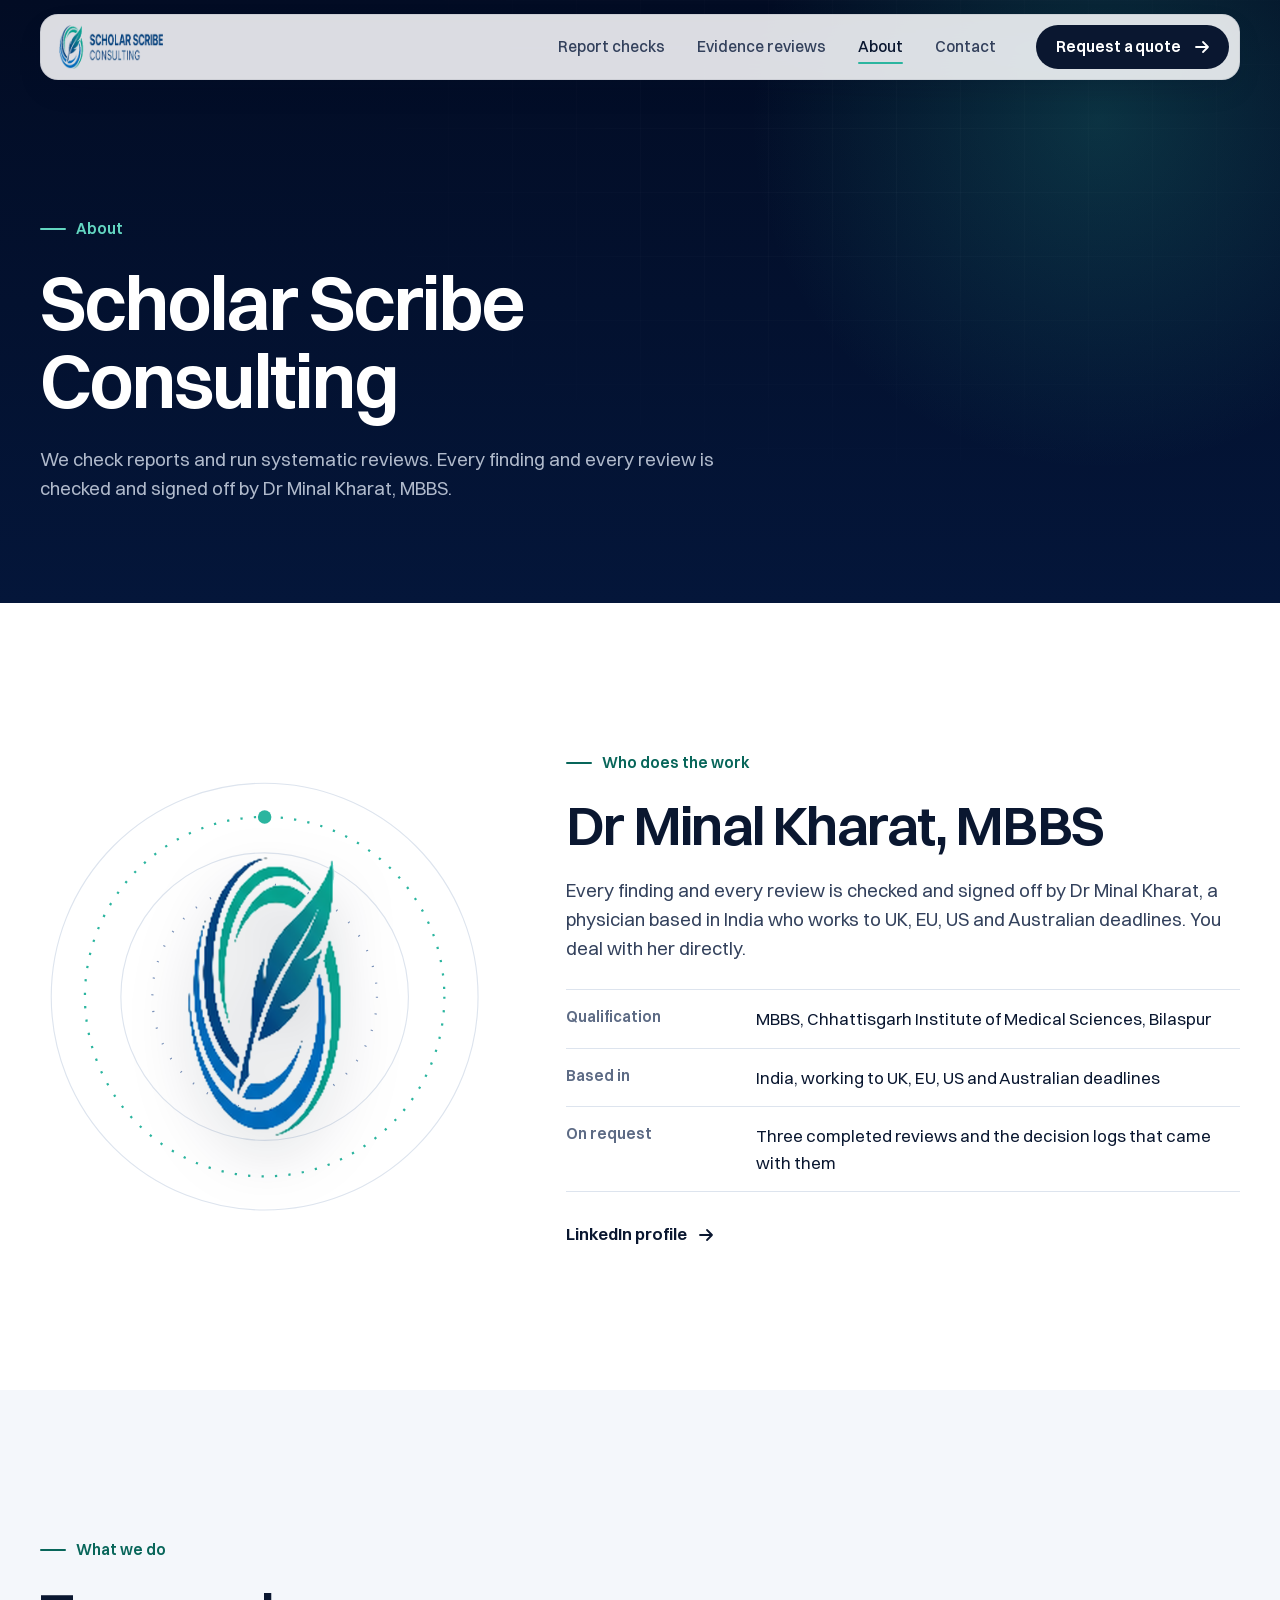
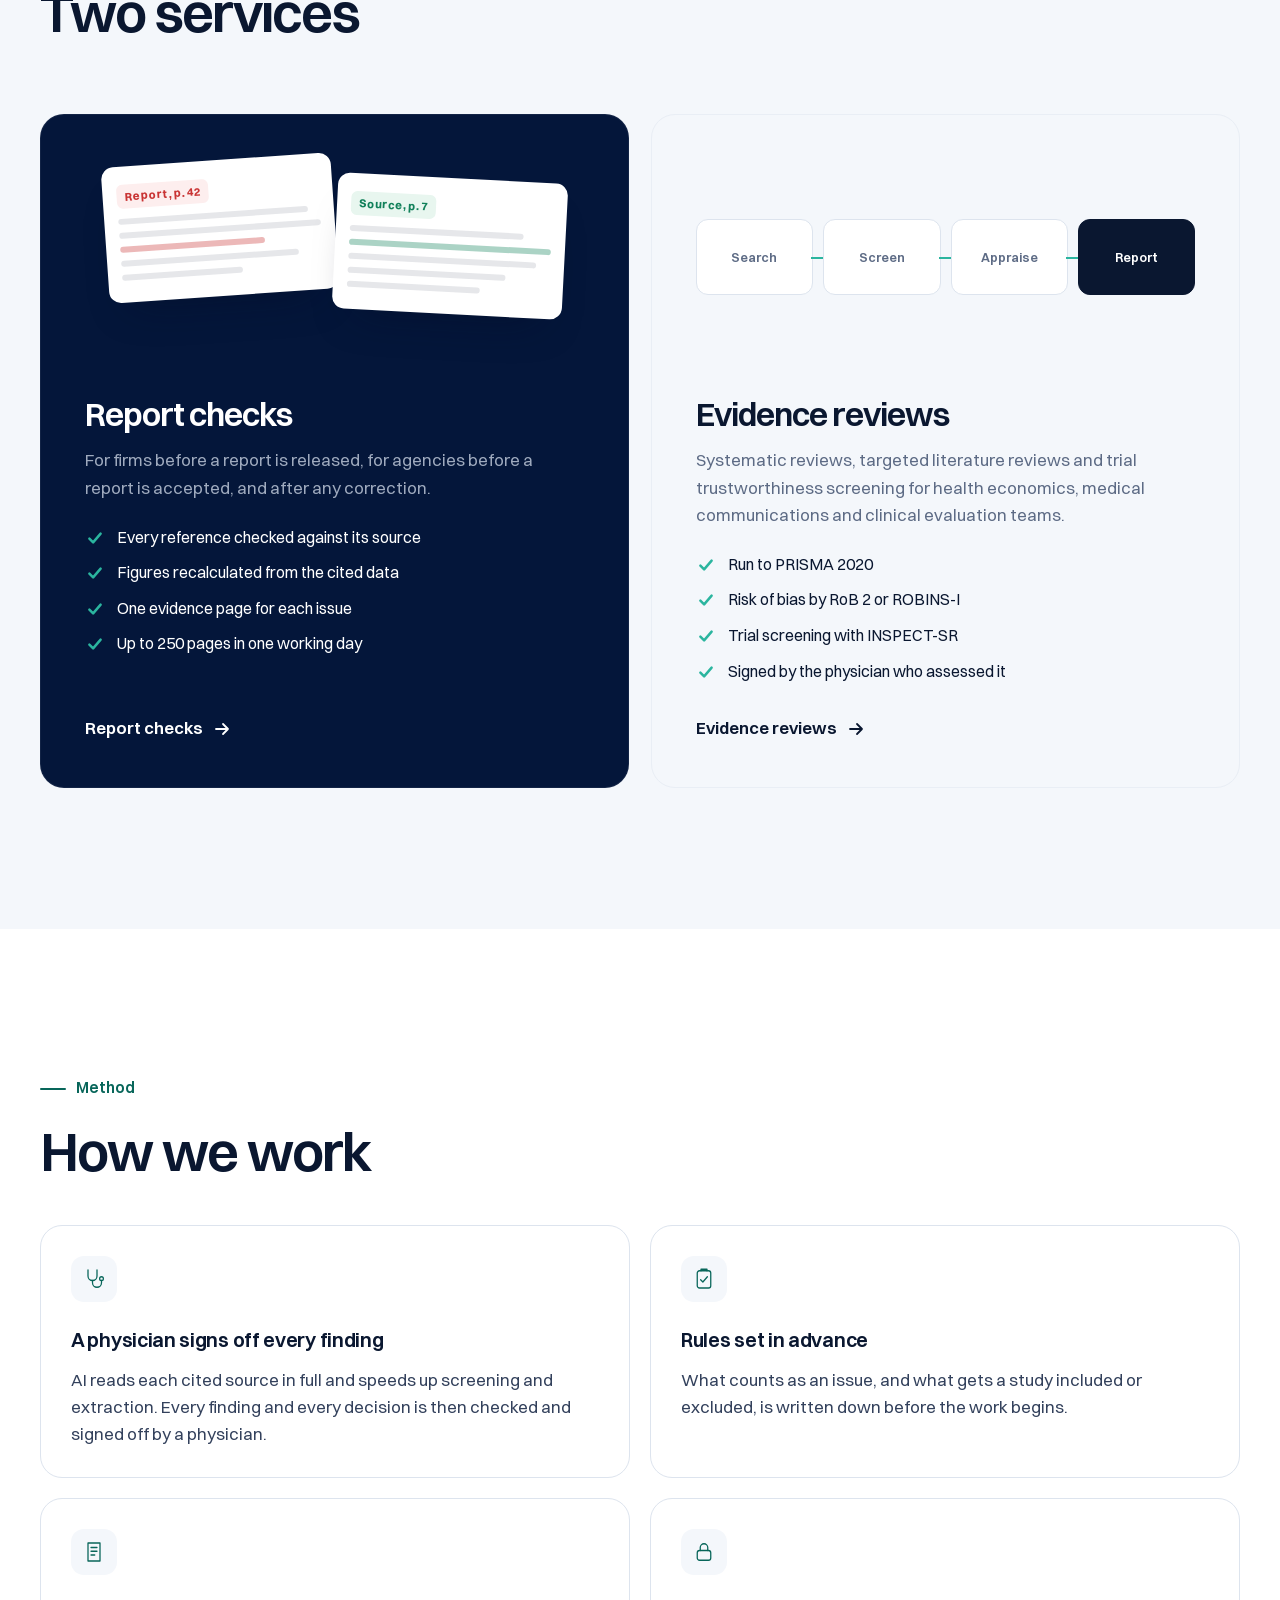
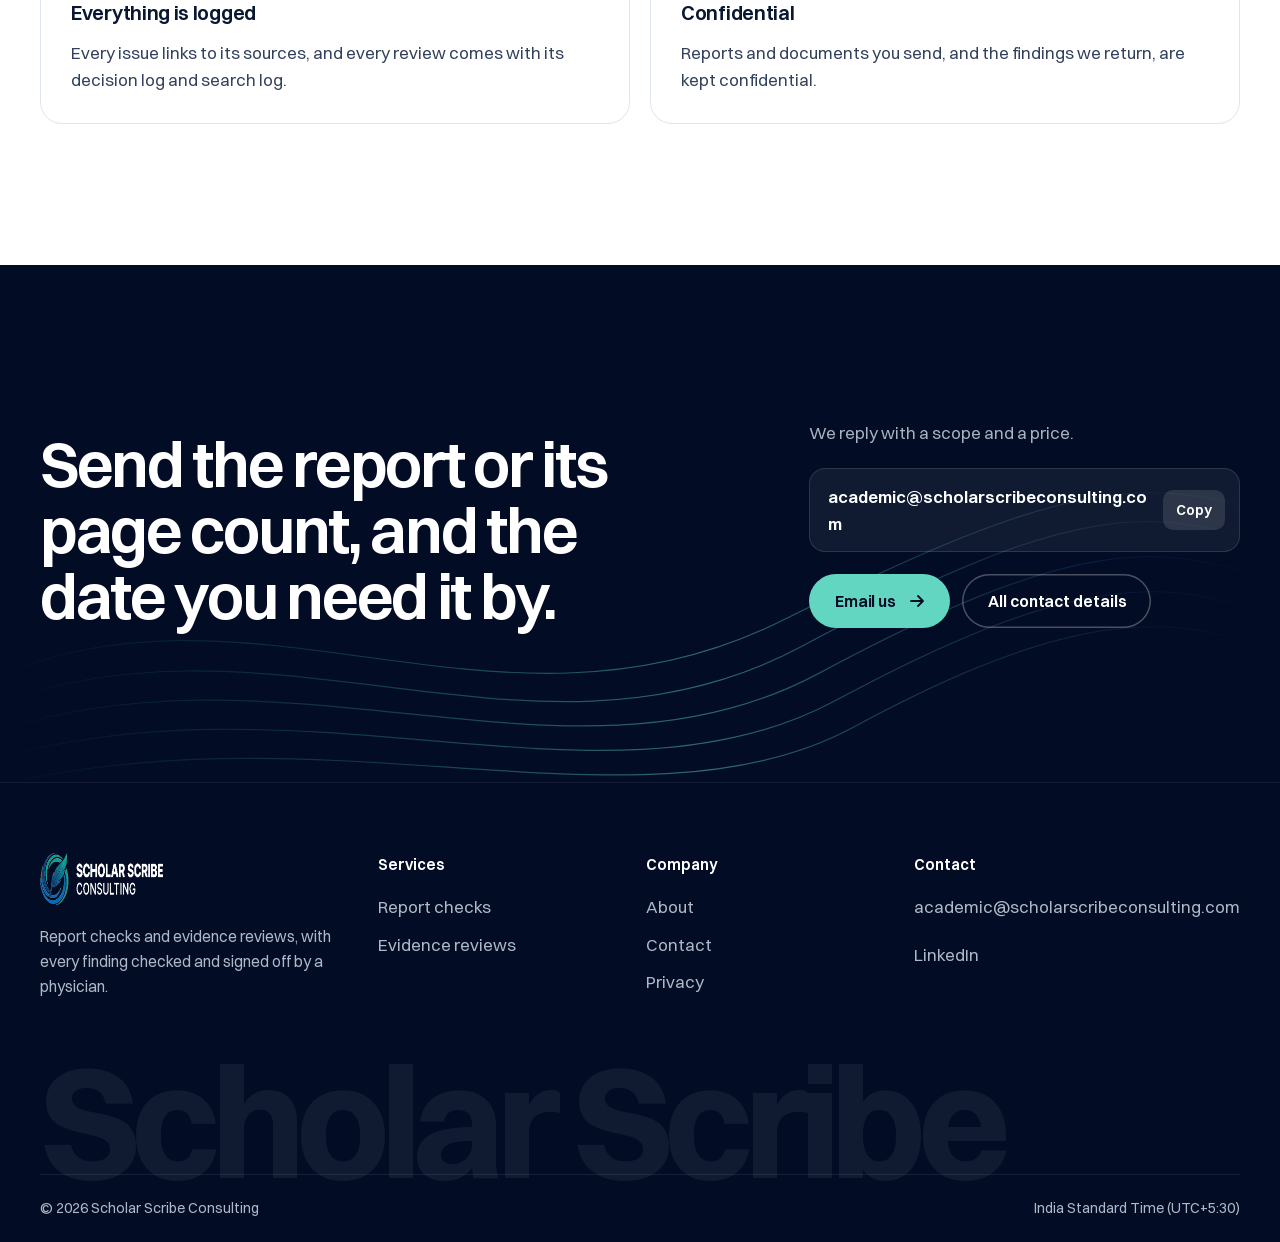
==== about/index.html @ 08ee988f "Rebuild the site: six pages, animation, plain copy Home, Report checks, Evidence reviews, About, Con" ====
<!doctype html>
<html lang="en-GB">
<head>
<meta charset="utf-8">
<meta name="viewport" content="width=device-width, initial-scale=1">
<title>About | Scholar Scribe Consulting</title>
<meta name="description" content="Scholar Scribe Consulting checks reports and runs systematic reviews. Every finding is checked and signed off by Dr Minal Kharat, MBBS.">
<link rel="canonical" href="https://scholarscribeconsulting.com/about/">
<link rel="icon" type="image/png" href="/favicon.png">
<link rel="apple-touch-icon" href="/apple-touch-icon.png">
<meta property="og:type" content="website">
<meta property="og:site_name" content="Scholar Scribe Consulting">
<meta property="og:url" content="https://scholarscribeconsulting.com/about/">
<meta property="og:title" content="About | Scholar Scribe Consulting">
<meta property="og:description" content="Scholar Scribe Consulting checks reports and runs systematic reviews. Every finding is checked and signed off by Dr Minal Kharat, MBBS.">
<meta property="og:image" content="https://scholarscribeconsulting.com/preview.jpg">
<meta name="twitter:card" content="summary_large_image">
<meta name="theme-color" content="#020c24">
<link rel="preload" href="/assets/fonts/switzer-600.woff2" as="font" type="font/woff2" crossorigin>
<link rel="preload" href="/assets/fonts/switzer-400.woff2" as="font" type="font/woff2" crossorigin>
<link rel="stylesheet" href="/assets/css/site.css">
<script>(function(){var h=document.documentElement;h.classList.add('js');try{var s=sessionStorage,r=matchMedia('(prefers-reduced-motion: reduce)').matches;if(!s.getItem('ss-seen')){s.setItem('ss-seen','1');if(!r)h.classList.add('is-intro');}else if(s.getItem('ss-enter')){s.removeItem('ss-enter');if(!r)h.classList.add('is-entering');}}catch(e){}setTimeout(function(){if(!window.__ssReady)h.classList.add('reveal-all');},3500);})();</script>
<script src="/assets/vendor/gsap.min.js" defer></script>
<script src="/assets/vendor/ScrollTrigger.min.js" defer></script>
<script src="/assets/vendor/SplitText.min.js" defer></script>
<script src="/assets/vendor/lenis.min.js" defer></script>
<script src="/assets/js/site.js" defer></script>
</head>
<body>
<a class="skip-link" href="#main">Skip to content</a>
<div class="progress" aria-hidden="true"></div>

<header class="site-header">
  <nav class="nav" aria-label="Main">
    <a class="nav__logo" href="/" aria-label="Scholar Scribe Consulting, home"><img src="/assets/img/lockup.png" alt="Scholar Scribe Consulting" width="474" height="200"></a>
    <div class="nav__links">
      <a href="/report-checks/">Report checks</a>
      <a href="/evidence-reviews/">Evidence reviews</a>
      <a href="/about/" aria-current="page">About</a>
      <a href="/contact/">Contact</a>
    </div>
    <a class="btn btn--sm nav__cta" href="/contact/" data-magnetic>Request a quote<span class="btn__arrow" aria-hidden="true"><svg viewBox="0 0 18 18" fill="none" stroke="currentColor" stroke-width="1.8" stroke-linecap="round" stroke-linejoin="round"><path d="M3 9h12M10 4l5 5-5 5"/></svg><svg viewBox="0 0 18 18" fill="none" stroke="currentColor" stroke-width="1.8" stroke-linecap="round" stroke-linejoin="round"><path d="M3 9h12M10 4l5 5-5 5"/></svg></span></a>
    <button class="nav__burger" type="button" aria-label="Open menu" aria-expanded="false" aria-controls="menu"><span></span><span></span></button>
  </nav>
</header>
<div class="menu" id="menu" aria-hidden="true">
  <nav class="menu__links" aria-label="Mobile">
    <a href="/"><span>Home</span></a>
    <a href="/report-checks/"><span>Report checks</span></a>
    <a href="/evidence-reviews/"><span>Evidence reviews</span></a>
    <a href="/about/" aria-current="page"><span>About</span></a>
    <a href="/contact/"><span>Contact</span></a>
  </nav>
  <div class="menu__meta">
    <a href="mailto:academic@scholarscribeconsulting.com">academic@scholarscribeconsulting.com</a>
    <a href="tel:"></a>
  </div>
</div>
<div class="curtain" aria-hidden="true"><img class="curtain__mark" src="/assets/img/mark.png" alt="" width="386" height="706"></div>

<main id="main">
  <section class="page-hero page-hero--short">
    <div class="page-hero__grid" aria-hidden="true"></div>
    <div class="page-hero__glow" aria-hidden="true"></div>
    <div class="container page-hero__inner">
      <div>
        <span class="kicker" data-reveal>About</span>
        <h1 class="h-display" data-split>Scholar Scribe Consulting</h1>
        <p class="lead" data-reveal data-delay=".1">We check reports and run systematic reviews. Every finding and every review is checked and signed off by Dr Minal Kharat, MBBS.</p>
      </div>
    </div>
  </section>


  <section class="section">
    <div class="container person">
      <div class="person__visual" aria-hidden="true">
        <svg viewBox="0 0 400 400"><circle class="ring" cx="200" cy="200" r="190"/><circle class="ring ring--dash" cx="200" cy="200" r="160"/><circle class="ring" cx="200" cy="200" r="128"/><circle class="ring ring--dash-2" cx="200" cy="200" r="100"/><g class="orbit"><circle cx="200" cy="40" r="6"/></g></svg>
        <img src="/assets/img/mark.png" alt="" width="386" height="706">
      </div>
      <div>
        <span class="kicker">Who does the work</span>
        <h2 class="h-section" data-split>Dr Minal Kharat, MBBS</h2>
        <p class="lead" data-reveal style="margin-top:22px">Every finding and every review is checked and signed off by Dr Minal Kharat, a physician based in India who works to UK, EU, US and Australian deadlines. You deal with her directly.</p>
        <dl class="cred" data-reveal>
          <div><dt>Qualification</dt><dd>MBBS, Chhattisgarh Institute of Medical Sciences, Bilaspur</dd></div>
          <div><dt>Based in</dt><dd>India, working to UK, EU, US and Australian deadlines</dd></div>
          <div><dt>On request</dt><dd>Three completed reviews and the decision logs that came with them</dd></div>
        </dl>
        <p style="margin-top:28px" data-reveal><a class="link-arrow" href="https://www.linkedin.com/in/minal-kharat-a1a877168" target="_blank" rel="noopener"><span>LinkedIn profile</span><svg viewBox="0 0 18 18" fill="none" stroke="currentColor" stroke-width="1.8" stroke-linecap="round" stroke-linejoin="round"><path d="M3 9h12M10 4l5 5-5 5"/></svg></a></p>
      </div>
    </div>
  </section>
  

  <section class="section section--mist">
    <div class="container">
      <span class="kicker">What we do</span>
      <h2 class="h-section" data-split>Two services</h2>

      <div class="svc-grid">
        <a class="svc svc--dark" href="/report-checks/" data-reveal>
          <div class="svc__art" aria-hidden="true">
            <div class="mini-doc mini-doc--l"><span class="tag">Report, p. 42</span><div class="ln" style="width:94%"></div><div class="ln" style="width:100%"></div><div class="ln" style="width:72%;background:rgba(201,52,52,.35)"></div><div class="ln" style="width:88%"></div><div class="ln" style="width:60%"></div></div>
            <div class="mini-doc mini-doc--r"><span class="tag">Source, p. 7</span><div class="ln" style="width:86%"></div><div class="ln" style="width:100%;background:rgba(17,128,90,.35)"></div><div class="ln" style="width:93%"></div><div class="ln" style="width:78%"></div><div class="ln" style="width:66%"></div></div>
          </div>
          <h2 class="svc__title">Report checks</h2>
          <p class="svc__text muted">For firms before a report is released, for agencies before a report is accepted, and after any correction.</p>
          <ul class="svc__list">
            <li><svg viewBox="0 0 16 16" fill="none" stroke="currentColor" stroke-width="2" stroke-linecap="round" stroke-linejoin="round"><path d="M3.5 8.5l3 3 6-7"/></svg>Every reference checked against its source</li>
            <li><svg viewBox="0 0 16 16" fill="none" stroke="currentColor" stroke-width="2" stroke-linecap="round" stroke-linejoin="round"><path d="M3.5 8.5l3 3 6-7"/></svg>Figures recalculated from the cited data</li>
            <li><svg viewBox="0 0 16 16" fill="none" stroke="currentColor" stroke-width="2" stroke-linecap="round" stroke-linejoin="round"><path d="M3.5 8.5l3 3 6-7"/></svg>One evidence page for each issue</li>
            <li><svg viewBox="0 0 16 16" fill="none" stroke="currentColor" stroke-width="2" stroke-linecap="round" stroke-linejoin="round"><path d="M3.5 8.5l3 3 6-7"/></svg>Up to 250 pages in one working day</li>
          </ul>
          <span class="link-arrow"><span>Report checks</span><svg viewBox="0 0 18 18" fill="none" stroke="currentColor" stroke-width="1.8" stroke-linecap="round" stroke-linejoin="round"><path d="M3 9h12M10 4l5 5-5 5"/></svg></span>
        </a>
        <a class="svc" href="/evidence-reviews/" data-reveal>
          <div class="svc__art" aria-hidden="true">
            <div class="mini-flow"><div>Search</div><div>Screen</div><div>Appraise</div><div>Report</div></div>
          </div>
          <h2 class="svc__title">Evidence reviews</h2>
          <p class="svc__text muted">Systematic reviews, targeted literature reviews and trial trustworthiness screening for health economics, medical communications and clinical evaluation teams.</p>
          <ul class="svc__list">
            <li><svg viewBox="0 0 16 16" fill="none" stroke="currentColor" stroke-width="2" stroke-linecap="round" stroke-linejoin="round"><path d="M3.5 8.5l3 3 6-7"/></svg>Run to PRISMA 2020</li>
            <li><svg viewBox="0 0 16 16" fill="none" stroke="currentColor" stroke-width="2" stroke-linecap="round" stroke-linejoin="round"><path d="M3.5 8.5l3 3 6-7"/></svg>Risk of bias by RoB 2 or ROBINS-I</li>
            <li><svg viewBox="0 0 16 16" fill="none" stroke="currentColor" stroke-width="2" stroke-linecap="round" stroke-linejoin="round"><path d="M3.5 8.5l3 3 6-7"/></svg>Trial screening with INSPECT-SR</li>
            <li><svg viewBox="0 0 16 16" fill="none" stroke="currentColor" stroke-width="2" stroke-linecap="round" stroke-linejoin="round"><path d="M3.5 8.5l3 3 6-7"/></svg>Signed by the physician who assessed it</li>
          </ul>
          <span class="link-arrow"><span>Evidence reviews</span><svg viewBox="0 0 18 18" fill="none" stroke="currentColor" stroke-width="1.8" stroke-linecap="round" stroke-linejoin="round"><path d="M3 9h12M10 4l5 5-5 5"/></svg></span>
        </a>
      </div>
      
    </div>
  </section>

  <section class="section">
    <div class="container">
      <span class="kicker">Method</span>
      <h2 class="h-section" data-split>How we work</h2>
      <div class="principles">
        <article class="principle" data-reveal><div class="principle__i"><svg class="draw" viewBox="0 0 32 32" aria-hidden="true"><path pathLength="1" d="M8 4v8a6 6 0 0 0 12 0V4"/><path pathLength="1" d="M14 18v3a6 6 0 0 0 12 0v-3"/><circle pathLength="1" cx="26" cy="15.5" r="2.5"/></svg></div><h3>A physician signs off every finding</h3><p>AI reads each cited source in full and speeds up screening and extraction. Every finding and every decision is then checked and signed off by a physician.</p></article>
        <article class="principle" data-reveal><div class="principle__i"><svg class="draw" viewBox="0 0 32 32" aria-hidden="true"><rect pathLength="1" x="7" y="5" width="18" height="23" rx="3"/><path pathLength="1" d="M12 5V3h8v2"/><path pathLength="1" d="M11.5 17l3 3 6-7"/></svg></div><h3>Rules set in advance</h3><p>What counts as an issue, and what gets a study included or excluded, is written down before the work begins.</p></article>
        <article class="principle" data-reveal><div class="principle__i"><svg class="draw" viewBox="0 0 32 32" aria-hidden="true"><path pathLength="1" d="M8 4h16v24H8z"/><path pathLength="1" d="M12 10h8M12 15h8M12 20h5"/></svg></div><h3>Everything is logged</h3><p>Every issue links to its sources, and every review comes with its decision log and search log.</p></article>
        <article class="principle" data-reveal><div class="principle__i"><svg class="draw" viewBox="0 0 32 32" aria-hidden="true"><rect pathLength="1" x="7" y="14" width="18" height="13" rx="3"/><path pathLength="1" d="M11 14v-4a5 5 0 0 1 10 0v4"/></svg></div><h3>Confidential</h3><p>Reports and documents you send, and the findings we return, are kept confidential.</p></article>
      </div>
    </div>
  </section>


  <section class="cta">
    <svg class="cta__lines" viewBox="0 0 1440 600" preserveAspectRatio="none" aria-hidden="true">
      <defs><linearGradient id="ctaGrad" x1="0" y1="0" x2="1" y2="0"><stop offset="0" stop-color="#2bb59f" stop-opacity="0"/><stop offset=".55" stop-color="#63d6c1" stop-opacity=".85"/><stop offset="1" stop-color="#254e8e" stop-opacity="0"/></linearGradient></defs>
      <path pathLength="1" vector-effect="non-scaling-stroke" d="M-20 470 C 280 330, 560 560, 880 400 S 1290 230, 1460 290"/>
      <path pathLength="1" vector-effect="non-scaling-stroke" d="M-20 500 C 300 370, 600 590, 900 430 S 1300 260, 1460 330"/>
      <path pathLength="1" vector-effect="non-scaling-stroke" d="M-20 530 C 320 410, 640 610, 920 460 S 1310 300, 1460 370"/>
      <path pathLength="1" vector-effect="non-scaling-stroke" d="M-20 560 C 340 450, 680 630, 940 490 S 1320 340, 1460 410"/>
      <path pathLength="1" vector-effect="non-scaling-stroke" d="M-20 590 C 360 490, 720 650, 960 520 S 1330 380, 1460 450"/>
    </svg>
    <div class="container cta__inner">
      <h2 class="cta__title" data-split>Send the report or its page count, and the date you need it by.</h2>
      <div class="cta__side" data-reveal>
        <p>We reply with a scope and a price.</p>
        <div class="mailcard"><a href="mailto:academic@scholarscribeconsulting.com">academic@scholarscribeconsulting.com</a><button class="copy-btn" type="button" data-copy="academic@scholarscribeconsulting.com">Copy</button></div>
        <div class="cta__actions">
          <a class="btn btn--accent" href="mailto:academic@scholarscribeconsulting.com" data-magnetic>Email us<span class="btn__arrow" aria-hidden="true"><svg viewBox="0 0 18 18" fill="none" stroke="currentColor" stroke-width="1.8" stroke-linecap="round" stroke-linejoin="round"><path d="M3 9h12M10 4l5 5-5 5"/></svg><svg viewBox="0 0 18 18" fill="none" stroke="currentColor" stroke-width="1.8" stroke-linecap="round" stroke-linejoin="round"><path d="M3 9h12M10 4l5 5-5 5"/></svg></span></a>
          <a class="btn btn--ghost" href="/contact/">All contact details</a>
        </div>
      </div>
    </div>
  </section>
  
</main>

<footer class="footer">
  <div class="container footer__top">
    <div>
      <a href="/" aria-label="Scholar Scribe Consulting, home"><img src="/assets/img/lockup-white.png" alt="Scholar Scribe Consulting" width="474" height="200" style="height:52px;width:auto"></a>
      <p class="footer__blurb">Report checks and evidence reviews, with every finding checked and signed off by a physician.</p>
    </div>
    <div><h4>Services</h4><ul><li><a href="/report-checks/">Report checks</a></li><li><a href="/evidence-reviews/">Evidence reviews</a></li></ul></div>
    <div><h4>Company</h4><ul><li><a href="/about/">About</a></li><li><a href="/contact/">Contact</a></li><li><a href="/privacy/">Privacy</a></li></ul></div>
    <div><h4>Contact</h4><ul><li><a href="mailto:academic@scholarscribeconsulting.com">academic@scholarscribeconsulting.com</a></li><li><a href="tel:"></a></li><li><a href="https://www.linkedin.com/in/minal-kharat-a1a877168" target="_blank" rel="noopener">LinkedIn</a></li></ul></div>
  </div>
  <div class="container"><div class="footer__word" aria-hidden="true">Scholar Scribe</div></div>
  <div class="container footer__bottom"><span>&copy; 2026 Scholar Scribe Consulting</span><span>India Standard Time (UTC+5:30)</span></div>
</footer>

</body>
</html>
---- assets/css/site.css ----
/* Scholar Scribe Consulting: site styles */
@font-face { font-family: "Switzer"; src: url("/assets/fonts/switzer-400.woff2") format("woff2"); font-weight: 400; font-style: normal; font-display: swap; }
@font-face { font-family: "Switzer"; src: url("/assets/fonts/switzer-500.woff2") format("woff2"); font-weight: 500; font-style: normal; font-display: swap; }
@font-face { font-family: "Switzer"; src: url("/assets/fonts/switzer-600.woff2") format("woff2"); font-weight: 600; font-style: normal; font-display: swap; }
@font-face { font-family: "Switzer"; src: url("/assets/fonts/switzer-700.woff2") format("woff2"); font-weight: 700; font-style: normal; font-display: swap; }

:root {
  --navy-950: #020c24;
  --navy-900: #04163a;
  --navy-800: #06285d;
  --blue-600: #254e8e;
  --blue-400: #6f9be0;
  --teal-700: #075140;
  --teal-600: #08665a;
  --teal-400: #2bb59f;
  --teal-300: #63d6c1;
  --sky-300: #90b2c1;
  --ink: #0a1730;
  --ink-2: #33415c;
  --ink-3: #5d6b85;
  --line: #dde4ee;
  --line-2: #e9eef5;
  --paper: #ffffff;
  --mist: #f4f7fb;
  --red: #c93434;
  --red-bg: #fdeeee;
  --red-line: #f3cccc;
  --green: #11805a;
  --green-bg: #e8f6ef;
  --green-line: #c6e9d7;
  --amber: #b86e0e;
  --amber-bg: #fdf2e1;
  --gutter: clamp(16px, 4vw, 40px);
  --maxw: 1240px;
  --radius: 16px;
  --font: "Switzer", "Segoe UI", system-ui, -apple-system, "Helvetica Neue", Arial, sans-serif;
  --ease-out: cubic-bezier(.16, 1, .3, 1);
  --ease-io: cubic-bezier(.76, 0, .24, 1);
  color-scheme: light;
}

*, *::before, *::after { box-sizing: border-box; }
html { -webkit-text-size-adjust: 100%; }
html.lenis, html.lenis body { height: auto; }
.lenis.lenis-smooth { scroll-behavior: auto !important; }
.lenis.lenis-smooth [data-lenis-prevent] { overscroll-behavior: contain; }
.lenis.lenis-stopped { overflow: clip; }
body {
  margin: 0;
  background: var(--paper);
  color: var(--ink);
  font-family: var(--font);
  font-size: 17px;
  line-height: 1.6;
  -webkit-font-smoothing: antialiased;
  -moz-osx-font-smoothing: grayscale;
  text-rendering: optimizeLegibility;
  overflow-x: clip;
}
img, svg { display: block; max-width: 100%; }
img { height: auto; }
a { color: inherit; }
p { margin: 0; }
h1, h2, h3, h4 { margin: 0; font-weight: 600; text-wrap: balance; }
ul, ol { margin: 0; padding: 0; list-style: none; }
button { font: inherit; color: inherit; }
::selection { background: var(--teal-300); color: var(--navy-950); }
:focus-visible { outline: 2px solid var(--teal-400); outline-offset: 3px; border-radius: 6px; }

.skip-link { position: absolute; left: 16px; top: -60px; z-index: 200; background: var(--ink); color: #fff; padding: 10px 16px; border-radius: 10px; text-decoration: none; font-weight: 600; }
.skip-link:focus { top: 16px; }

.container { width: min(var(--maxw), 100% - 2 * var(--gutter)); margin-inline: auto; }
.section { padding-block: clamp(84px, 11vw, 150px); position: relative; }
.section--tight { padding-block: clamp(64px, 8vw, 110px); }
.section--mist { background: var(--mist); }
.section--dark { background: var(--navy-950); color: #fff; }
.section--dark .lead, .section--dark .muted { color: rgba(225, 233, 246, .72); }

.kicker { display: inline-flex; align-items: center; gap: 10px; font-size: .95rem; font-weight: 600; color: var(--teal-600); margin-bottom: 22px; }
.kicker::before { content: ""; width: 26px; height: 2px; background: currentColor; border-radius: 2px; }
.section--dark .kicker, .hero .kicker, .page-hero .kicker { color: var(--teal-300); }

.h-display { font-size: clamp(2.55rem, 6vw, 5.1rem); line-height: 1.02; letter-spacing: -.038em; font-weight: 600; }
.h-section { font-size: clamp(2rem, 4.3vw, 3.55rem); line-height: 1.05; letter-spacing: -.032em; font-weight: 600; }
.h-sub { font-size: clamp(1.45rem, 2.4vw, 2rem); line-height: 1.15; letter-spacing: -.022em; font-weight: 600; }
.lead { font-size: clamp(1.08rem, 1.45vw, 1.3rem); line-height: 1.55; color: var(--ink-2); max-width: 62ch; }
.muted { color: var(--ink-3); }
.small { font-size: .92rem; }
.split-mask { overflow: clip; padding-bottom: .06em; margin-bottom: -.06em; }

/* ---------- buttons ---------- */
.btn {
  --bg: var(--ink); --fg: #fff; --bg-h: var(--navy-800);
  position: relative; display: inline-flex; align-items: center; gap: 12px;
  height: 54px; padding: 0 24px 0 26px; border-radius: 999px; border: 0;
  background: var(--bg); color: var(--fg); font-weight: 600; font-size: 1rem; letter-spacing: -.005em;
  text-decoration: none; cursor: pointer; overflow: hidden; isolation: isolate; white-space: nowrap;
  transition: color .35s var(--ease-out);
}
.btn::before {
  content: ""; position: absolute; inset: 0; z-index: -1; background: var(--bg-h);
  border-radius: inherit; transform: translateY(101%); transition: transform .5s var(--ease-out);
}
.btn:hover::before, .btn:focus-visible::before { transform: translateY(0); }
.btn__arrow { position: relative; width: 18px; height: 18px; overflow: hidden; flex: none; }
.btn__arrow svg { position: absolute; inset: 0; transition: transform .45s var(--ease-out); }
.btn__arrow svg + svg { transform: translateX(-130%); }
.btn:hover .btn__arrow svg:first-child { transform: translateX(130%); }
.btn:hover .btn__arrow svg + svg { transform: translateX(0); }
.btn--accent { --bg: var(--teal-300); --fg: var(--navy-950); --bg-h: #ffffff; }
.btn--light { --bg: #ffffff; --fg: var(--navy-950); --bg-h: var(--teal-300); }
.btn--ghost { --bg: transparent; --fg: currentColor; --bg-h: rgba(255, 255, 255, .1); box-shadow: inset 0 0 0 1.5px rgba(255, 255, 255, .28); }
.btn--ghost-dark { --bg: transparent; --fg: var(--ink); --bg-h: var(--mist); box-shadow: inset 0 0 0 1.5px var(--line); }
.btn--sm { height: 44px; padding: 0 18px 0 20px; font-size: .95rem; }

.link-arrow { display: inline-flex; align-items: center; gap: 10px; font-weight: 600; text-decoration: none; color: inherit; }
.link-arrow span { background: linear-gradient(currentColor, currentColor) 0 100% / 0 1.5px no-repeat; transition: background-size .45s var(--ease-out); padding-bottom: 2px; }
.link-arrow:hover span { background-size: 100% 1.5px; }
.link-arrow svg { width: 18px; height: 18px; transition: transform .45s var(--ease-out); }
.link-arrow:hover svg { transform: translateX(5px); }

/* ---------- header ---------- */
.site-header { position: fixed; z-index: 60; top: 14px; left: 0; right: 0; padding-inline: var(--gutter); transition: transform .6s var(--ease-out); pointer-events: none; }
.site-header.is-hidden { transform: translateY(-140%); }
.nav {
  pointer-events: auto; max-width: var(--maxw); margin: 0 auto; height: 66px;
  display: flex; align-items: center; gap: 18px; padding: 0 10px 0 18px;
  background: rgba(255, 255, 255, .86); backdrop-filter: saturate(1.7) blur(16px); -webkit-backdrop-filter: saturate(1.7) blur(16px);
  border: 1px solid rgba(10, 23, 48, .07); border-radius: 18px;
  box-shadow: 0 12px 34px -16px rgba(2, 12, 36, .35);
  transition: box-shadow .4s ease, background .4s ease;
}
.site-header.is-scrolled .nav { background: rgba(255, 255, 255, .94); box-shadow: 0 16px 40px -18px rgba(2, 12, 36, .45); }
.nav__logo { display: block; flex: none; }
.nav__logo img { height: 44px; width: auto; }
.nav__links { display: flex; align-items: center; gap: 4px; margin-left: auto; }
.nav__links a {
  position: relative; padding: 10px 14px; border-radius: 10px; text-decoration: none;
  font-size: .97rem; font-weight: 500; color: var(--ink-2); transition: color .3s ease, background .3s ease;
}
.nav__links a:hover { color: var(--ink); background: var(--mist); }
.nav__links a[aria-current="page"] { color: var(--ink); }
.nav__links a[aria-current="page"]::after { content: ""; position: absolute; left: 14px; right: 14px; bottom: 5px; height: 2px; border-radius: 2px; background: var(--teal-400); }
.nav__cta { margin-left: 8px; }
.nav__burger { display: none; margin-left: auto; width: 46px; height: 46px; border-radius: 12px; border: 0; background: var(--ink); cursor: pointer; position: relative; }
.nav__burger span { position: absolute; left: 13px; right: 13px; height: 2px; background: #fff; border-radius: 2px; transition: transform .5s var(--ease-out), top .5s var(--ease-out); }
.nav__burger span:nth-child(1) { top: 18px; }
.nav__burger span:nth-child(2) { top: 26px; }
html.menu-open .nav__burger span:nth-child(1) { top: 22px; transform: rotate(45deg); }
html.menu-open .nav__burger span:nth-child(2) { top: 22px; transform: rotate(-45deg); }

.menu {
  position: fixed; inset: 0; z-index: 55; background: var(--navy-950); color: #fff;
  padding: 120px var(--gutter) 40px; display: flex; flex-direction: column; justify-content: space-between;
  clip-path: circle(0% at calc(100% - 52px) 46px); visibility: hidden;
}
.menu__links a { display: block; overflow: hidden; text-decoration: none; font-size: clamp(2.2rem, 9vw, 3.4rem); font-weight: 600; letter-spacing: -.03em; line-height: 1.15; padding: 4px 0; }
.menu__links a span { display: inline-block; }
.menu__meta { display: grid; gap: 6px; color: rgba(225, 233, 246, .7); font-size: 1rem; }
.menu__meta a { text-decoration: none; }

.progress { position: fixed; z-index: 70; left: 0; top: 0; height: 3px; width: 100%; background: var(--teal-400); transform-origin: 0 50%; transform: scaleX(0); }

/* ---------- page curtain ---------- */
.curtain { position: fixed; inset: 0; z-index: 100; background: var(--navy-950); transform: translateY(100%); display: grid; place-items: center; pointer-events: none; }
.curtain__mark { width: 56px; opacity: 0; }
html.is-intro .curtain { transform: translateY(0); animation: curtain-out .9s var(--ease-io) .75s forwards; }
html.is-intro .curtain__mark { animation: mark-in .8s var(--ease-out) .05s forwards; }
html.is-entering .curtain { transform: translateY(0); animation: curtain-out .85s var(--ease-io) .1s forwards; }
@keyframes curtain-out { to { transform: translateY(-100%); } }
@keyframes mark-in { 0% { opacity: 0; transform: translateY(14px) scale(.9); } 60% { opacity: 1; transform: none; } 100% { opacity: 0; transform: translateY(-10px); } }

/* ---------- hero (home) ---------- */
.hero {
  position: relative; overflow: hidden; color: #fff; isolation: isolate;
  background:
    radial-gradient(1100px 620px at 82% 8%, rgba(43, 181, 159, .16), transparent 62%),
    radial-gradient(900px 700px at 0% 100%, rgba(37, 78, 142, .38), transparent 62%),
    linear-gradient(180deg, #020c24 0%, #03112f 100%);
  padding: clamp(132px, 15vw, 176px) 0 clamp(70px, 8vw, 110px);
  min-height: min(100svh, 980px);
}
.hero__plane { position: absolute; z-index: -1; left: -25%; right: -25%; bottom: -12%; height: 118%; transform-origin: 50% 100%; transform: perspective(950px) rotateX(54deg); pointer-events: none;
  -webkit-mask-image: linear-gradient(to top, #000 0%, #000 38%, transparent 90%); mask-image: linear-gradient(to top, #000 0%, #000 38%, transparent 90%); }
.hero__plane canvas { width: 100%; height: 100%; display: block; }
.hero__inner { display: grid; grid-template-columns: minmax(0, 1.04fr) minmax(0, .96fr); gap: clamp(36px, 5vw, 80px); align-items: center; }
.hero h1 { color: #fff; }
.hero__lead { margin-top: 28px; color: rgba(225, 233, 246, .78); }
.hero__actions { margin-top: 38px; display: flex; flex-wrap: wrap; gap: 14px; }
.hero__note { margin-top: 30px; display: flex; align-items: center; gap: 12px; color: rgba(225, 233, 246, .7); font-size: .97rem; }
.hero__note i { width: 9px; height: 9px; border-radius: 50%; background: var(--teal-300); box-shadow: 0 0 0 0 rgba(99, 214, 193, .6); animation: ping 2.4s infinite; flex: none; }
@keyframes ping { 0% { box-shadow: 0 0 0 0 rgba(99, 214, 193, .55); } 70% { box-shadow: 0 0 0 12px rgba(99, 214, 193, 0); } 100% { box-shadow: 0 0 0 0 rgba(99, 214, 193, 0); } }

/* evidence stack */
.stack { position: relative; perspective: 1400px; padding: 34px 0 10px; }
.stack__inner { position: relative; transform-style: preserve-3d; aspect-ratio: 1 / .84; }
.stack .ln { height: 8px; margin-bottom: 13px; }
.ecard {
  position: absolute; inset: 0; background: #fff; color: var(--ink); border-radius: 20px; padding: 20px 20px 18px;
  box-shadow: 0 50px 90px -40px rgba(0, 0, 0, .75), 0 0 0 1px rgba(255, 255, 255, .08);
  display: flex; flex-direction: column; gap: 14px; transform-origin: 50% 0; will-change: transform;
}
.ecard__head { display: flex; align-items: center; gap: 12px; }
.ecard__num { font-weight: 700; font-size: 1.05rem; letter-spacing: -.01em; }
.ecard__type { font-size: .82rem; font-weight: 600; color: var(--ink-3); background: var(--mist); border: 1px solid var(--line); padding: 4px 10px; border-radius: 999px; }
.ecard__brand { margin-left: auto; display: flex; align-items: center; gap: 8px; font-size: .8rem; color: var(--ink-3); font-weight: 500; }
.ecard__brand img { height: 20px; width: auto; }
.ecard__panes { position: relative; display: grid; grid-template-columns: 1fr 1fr; gap: 14px; flex: 1; min-height: 0; }
.pane { position: relative; border-radius: 13px; padding: 13px 14px; border: 1px solid; overflow: hidden; }
.pane--report { background: var(--red-bg); border-color: var(--red-line); }
.pane--source { background: var(--green-bg); border-color: var(--green-line); }
.pane__head { display: flex; justify-content: space-between; align-items: center; font-size: .78rem; font-weight: 700; margin-bottom: 10px; }
.pane--report .pane__head { color: var(--red); }
.pane--source .pane__head { color: var(--green); }
.pane__page { font-weight: 600; color: var(--ink-3); background: #fff; border-radius: 999px; padding: 2px 8px; border: 1px solid var(--line-2); }
.ln { position: relative; height: 7px; border-radius: 4px; background: rgba(10, 23, 48, .1); margin: 0 0 9px; }
.ln i { position: absolute; inset: -4px -3px; border-radius: 5px; transform-origin: 0 50%; }
.pane--report .ln i { background: rgba(201, 52, 52, .26); box-shadow: inset 0 -2px 0 rgba(201, 52, 52, .55); }
.pane--source .ln i { background: rgba(17, 128, 90, .22); box-shadow: inset 0 -2px 0 rgba(17, 128, 90, .55); }
.ecard__wire { position: absolute; inset: 0; width: 100%; height: 100%; overflow: visible; pointer-events: none; }
.ecard__wire path { fill: none; stroke: var(--ink); stroke-width: 1.6; }
.ecard__wire circle { fill: var(--ink); }
.ecard__foot { display: grid; gap: 10px; }
.verdict { display: inline-flex; align-items: center; gap: 9px; justify-self: start; background: var(--amber-bg); color: var(--amber); border: 1px solid #f3dcb5; font-weight: 600; font-size: .86rem; padding: 7px 12px 7px 9px; border-radius: 10px; }
.verdict svg { width: 18px; height: 18px; flex: none; }
.ecard__cite { display: grid; grid-template-columns: auto 1fr; align-items: center; gap: 12px; font-size: .8rem; font-weight: 600; color: var(--ink-3); }
.ecard__cite .ln { margin: 0; background: rgba(10, 23, 48, .12); }
.ecard__links { display: flex; gap: 8px; }
.ecard__links span { font-size: .78rem; font-weight: 600; color: var(--blue-600); background: #eef3fb; border-radius: 8px; padding: 4px 9px; display: inline-flex; gap: 6px; align-items: center; }
.ecard__links svg { width: 12px; height: 12px; }

.fchip {
  position: absolute; z-index: 5; display: inline-flex; align-items: center; gap: 9px; white-space: nowrap;
  background: rgba(8, 24, 56, .78); color: #fff; border: 1px solid rgba(255, 255, 255, .14);
  backdrop-filter: blur(10px); -webkit-backdrop-filter: blur(10px);
  font-size: .86rem; font-weight: 600; padding: 9px 14px 9px 10px; border-radius: 12px; box-shadow: 0 18px 40px -18px rgba(0, 0, 0, .7);
}
.fchip b { width: 22px; height: 22px; border-radius: 7px; display: grid; place-items: center; background: rgba(99, 214, 193, .18); color: var(--teal-300); }
.fchip b svg { width: 14px; height: 14px; }
.fchip--issue b { background: rgba(245, 166, 35, .18); color: #f5b443; }
.fchip--a { top: 0; left: -26px; }
.fchip--b { top: 34%; right: -30px; }
.fchip--c { bottom: 12%; left: -40px; }
.fchip--d { bottom: -14px; right: 8%; }

/* ---------- ticker ---------- */
.ticker { background: var(--paper); border-bottom: 1px solid var(--line-2); overflow: hidden; padding: 30px 0; }
.ticker__track { display: flex; width: max-content; will-change: transform; }
.ticker__item { display: inline-flex; align-items: center; gap: clamp(22px, 3vw, 44px); padding-right: clamp(22px, 3vw, 44px); font-size: clamp(1.7rem, 3.6vw, 3.1rem); font-weight: 600; letter-spacing: -.03em; white-space: nowrap; color: var(--ink); }
.ticker__item svg { width: clamp(22px, 2.6vw, 34px); height: auto; color: var(--teal-400); flex: none; }
.ticker__item:nth-child(even) { color: var(--ink-3); }

/* ---------- statement ---------- */
.statement { font-size: clamp(1.75rem, 3.7vw, 3.15rem); line-height: 1.17; letter-spacing: -.028em; font-weight: 600; color: #c3ccd8; max-width: 22ch; }
.statement--wide { max-width: 30ch; }
.section--dark .statement { color: rgba(255, 255, 255, .22); }

/* ---------- service cards ---------- */
.svc-grid { margin-top: clamp(44px, 6vw, 72px); display: grid; grid-template-columns: 1fr 1fr; gap: 22px; }
.svc {
  --mx: 50%; --my: 0%;
  position: relative; display: flex; flex-direction: column; border-radius: 24px; padding: clamp(28px, 3.4vw, 44px);
  text-decoration: none; overflow: hidden; isolation: isolate; min-height: 520px;
  background: var(--mist); border: 1px solid var(--line-2); color: var(--ink);
  transition: transform .6s var(--ease-out), box-shadow .6s var(--ease-out);
}
.svc::after { content: ""; position: absolute; inset: 0; z-index: -1; opacity: 0; transition: opacity .5s ease; background: radial-gradient(520px circle at var(--mx) var(--my), rgba(43, 181, 159, .16), transparent 60%); }
.svc:hover { transform: translateY(-6px); box-shadow: 0 40px 70px -40px rgba(2, 12, 36, .45); }
.svc:hover::after { opacity: 1; }
.svc--dark { background: var(--navy-900); border-color: rgba(255, 255, 255, .06); color: #fff; }
.svc--dark .muted { color: rgba(225, 233, 246, .7); }
.svc__art { height: 210px; margin: -6px 0 34px; position: relative; }
.svc__title { font-size: clamp(1.7rem, 2.6vw, 2.25rem); letter-spacing: -.028em; line-height: 1.08; }
.svc__text { margin-top: 14px; max-width: 46ch; }
.svc__list { margin-top: 24px; display: grid; gap: 10px; }
.svc__list li { display: flex; gap: 12px; align-items: flex-start; font-size: 1rem; }
.svc__list svg { width: 20px; height: 20px; flex: none; margin-top: 3px; color: var(--teal-400); }
.svc .link-arrow { margin-top: auto; padding-top: 30px; }

/* small illustrations inside service cards */
.mini-doc { position: absolute; width: 46%; top: 8px; border-radius: 12px; padding: 14px; background: #fff; box-shadow: 0 24px 40px -26px rgba(2, 12, 36, .5); }
.mini-doc .ln { height: 6px; margin-bottom: 8px; }
.mini-doc--l { left: 4%; transform: rotate(-4deg); }
.mini-doc--r { right: 4%; top: 26px; transform: rotate(3deg); }
.mini-doc .tag { display: inline-block; font-size: .72rem; font-weight: 700; padding: 3px 8px; border-radius: 6px; margin-bottom: 10px; }
.mini-doc--l .tag { background: var(--red-bg); color: var(--red); }
.mini-doc--r .tag { background: var(--green-bg); color: var(--green); }
.mini-flow { position: absolute; inset: 0; display: grid; grid-template-columns: repeat(4, 1fr); align-items: center; gap: 10px; }
.mini-flow div { height: 76px; border-radius: 12px; background: var(--paper); border: 1px solid var(--line); display: grid; place-items: center; font-size: .8rem; font-weight: 600; color: var(--ink-3); text-align: center; padding: 6px; line-height: 1.25; position: relative; }
.mini-flow div:not(:last-child)::after { content: ""; position: absolute; right: -11px; top: 50%; width: 12px; height: 2px; background: var(--teal-400); }
.mini-flow div:last-child { background: var(--ink); color: #fff; border-color: var(--ink); }

/* ---------- five checks (pinned) ---------- */
.checks { background: var(--navy-950); color: #fff; overflow: clip; }
.checks__pin { min-height: 100svh; display: flex; align-items: center; padding-block: clamp(90px, 10vw, 120px); }
.checks__grid { display: grid; grid-template-columns: minmax(0, .92fr) minmax(0, 1.08fr); gap: clamp(36px, 6vw, 96px); align-items: center; }
.checks__intro .lead { color: rgba(225, 233, 246, .72); margin-top: 20px; }
.steps { margin-top: 40px; position: relative; padding-left: 28px; }
.steps__rail { position: absolute; left: 0; top: 6px; bottom: 6px; width: 2px; background: rgba(255, 255, 255, .12); border-radius: 2px; }
.steps__rail i { position: absolute; inset: 0; background: var(--teal-300); transform-origin: 50% 0; transform: scaleY(0); border-radius: 2px; }
.step { padding: 12px 0; }
.step + .step { border-top: 1px solid rgba(255, 255, 255, .08); }
.step__row { display: flex; gap: 16px; align-items: baseline; }
.step__num { font-size: .9rem; font-weight: 600; color: var(--teal-300); min-width: 22px; font-variant-numeric: tabular-nums; }
.step__title { font-size: clamp(1.1rem, 1.6vw, 1.32rem); font-weight: 600; letter-spacing: -.015em; }
.step__text { margin: 6px 0 0 38px; color: rgba(225, 233, 246, .68); font-size: 1rem; max-width: 46ch; }
.step .scene { margin: 22px 0 8px; }
.checks__stage { position: relative; aspect-ratio: 1 / .9; }
.checks__stage .scene { position: absolute; inset: 0; margin: 0; }

.scene { background: #fff; color: var(--ink); border-radius: 22px; padding: clamp(18px, 2.4vw, 30px); box-shadow: 0 50px 100px -50px rgba(0, 0, 0, .8); overflow: hidden; display: flex; flex-direction: column; }
.scene__top { display: flex; justify-content: space-between; align-items: center; gap: 12px; margin-bottom: 18px; }
.scene__title { font-weight: 700; font-size: 1.02rem; letter-spacing: -.01em; }
.scene__badge { font-size: .78rem; font-weight: 700; padding: 5px 10px; border-radius: 999px; background: var(--green-bg); color: var(--green); display: inline-flex; gap: 6px; align-items: center; }
.scene__badge--issue { background: var(--amber-bg); color: var(--amber); }
.scene__body { flex: 1; min-height: 0; position: relative; }

.rec { display: grid; gap: 8px; }
.rec__row { display: grid; grid-template-columns: 116px 1fr 28px; align-items: center; gap: 12px; padding: 10px 12px; border-radius: 11px; background: var(--mist); }
.rec__key { font-size: .84rem; font-weight: 600; color: var(--ink-3); }
.rec__val { position: relative; height: 8px; }
.rec__val .ln { margin: 0; position: absolute; left: 0; top: 0; }
.rec__val .ln--new { background: rgba(17, 128, 90, .35); }
.rec__val .strike { position: absolute; left: -2px; top: 3px; height: 2px; background: var(--red); transform-origin: 0 50%; }
.tick { width: 26px; height: 26px; border-radius: 8px; display: grid; place-items: center; background: var(--green-bg); color: var(--green); }
.tick svg { width: 15px; height: 15px; }
.tick--fix { background: var(--amber-bg); color: var(--amber); }

.docs { display: grid; grid-template-columns: .9fr 1.1fr; gap: 16px; height: 100%; position: relative; }
.doc { border-radius: 14px; border: 1px solid var(--line); padding: 14px; position: relative; overflow: hidden; background: #fff; }
.doc__head { display: flex; justify-content: space-between; font-size: .76rem; font-weight: 700; color: var(--ink-3); margin-bottom: 12px; }
.doc .ln { height: 6px; margin-bottom: 9px; }
.doc__pages { position: relative; height: calc(100% - 26px); overflow: hidden; }
.doc__pages-track { position: absolute; left: 0; right: 0; top: 0; }
.doc__page { height: 210px; padding-bottom: 14px; border-bottom: 1px dashed var(--line); margin-bottom: 14px; }
.lens { position: absolute; width: 74px; height: 74px; border-radius: 50%; border: 3px solid var(--ink); background: rgba(255, 255, 255, .25); box-shadow: 0 10px 24px -10px rgba(2, 12, 36, .6); }
.lens::after { content: ""; position: absolute; width: 30px; height: 4px; background: var(--ink); border-radius: 3px; right: -24px; bottom: -6px; transform: rotate(45deg); }

.tbl { width: 100%; border-collapse: separate; border-spacing: 0; font-size: .95rem; }
.tbl th { text-align: left; font-size: .78rem; font-weight: 700; color: var(--ink-3); padding: 8px 12px; border-bottom: 1px solid var(--line); }
.tbl td { padding: 11px 12px; border-bottom: 1px solid var(--line-2); font-variant-numeric: tabular-nums; }
.tbl td:last-child, .tbl th:last-child { text-align: right; }
.tbl tr.total td { font-weight: 700; border-bottom: 0; }
.tbl .bar { height: 7px; border-radius: 4px; background: rgba(10, 23, 48, .1); width: 70%; }
.calc { margin-top: 16px; display: flex; flex-wrap: wrap; gap: 10px; align-items: center; }
.calc__pill { font-size: .86rem; font-weight: 600; border-radius: 10px; padding: 8px 12px; background: var(--mist); font-variant-numeric: tabular-nums; }
.calc__pill--bad { background: var(--amber-bg); color: var(--amber); }
.calc__pill--good { background: var(--green-bg); color: var(--green); }

.map { position: relative; height: 100%; display: grid; grid-template-rows: auto 1fr auto; }
.map__claim { justify-self: center; width: 70%; border-radius: 14px; background: var(--navy-900); color: #fff; padding: 14px 16px; }
.map__claim .ln { background: rgba(255, 255, 255, .25); height: 6px; margin: 7px 0; }
.map__claim small { font-size: .74rem; font-weight: 700; color: var(--teal-300); }
.map__ev { display: grid; grid-template-columns: repeat(3, 1fr); gap: 12px; align-self: end; }
.map__box { border-radius: 12px; border: 1px solid var(--line); padding: 12px; background: #fff; }
.map__box small { display: flex; justify-content: space-between; font-size: .72rem; font-weight: 700; color: var(--ink-3); margin-bottom: 8px; }
.map__box .ln { height: 6px; margin-bottom: 7px; }
.map__box.is-bad { border-color: #f3dcb5; background: var(--amber-bg); }
.map svg { position: absolute; inset: 0; width: 100%; height: 100%; overflow: visible; pointer-events: none; }
.map svg path { fill: none; stroke-width: 2; }
.map svg .ok { stroke: var(--green); }
.map svg .bad { stroke: var(--amber); stroke-dasharray: 5 5; }

.diff { display: grid; grid-template-columns: 1fr 1fr; gap: 14px; height: 100%; }
.diff__col { border-radius: 14px; border: 1px solid var(--line); padding: 14px; }
.diff__col h5 { margin: 0 0 12px; font-size: .78rem; font-weight: 700; color: var(--ink-3); }
.diff__line { position: relative; height: 8px; border-radius: 4px; background: rgba(10, 23, 48, .1); margin-bottom: 11px; }
.diff__line.del::after { content: ""; position: absolute; left: -3px; right: -3px; top: 3px; height: 2px; background: var(--red); transform-origin: 0 50%; transform: scaleX(var(--s, 0)); }
.diff__line.del { background: rgba(201, 52, 52, .16); }
.diff__line.add { background: rgba(17, 128, 90, .3); }
.diff__line.new-issue { background: rgba(184, 110, 14, .32); }

/* ---------- what you receive ---------- */
.pack { display: grid; grid-template-columns: minmax(0, .9fr) minmax(0, 1.1fr); gap: clamp(36px, 6vw, 90px); align-items: center; }
.pack__list { margin-top: 30px; display: grid; gap: 14px; }
.pack__list li { display: grid; grid-template-columns: 34px 1fr; gap: 14px; align-items: start; }
.pack__list .n { width: 34px; height: 34px; border-radius: 10px; background: var(--ink); color: #fff; display: grid; place-items: center; font-weight: 700; font-size: .9rem; }
.pack__list p { padding-top: 5px; }
.pack__visual { position: relative; min-height: clamp(420px, 44vw, 560px); display: grid; place-items: center; perspective: 1600px; }
.pcard { grid-area: 1 / 1; position: relative; width: min(74%, 460px); aspect-ratio: 1 / 1.06; }
.pcard:nth-child(3) { z-index: 2; }
.pcard .ecard { position: absolute; inset: 0; box-shadow: 0 40px 80px -40px rgba(2, 12, 36, .55), 0 0 0 1px rgba(10, 23, 48, .06); }
.pcard .ecard__panes { flex: 1; }

/* ---------- situations ---------- */
.sit-grid { margin-top: clamp(40px, 5vw, 64px); display: grid; grid-template-columns: repeat(3, 1fr); gap: 20px; }
.sit { --mx: 50%; --my: 0%; position: relative; border-radius: 22px; border: 1px solid var(--line); background: #fff; padding: 32px 30px 34px; overflow: hidden; isolation: isolate; transition: transform .6s var(--ease-out), box-shadow .6s var(--ease-out), border-color .4s ease; }
.sit::after { content: ""; position: absolute; inset: 0; z-index: -1; opacity: 0; transition: opacity .5s ease; background: radial-gradient(420px circle at var(--mx) var(--my), rgba(43, 181, 159, .12), transparent 60%); }
.sit:hover { transform: translateY(-5px); box-shadow: 0 34px 60px -40px rgba(2, 12, 36, .4); border-color: #cbd6e4; }
.sit:hover::after { opacity: 1; }
.sit__icon { width: 58px; height: 58px; border-radius: 16px; background: var(--mist); display: grid; place-items: center; color: var(--teal-600); margin-bottom: 26px; }
.sit__icon svg { width: 30px; height: 30px; }
.sit__label { font-size: .88rem; font-weight: 600; color: var(--ink-3); margin-bottom: 8px; }
.sit h3 { font-size: 1.45rem; letter-spacing: -.02em; }
.sit p { margin-top: 12px; color: var(--ink-2); }
.draw path, .draw line, .draw rect, .draw circle, .draw polyline { fill: none; stroke: currentColor; stroke-width: 1.7; stroke-linecap: round; stroke-linejoin: round; }

/* ---------- big numbers ---------- */
.bignums { display: grid; grid-template-columns: 1.1fr 1fr 1fr; gap: 20px; align-items: stretch; }
.bignum { border-radius: 24px; padding: 34px 32px; background: rgba(255, 255, 255, .04); border: 1px solid rgba(255, 255, 255, .09); display: flex; flex-direction: column; justify-content: space-between; min-height: 250px; }
.bignum__n { font-size: clamp(3.6rem, 7vw, 6.2rem); line-height: .95; letter-spacing: -.05em; font-weight: 600; font-variant-numeric: tabular-nums; }
.bignum__n small { font-size: .3em; letter-spacing: -.01em; margin-left: 8px; font-weight: 600; color: var(--teal-300); }
.bignum__k { margin-top: 18px; color: rgba(225, 233, 246, .72); max-width: 30ch; }
.bignum--lead { background: none; border: 0; padding-left: 0; }
.bignum--lead .h-sub { color: #fff; }
.bignum--lead p { margin-top: 16px; color: rgba(225, 233, 246, .72); }
.meter { margin-top: 24px; height: 6px; border-radius: 6px; background: rgba(255, 255, 255, .1); overflow: hidden; }
.meter i { display: block; height: 100%; width: 100%; background: linear-gradient(90deg, var(--teal-400), var(--teal-300)); transform-origin: 0 50%; transform: scaleX(0); border-radius: 6px; }

/* ---------- person ---------- */
.person { display: grid; grid-template-columns: minmax(0, .8fr) minmax(0, 1.2fr); gap: clamp(36px, 6vw, 96px); align-items: center; }
.person__visual { position: relative; aspect-ratio: 1; max-width: 460px; width: 100%; justify-self: center; display: grid; place-items: center; }
.person__visual img { width: 34%; position: relative; z-index: 2; filter: drop-shadow(0 20px 30px rgba(2, 12, 36, .18)); }
.person__visual svg { position: absolute; inset: 0; width: 100%; height: 100%; }
.ring { fill: none; stroke: var(--line); stroke-width: 1; transform-origin: 50% 50%; }
.ring--dash { stroke: var(--teal-400); stroke-dasharray: 2 10; stroke-width: 2; animation: spin 40s linear infinite; }
.ring--dash-2 { stroke: var(--blue-600); stroke-dasharray: 1 14; stroke-width: 2; animation: spin 60s linear infinite reverse; opacity: .6; }
@keyframes spin { to { transform: rotate(360deg); } }
.orbit { transform-origin: 50% 50%; animation: spin 18s linear infinite; }
.orbit circle { fill: var(--teal-400); }
.cred { margin-top: 26px; display: grid; gap: 0; border-top: 1px solid var(--line); }
.cred div { display: grid; grid-template-columns: 170px 1fr; gap: 20px; padding: 15px 0; border-bottom: 1px solid var(--line); }
.cred dt { font-weight: 600; color: var(--ink-3); font-size: .95rem; }
.cred dd { margin: 0; }

/* ---------- CTA ---------- */
.cta { position: relative; overflow: hidden; background: var(--navy-950); color: #fff; isolation: isolate; }
.cta__lines { position: absolute; inset: 0; z-index: -1; opacity: .55; }
.cta__lines path { fill: none; stroke: url(#ctaGrad); stroke-width: 1.2; }
.cta__inner { padding-block: clamp(96px, 12vw, 170px); display: grid; grid-template-columns: minmax(0, 1.25fr) minmax(0, .75fr); gap: 50px; align-items: end; }
.cta__title { font-size: clamp(2.3rem, 5vw, 4.4rem); line-height: 1.03; letter-spacing: -.036em; }
.cta__side { display: grid; gap: 22px; }
.cta__side p { color: rgba(225, 233, 246, .75); }
.cta__actions { display: flex; flex-wrap: wrap; gap: 12px; }
.mailcard { display: flex; align-items: center; justify-content: space-between; gap: 12px; padding: 14px 14px 14px 18px; border-radius: 16px; background: rgba(255, 255, 255, .06); border: 1px solid rgba(255, 255, 255, .12); }
.mailcard a { color: #fff; text-decoration: none; font-weight: 600; overflow-wrap: anywhere; }
.copy-btn { flex: none; border: 0; cursor: pointer; border-radius: 10px; padding: 9px 13px; font-size: .88rem; font-weight: 600; background: rgba(255, 255, 255, .12); color: #fff; transition: background .3s ease; }
.copy-btn:hover { background: rgba(255, 255, 255, .2); }
.copy-btn--light { background: var(--mist); color: var(--ink); }
.copy-btn--light:hover { background: var(--line-2); }

/* ---------- footer ---------- */
.footer { background: var(--navy-950); color: rgba(225, 233, 246, .78); border-top: 1px solid rgba(255, 255, 255, .07); overflow: hidden; }
.footer__top { padding-block: 70px 50px; display: grid; grid-template-columns: 1.3fr 1fr 1fr 1.2fr; gap: 36px; }
.footer__logo { display: inline-block; background: #fff; border-radius: 14px; padding: 10px 14px; }
.footer__logo img { height: 40px; width: auto; }
.footer__blurb { margin-top: 20px; max-width: 34ch; font-size: .97rem; }
.footer h4 { color: #fff; font-size: .95rem; margin-bottom: 16px; }
.footer ul { display: grid; gap: 10px; }
.footer a { text-decoration: none; transition: color .3s ease; }
.footer a:hover { color: #fff; }
.footer__word { font-size: min(12.4vw, 166px); font-weight: 700; letter-spacing: -.055em; line-height: .78; color: rgba(255, 255, 255, .06); white-space: nowrap; margin: 10px 0 -0.06em; user-select: none; }
.footer__word .char { display: inline-block; }
.footer__bottom { border-top: 1px solid rgba(255, 255, 255, .08); padding-block: 22px; display: flex; flex-wrap: wrap; gap: 10px 28px; justify-content: space-between; font-size: .9rem; }

/* ---------- inner pages ---------- */
.page-hero { position: relative; overflow: hidden; background: linear-gradient(180deg, #020c24 0%, #04163a 100%); color: #fff; padding: clamp(150px, 17vw, 210px) 0 clamp(80px, 9vw, 120px); isolation: isolate; }
.page-hero__grid { position: absolute; inset: 0; z-index: -1; opacity: .5; background-image: linear-gradient(rgba(255, 255, 255, .05) 1px, transparent 1px), linear-gradient(90deg, rgba(255, 255, 255, .05) 1px, transparent 1px); background-size: 64px 64px; -webkit-mask-image: radial-gradient(900px 500px at 70% 30%, #000, transparent 70%); mask-image: radial-gradient(900px 500px at 70% 30%, #000, transparent 70%); }
.page-hero__glow { position: absolute; z-index: -1; width: 760px; height: 760px; right: -200px; top: -260px; border-radius: 50%; background: radial-gradient(circle, rgba(43, 181, 159, .22), transparent 65%); }
.page-hero__inner { display: grid; grid-template-columns: minmax(0, 1.1fr) minmax(0, .9fr); gap: 60px; align-items: center; }
.page-hero h1 { color: #fff; }
.page-hero .lead { margin-top: 26px; color: rgba(225, 233, 246, .78); }
.page-hero__actions { margin-top: 34px; display: flex; flex-wrap: wrap; gap: 12px; }
.page-hero--short .page-hero__inner { grid-template-columns: minmax(0, 1fr); }

.two-col { display: grid; grid-template-columns: minmax(0, .85fr) minmax(0, 1.15fr); gap: clamp(36px, 6vw, 90px); align-items: start; }
.sticky-col { position: sticky; top: 120px; }

.feature-list { display: grid; gap: 0; border-top: 1px solid var(--line); }
.feature { display: grid; grid-template-columns: 64px 1fr; gap: 22px; padding: 30px 0; border-bottom: 1px solid var(--line); }
.feature__n { font-size: 1rem; font-weight: 600; color: var(--teal-600); font-variant-numeric: tabular-nums; padding-top: 4px; }
.feature h3 { font-size: clamp(1.25rem, 1.9vw, 1.55rem); letter-spacing: -.02em; }
.feature p { margin-top: 10px; color: var(--ink-2); }

.table-wrap { margin-top: 34px; border-radius: 18px; border: 1px solid var(--line); overflow: hidden; background: #fff; }
.table { width: 100%; border-collapse: collapse; font-size: 1rem; }
.table th, .table td { text-align: left; padding: 18px 24px; border-bottom: 1px solid var(--line-2); vertical-align: top; }
.table thead th { background: var(--mist); font-size: .9rem; font-weight: 600; color: var(--ink-3); }
.table tbody tr:last-child td { border-bottom: 0; }
.table td:last-child { font-weight: 600; white-space: nowrap; color: var(--teal-700); }
.table tbody tr { transition: background .3s ease; }
.table tbody tr:hover { background: #fafcfe; }

.stats { display: grid; grid-template-columns: repeat(4, 1fr); gap: 18px; margin-top: 40px; }
.stat { border-radius: 20px; border: 1px solid var(--line); background: #fff; padding: 26px 24px; }
.stat__n { font-size: clamp(2.3rem, 3.6vw, 3.1rem); font-weight: 600; letter-spacing: -.04em; line-height: 1; color: var(--ink); font-variant-numeric: tabular-nums; }
.stat__k { margin-top: 12px; color: var(--ink-2); font-size: .97rem; }
.note { margin-top: 18px; font-size: .92rem; color: var(--ink-3); max-width: 80ch; }

.hscroll { overflow: hidden; }
.hscroll__track { display: flex; gap: 22px; padding-inline: var(--gutter); width: max-content; }
.hcard { width: min(560px, 80vw); flex: none; border-radius: 26px; padding: clamp(28px, 3.4vw, 44px); background: #fff; border: 1px solid var(--line); display: flex; flex-direction: column; min-height: 440px; }
.hcard__n { font-size: 4.6rem; font-weight: 600; letter-spacing: -.05em; line-height: 1; color: var(--line); }
.hcard h3 { margin-top: 34px; font-size: clamp(1.45rem, 2.2vw, 1.9rem); letter-spacing: -.025em; line-height: 1.12; }
.hcard p { margin-top: 16px; color: var(--ink-2); }
.hcard--dark { background: var(--navy-900); border-color: var(--navy-900); color: #fff; }
.hcard--dark p { color: rgba(225, 233, 246, .74); }
.hcard--dark .hcard__n { color: rgba(255, 255, 255, .14); }
.hcard--teal { background: var(--teal-700); border-color: var(--teal-700); color: #fff; }
.hcard--teal p { color: rgba(232, 248, 244, .82); }
.hcard--teal .hcard__n { color: rgba(255, 255, 255, .18); }

.flow { position: relative; width: 100%; max-width: 480px; justify-self: end; }
.flow svg { width: 100%; height: auto; overflow: visible; }
.flow .box { fill: rgba(255, 255, 255, .05); stroke: rgba(255, 255, 255, .22); stroke-width: 1.2; }
.flow .box--end { fill: var(--teal-300); stroke: var(--teal-300); }
.flow text { font-family: var(--font); font-size: 15px; font-weight: 600; fill: #fff; }
.flow .box--end + text { fill: var(--navy-950); }
.flow .arrow { stroke: rgba(255, 255, 255, .35); stroke-width: 1.6; fill: none; }
.flow .dot { fill: var(--teal-300); }
.flow .side { fill: rgba(255, 255, 255, .03); stroke: rgba(255, 255, 255, .14); stroke-dasharray: 4 4; }
.flow .side-t { font-size: 13px; fill: rgba(225, 233, 246, .6); font-weight: 500; }

.principles { display: grid; grid-template-columns: repeat(2, 1fr); gap: 20px; margin-top: 44px; }
.principle { border-radius: 22px; background: #fff; border: 1px solid var(--line); padding: 30px; }
.principle h3 { font-size: 1.25rem; letter-spacing: -.015em; }
.principle p { margin-top: 10px; color: var(--ink-2); }
.principle__i { width: 46px; height: 46px; border-radius: 13px; display: grid; place-items: center; background: var(--mist); color: var(--teal-600); margin-bottom: 22px; }
.principle__i svg { width: 24px; height: 24px; }

.contact-grid { display: grid; grid-template-columns: repeat(2, 1fr); gap: 20px; }
.ccard { border-radius: 24px; border: 1px solid var(--line); background: #fff; padding: clamp(28px, 3vw, 40px); }
.ccard h2 { font-size: clamp(1.45rem, 2.2vw, 1.85rem); letter-spacing: -.025em; }
.ccard ol { margin-top: 22px; display: grid; gap: 12px; counter-reset: c; }
.ccard ol li { counter-increment: c; display: grid; grid-template-columns: 30px 1fr; gap: 12px; }
.ccard ol li::before { content: counter(c); width: 28px; height: 28px; border-radius: 9px; background: var(--mist); color: var(--teal-700); font-weight: 700; font-size: .85rem; display: grid; place-items: center; }
.reach { display: grid; grid-template-columns: repeat(3, 1fr); gap: 20px; margin-top: 20px; }
.reach a, .reach div { text-decoration: none; }
.rcard { border-radius: 22px; padding: 28px; background: var(--navy-900); color: #fff; display: flex; flex-direction: column; gap: 10px; min-height: 190px; transition: transform .5s var(--ease-out), background .4s ease; }
.rcard:hover { transform: translateY(-5px); background: var(--navy-800); }
.rcard small { color: var(--teal-300); font-weight: 600; font-size: .9rem; }
.rcard strong { font-size: 1.12rem; overflow-wrap: anywhere; }
.rcard .row { margin-top: auto; display: flex; gap: 10px; align-items: center; }

.prose { max-width: 72ch; }
.prose h2 { font-size: 1.5rem; letter-spacing: -.02em; margin-top: 44px; }
.prose p { margin-top: 14px; color: var(--ink-2); }
.prose a { color: var(--teal-700); }

/* ---------- issue log (report checks hero) ---------- */
.log { background: #fff; color: var(--ink); border-radius: 22px; padding: 22px 22px 12px; box-shadow: 0 50px 90px -40px rgba(0, 0, 0, .75), 0 0 0 1px rgba(255, 255, 255, .08); }
.log__head { display: flex; justify-content: space-between; align-items: center; gap: 12px; margin-bottom: 12px; }
.log__title { font-weight: 700; font-size: 1.05rem; display: flex; align-items: center; gap: 10px; }
.log__title img { height: 26px; width: auto; }
.log__meta { font-size: .8rem; color: var(--ink-3); font-weight: 600; }
.log__row { display: grid; grid-template-columns: 34px 1fr auto; gap: 14px; align-items: center; padding: 13px 6px; border-top: 1px solid var(--line-2); }
.log__n { width: 32px; height: 32px; border-radius: 10px; background: var(--mist); display: grid; place-items: center; font-weight: 700; font-size: .86rem; }
.log__what { font-weight: 600; font-size: .98rem; line-height: 1.3; }
.log__what small { display: block; font-weight: 500; color: var(--ink-3); font-size: .82rem; margin-top: 2px; }
.log__chip { font-size: .76rem; font-weight: 700; padding: 6px 10px; border-radius: 8px; background: var(--amber-bg); color: var(--amber); white-space: nowrap; }

/* ---------- horizontal services (evidence reviews) ---------- */
.hscroll { padding-block: clamp(80px, 8vw, 110px) clamp(70px, 7vw, 100px); background: var(--mist); overflow: hidden; }
.hscroll__head { margin-bottom: clamp(36px, 4vw, 52px); display: flex; justify-content: space-between; align-items: end; gap: 30px; flex-wrap: wrap; }
.hscroll__head .lead { max-width: 46ch; }
.hscroll__track { padding-inline: max(var(--gutter), calc((100vw - var(--maxw)) / 2)); }
.hcard { min-height: clamp(330px, 46vh, 430px); }
.hcard ul { margin-top: 20px; display: grid; gap: 8px; }
.hcard li { display: flex; gap: 10px; font-size: .97rem; color: inherit; opacity: .9; }
.hcard li::before { content: ""; width: 6px; height: 6px; border-radius: 50%; background: var(--teal-400); margin-top: 10px; flex: none; }

/* ---------- reveal defaults (only when JS runs) ---------- */
html.js [data-reveal] { opacity: 0; transform: translateY(36px); }
html.js [data-split] { visibility: hidden; }
html.js .draw [pathLength] { stroke-dasharray: 1; stroke-dashoffset: 1; }
html.reveal-all [data-reveal] { opacity: 1 !important; transform: none !important; }
html.reveal-all [data-split] { visibility: visible !important; }
html.reveal-all .draw [pathLength] { stroke-dashoffset: 0 !important; }

/* ---------- responsive ---------- */
@media (max-width: 1100px) {
  .nav__links a { padding: 10px 10px; }
  .footer__top { grid-template-columns: 1fr 1fr; }
  .bignums { grid-template-columns: 1fr 1fr; }
  .bignum--lead { grid-column: 1 / -1; padding-bottom: 0; min-height: 0; }
  .fchip--b { right: -8px; }
  .fchip--c { left: -10px; }
}
@media (max-width: 980px) {
  .nav__links, .nav__cta { display: none; }
  .nav__burger { display: block; }
  .hero__inner, .page-hero__inner, .pack, .person, .two-col, .cta__inner { grid-template-columns: minmax(0, 1fr); }
  .stack { max-width: 560px; margin: 10px auto 0; width: 100%; }
  .checks__grid { grid-template-columns: minmax(0, 1fr); }
  .checks__stage { display: none; }
  .checks__pin { min-height: 0; }
  .steps { padding-left: 0; }
  .steps__rail { display: none; }
  .svc-grid, .sit-grid, .principles, .contact-grid { grid-template-columns: minmax(0, 1fr); }
  .svc { min-height: 0; }
  .stats { grid-template-columns: 1fr 1fr; }
  .reach { grid-template-columns: minmax(0, 1fr); }
  .sticky-col { position: static; }
  .flow { justify-self: start; }
  .hscroll__track { width: auto; flex-direction: column; padding-inline: var(--gutter); }
  .hcard { width: 100%; min-height: 0; }
  .log__row { grid-template-columns: 30px 1fr; }
  .log__chip { grid-column: 2; justify-self: start; }
}
@media (min-width: 981px) { .step .scene { display: none; } }
@media (max-width: 640px) {
  body { font-size: 16px; }
  .nav { height: 60px; padding-left: 14px; }
  .nav__logo img { height: 32px; }
  .hero { padding-top: 116px; }
  .hero__actions .btn { width: 100%; justify-content: center; }
  .fchip { font-size: .78rem; padding: 7px 11px 7px 8px; }
  .fchip--a { left: 0; top: 0; }
  .fchip--b { right: 0; top: 30%; }
  .fchip--c { left: 0; bottom: 14%; }
  .fchip--d { right: 4%; bottom: -10px; }
  .ecard { padding: 14px; border-radius: 16px; gap: 10px; }
  .ecard__brand span { display: none; }
  .pane { padding: 10px; }
  .ln { height: 6px; margin-bottom: 7px; }
  .verdict { font-size: .78rem; }
  .bignums { grid-template-columns: minmax(0, 1fr); }
  .bignum { min-height: 0; }
  .stats { grid-template-columns: minmax(0, 1fr); }
  .footer__top { grid-template-columns: minmax(0, 1fr); }
  .rec__row { grid-template-columns: 92px 1fr 26px; }
  .cred div { grid-template-columns: minmax(0, 1fr); gap: 4px; }
  .table th, .table td { padding: 14px 16px; }
  .table td:last-child { white-space: normal; }
  .feature { grid-template-columns: minmax(0, 1fr); gap: 8px; }
  .map__claim { width: 100%; }
  .docs { grid-template-columns: minmax(0, 1fr); }
  .docs .doc:first-child { display: none; }
}
@media (prefers-reduced-motion: reduce) {
  html.js [data-reveal] { opacity: 1; transform: none; }
  html.js .draw [pathLength] { stroke-dashoffset: 0; }
  .curtain { display: none; }
  .ring--dash, .ring--dash-2, .orbit, .hero__note i { animation: none; }
  .btn::before, .link-arrow svg, .btn__arrow svg { transition: none; }
}

/* ---------- inner page additions ---------- */
.stats--2 { grid-template-columns: repeat(2, 1fr); margin-top: 0; }
.rcard .row { color: rgba(225, 233, 246, .75); font-size: .95rem; }
.rcard .row svg { display: inline-block; margin-left: 6px; }
.rcard a { color: #fff; }
.page-hero--short { padding-bottom: clamp(70px, 8vw, 100px); }
.page-hero--short .h-display { max-width: 16ch; }
.flow .fstep { transform-box: fill-box; }
@media (max-width: 640px) {
  .stats--2 { grid-template-columns: minmax(0, 1fr); }
  .flow text { font-size: 17px; }
  .flow .side-t { font-size: 14px; }
  .step .scene .scene__body.docs { min-height: 300px; }
  .step .scene .scene__body.map { min-height: 290px; }
  .step .scene .scene__body.diff { min-height: 250px; }
}
@media (max-width: 980px) {
  .step .scene .scene__body.docs { min-height: 300px; }
  .step .scene .scene__body.map { min-height: 290px; }
}
.reach { grid-template-columns: 1.45fr 1fr 1fr; }
.rcard strong { font-size: 1.05rem; overflow-wrap: normal; word-break: normal; }
@media (max-width: 980px) { .reach { grid-template-columns: minmax(0, 1fr); } .rcard strong { overflow-wrap: anywhere; } }
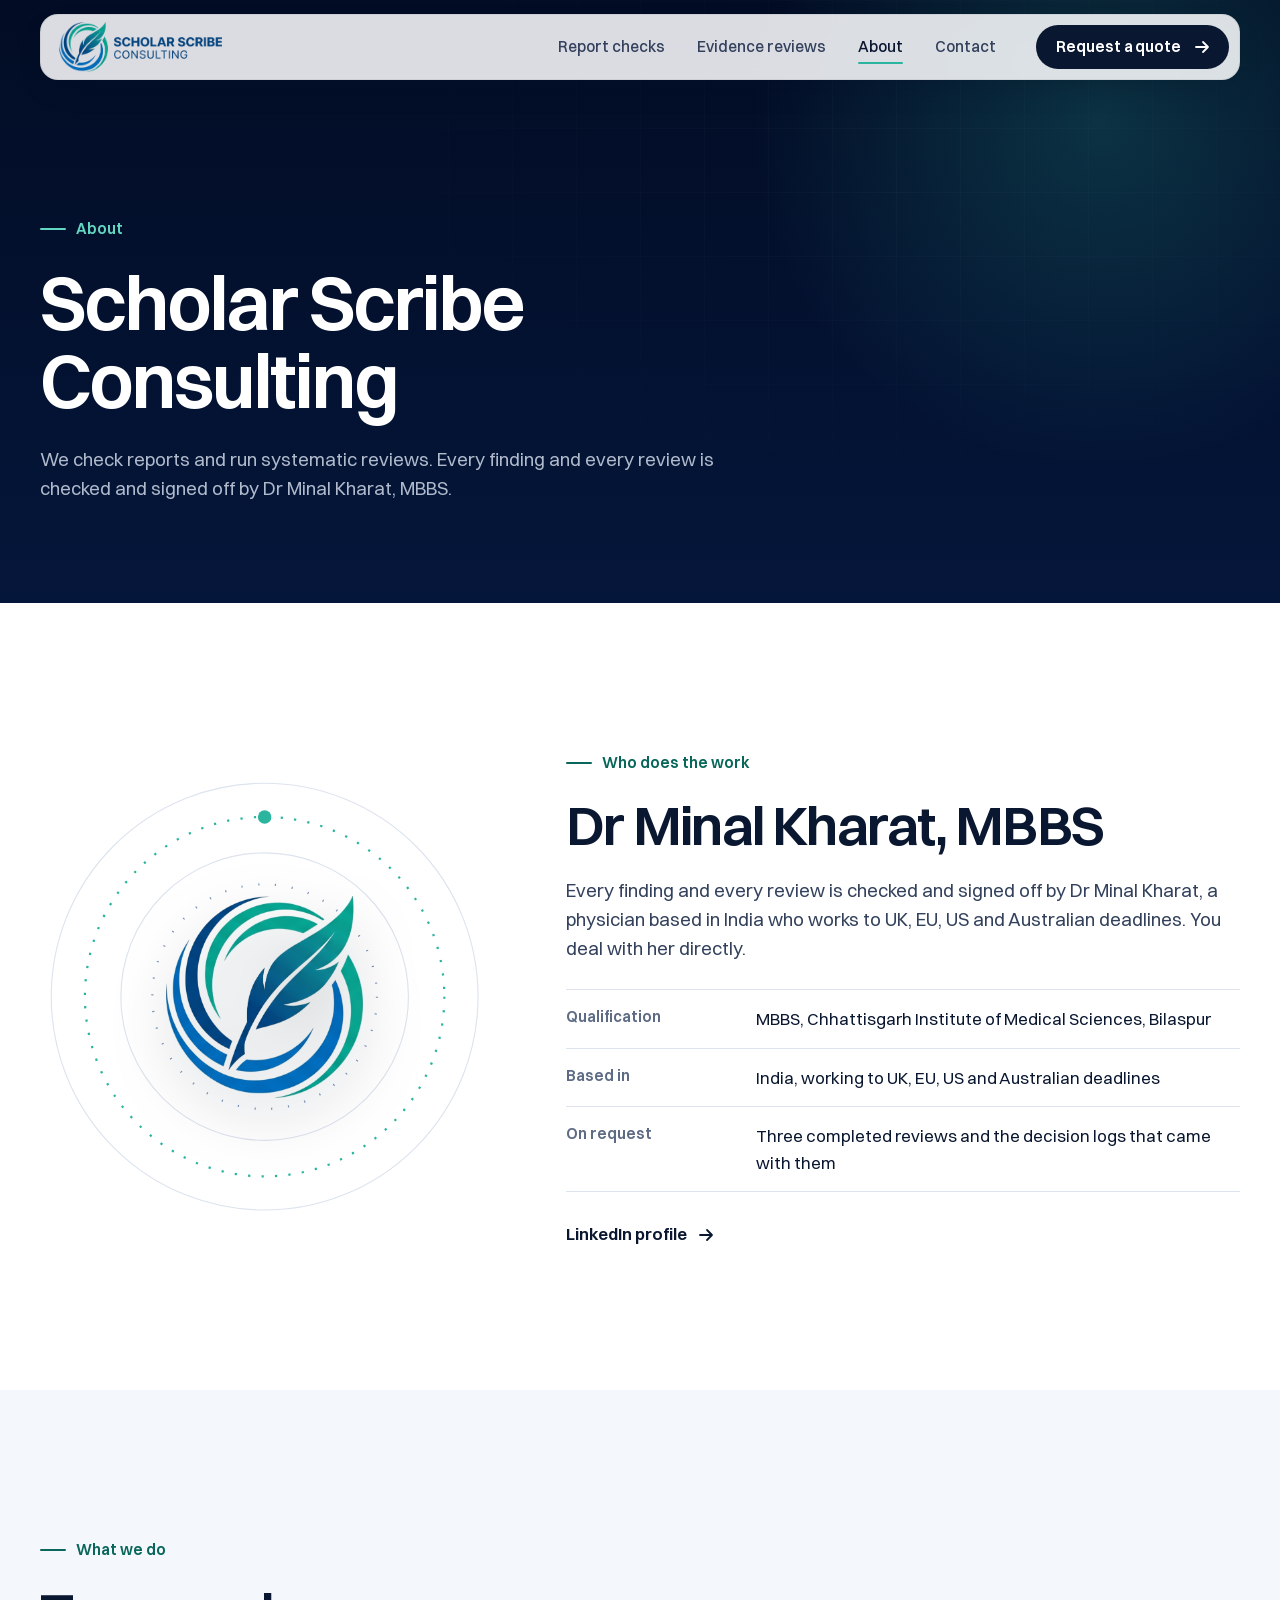
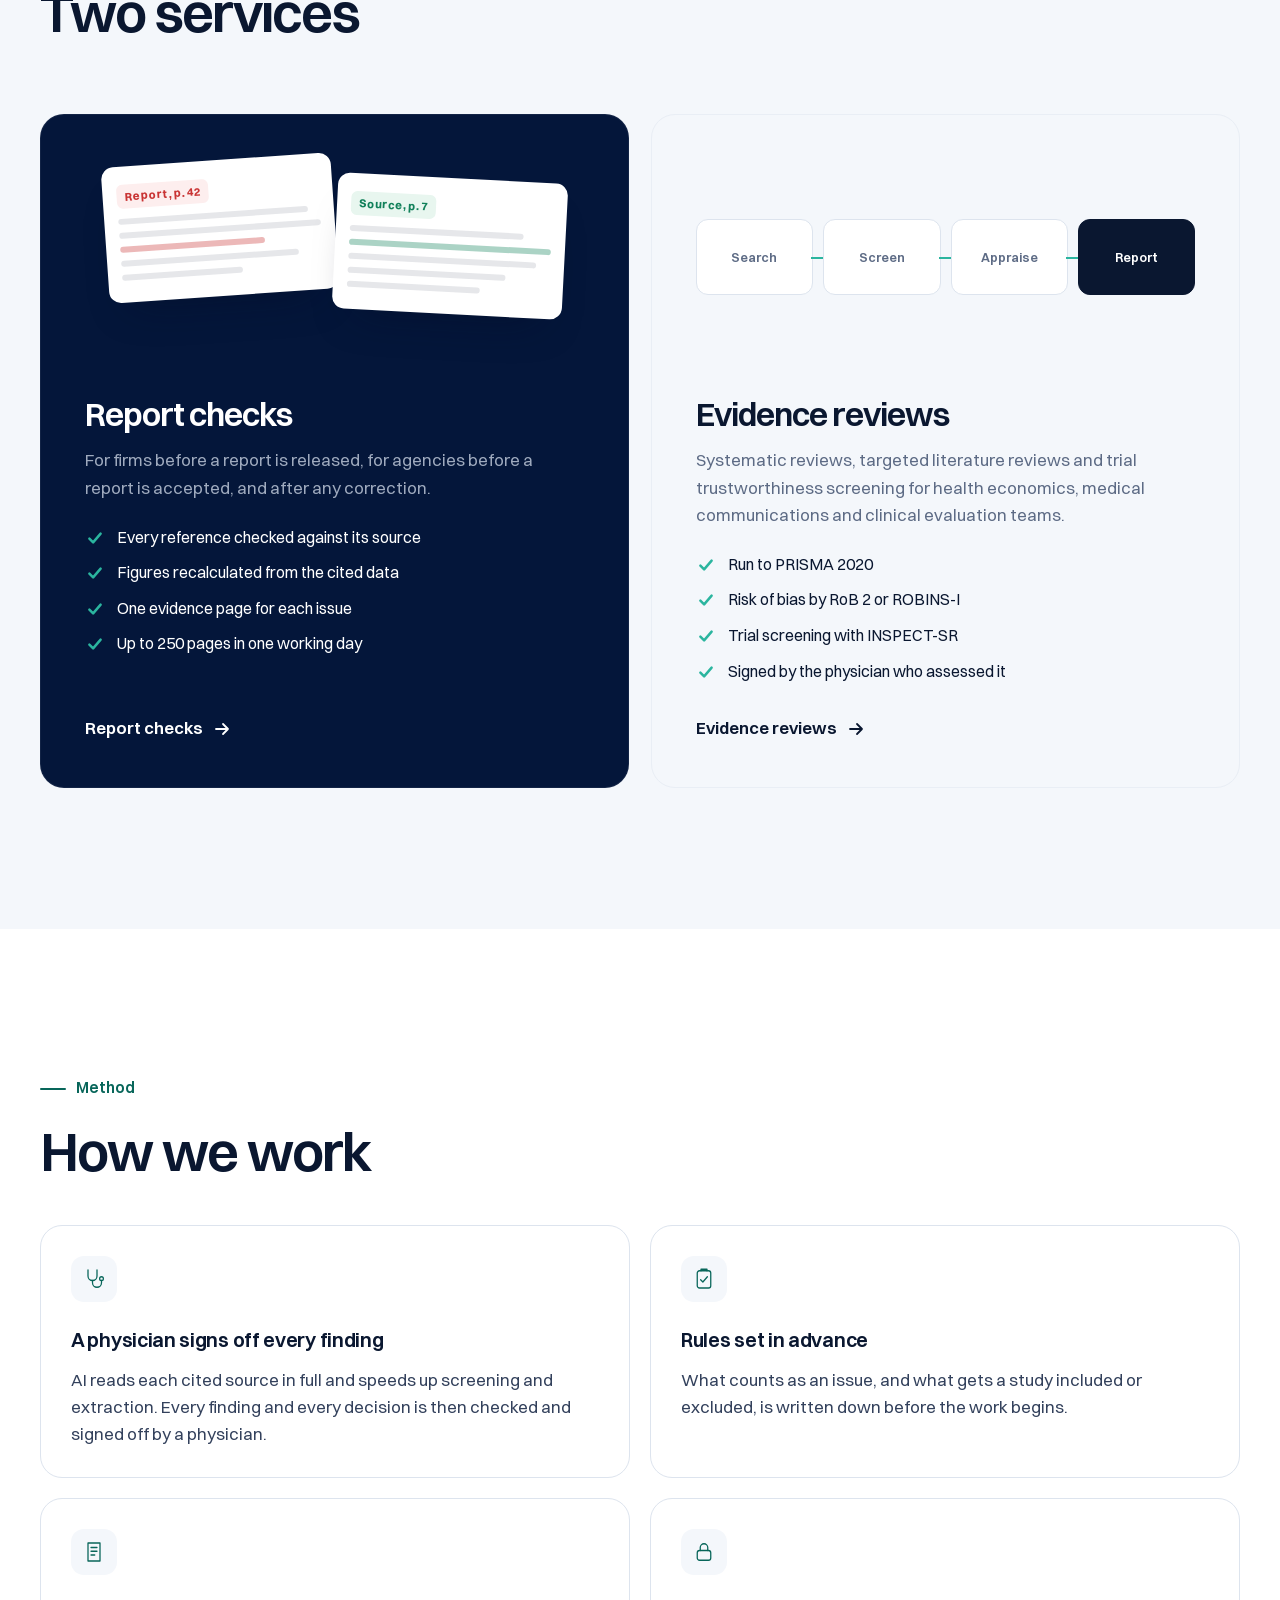
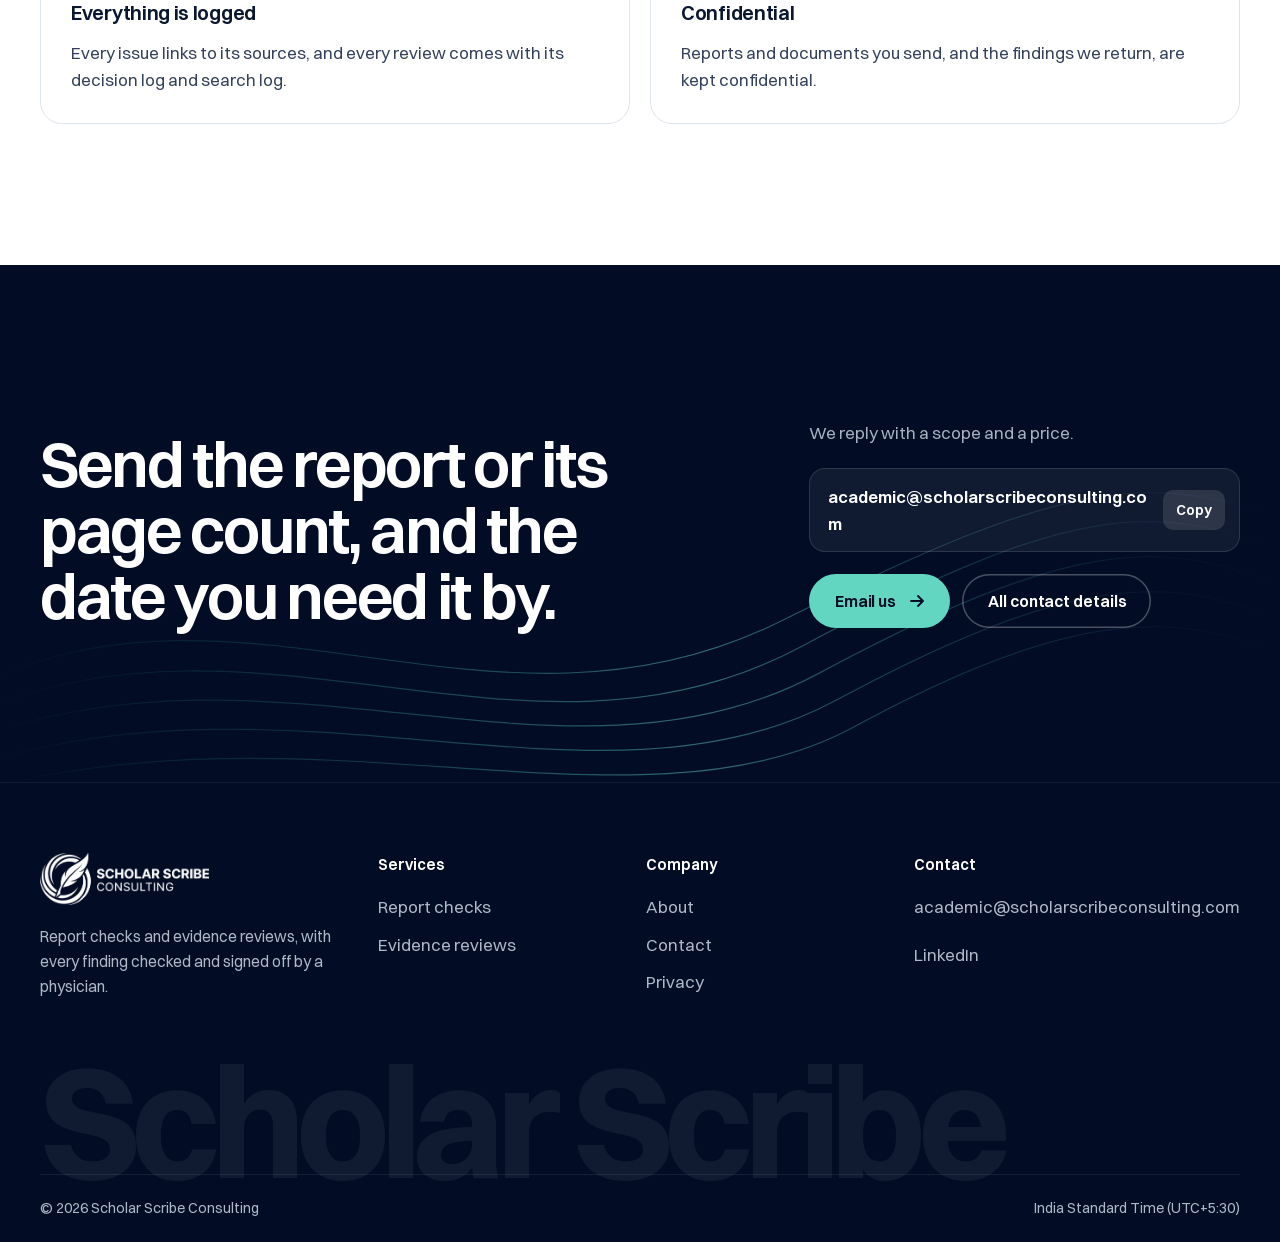
==== commit 4f734083: "Use the HD logo across the site Header and "Who does the work" in colour; footer and intro screen in" ====
--- a/about/index.html
+++ b/about/index.html
@@ -32,7 +32,7 @@
 
 <header class="site-header">
   <nav class="nav" aria-label="Main">
-    <a class="nav__logo" href="/" aria-label="Scholar Scribe Consulting, home"><img src="/assets/img/lockup.png" alt="Scholar Scribe Consulting" width="474" height="200"></a>
+    <a class="nav__logo" href="/" aria-label="Scholar Scribe Consulting, home"><img src="/assets/img/lockup.png" alt="Scholar Scribe Consulting" width="781" height="240"></a>
     <div class="nav__links">
       <a href="/report-checks/">Report checks</a>
       <a href="/evidence-reviews/">Evidence reviews</a>
@@ -56,7 +56,7 @@
     <a href="tel:"></a>
   </div>
 </div>
-<div class="curtain" aria-hidden="true"><img class="curtain__mark" src="/assets/img/mark.png" alt="" width="386" height="706"></div>
+<div class="curtain" aria-hidden="true"><img class="curtain__mark" src="/assets/img/mark-white.png" alt="" width="587" height="600"></div>
 
 <main id="main">
   <section class="page-hero page-hero--short">
@@ -76,7 +76,7 @@
     <div class="container person">
       <div class="person__visual" aria-hidden="true">
         <svg viewBox="0 0 400 400"><circle class="ring" cx="200" cy="200" r="190"/><circle class="ring ring--dash" cx="200" cy="200" r="160"/><circle class="ring" cx="200" cy="200" r="128"/><circle class="ring ring--dash-2" cx="200" cy="200" r="100"/><g class="orbit"><circle cx="200" cy="40" r="6"/></g></svg>
-        <img src="/assets/img/mark.png" alt="" width="386" height="706">
+        <img src="/assets/img/mark.png" alt="" width="587" height="600">
       </div>
       <div>
         <span class="kicker">Who does the work</span>
@@ -174,7 +174,7 @@
 <footer class="footer">
   <div class="container footer__top">
     <div>
-      <a href="/" aria-label="Scholar Scribe Consulting, home"><img src="/assets/img/lockup-white.png" alt="Scholar Scribe Consulting" width="474" height="200" style="height:52px;width:auto"></a>
+      <a href="/" aria-label="Scholar Scribe Consulting, home"><img src="/assets/img/lockup-white.png" alt="Scholar Scribe Consulting" width="781" height="240" style="height:52px;width:auto"></a>
       <p class="footer__blurb">Report checks and evidence reviews, with every finding checked and signed off by a physician.</p>
     </div>
     <div><h4>Services</h4><ul><li><a href="/report-checks/">Report checks</a></li><li><a href="/evidence-reviews/">Evidence reviews</a></li></ul></div>
--- a/assets/css/site.css
+++ b/assets/css/site.css
@@ -133,7 +133,7 @@
 }
 .site-header.is-scrolled .nav { background: rgba(255, 255, 255, .94); box-shadow: 0 16px 40px -18px rgba(2, 12, 36, .45); }
 .nav__logo { display: block; flex: none; }
-.nav__logo img { height: 44px; width: auto; }
+.nav__logo img { height: 50px; width: auto; }
 .nav__links { display: flex; align-items: center; gap: 4px; margin-left: auto; }
 .nav__links a {
   position: relative; padding: 10px 14px; border-radius: 10px; text-decoration: none;
@@ -164,7 +164,7 @@
 
 /* ---------- page curtain ---------- */
 .curtain { position: fixed; inset: 0; z-index: 100; background: var(--navy-950); transform: translateY(100%); display: grid; place-items: center; pointer-events: none; }
-.curtain__mark { width: 56px; opacity: 0; }
+.curtain__mark { width: 72px; opacity: 0; }
 html.is-intro .curtain { transform: translateY(0); animation: curtain-out .9s var(--ease-io) .75s forwards; }
 html.is-intro .curtain__mark { animation: mark-in .8s var(--ease-out) .05s forwards; }
 html.is-entering .curtain { transform: translateY(0); animation: curtain-out .85s var(--ease-io) .1s forwards; }
@@ -411,7 +411,7 @@
 /* ---------- person ---------- */
 .person { display: grid; grid-template-columns: minmax(0, .8fr) minmax(0, 1.2fr); gap: clamp(36px, 6vw, 96px); align-items: center; }
 .person__visual { position: relative; aspect-ratio: 1; max-width: 460px; width: 100%; justify-self: center; display: grid; place-items: center; }
-.person__visual img { width: 34%; position: relative; z-index: 2; filter: drop-shadow(0 20px 30px rgba(2, 12, 36, .18)); }
+.person__visual img { width: 44%; position: relative; z-index: 2; filter: drop-shadow(0 20px 30px rgba(2, 12, 36, .18)); }
 .person__visual svg { position: absolute; inset: 0; width: 100%; height: 100%; }
 .ring { fill: none; stroke: var(--line); stroke-width: 1; transform-origin: 50% 50%; }
 .ring--dash { stroke: var(--teal-400); stroke-dasharray: 2 10; stroke-width: 2; animation: spin 40s linear infinite; }
@@ -602,7 +602,7 @@
 @media (max-width: 640px) {
   body { font-size: 16px; }
   .nav { height: 60px; padding-left: 14px; }
-  .nav__logo img { height: 32px; }
+  .nav__logo img { height: 38px; }
   .hero { padding-top: 116px; }
   .hero__actions .btn { width: 100%; justify-content: center; }
   .fchip { font-size: .78rem; padding: 7px 11px 7px 8px; }
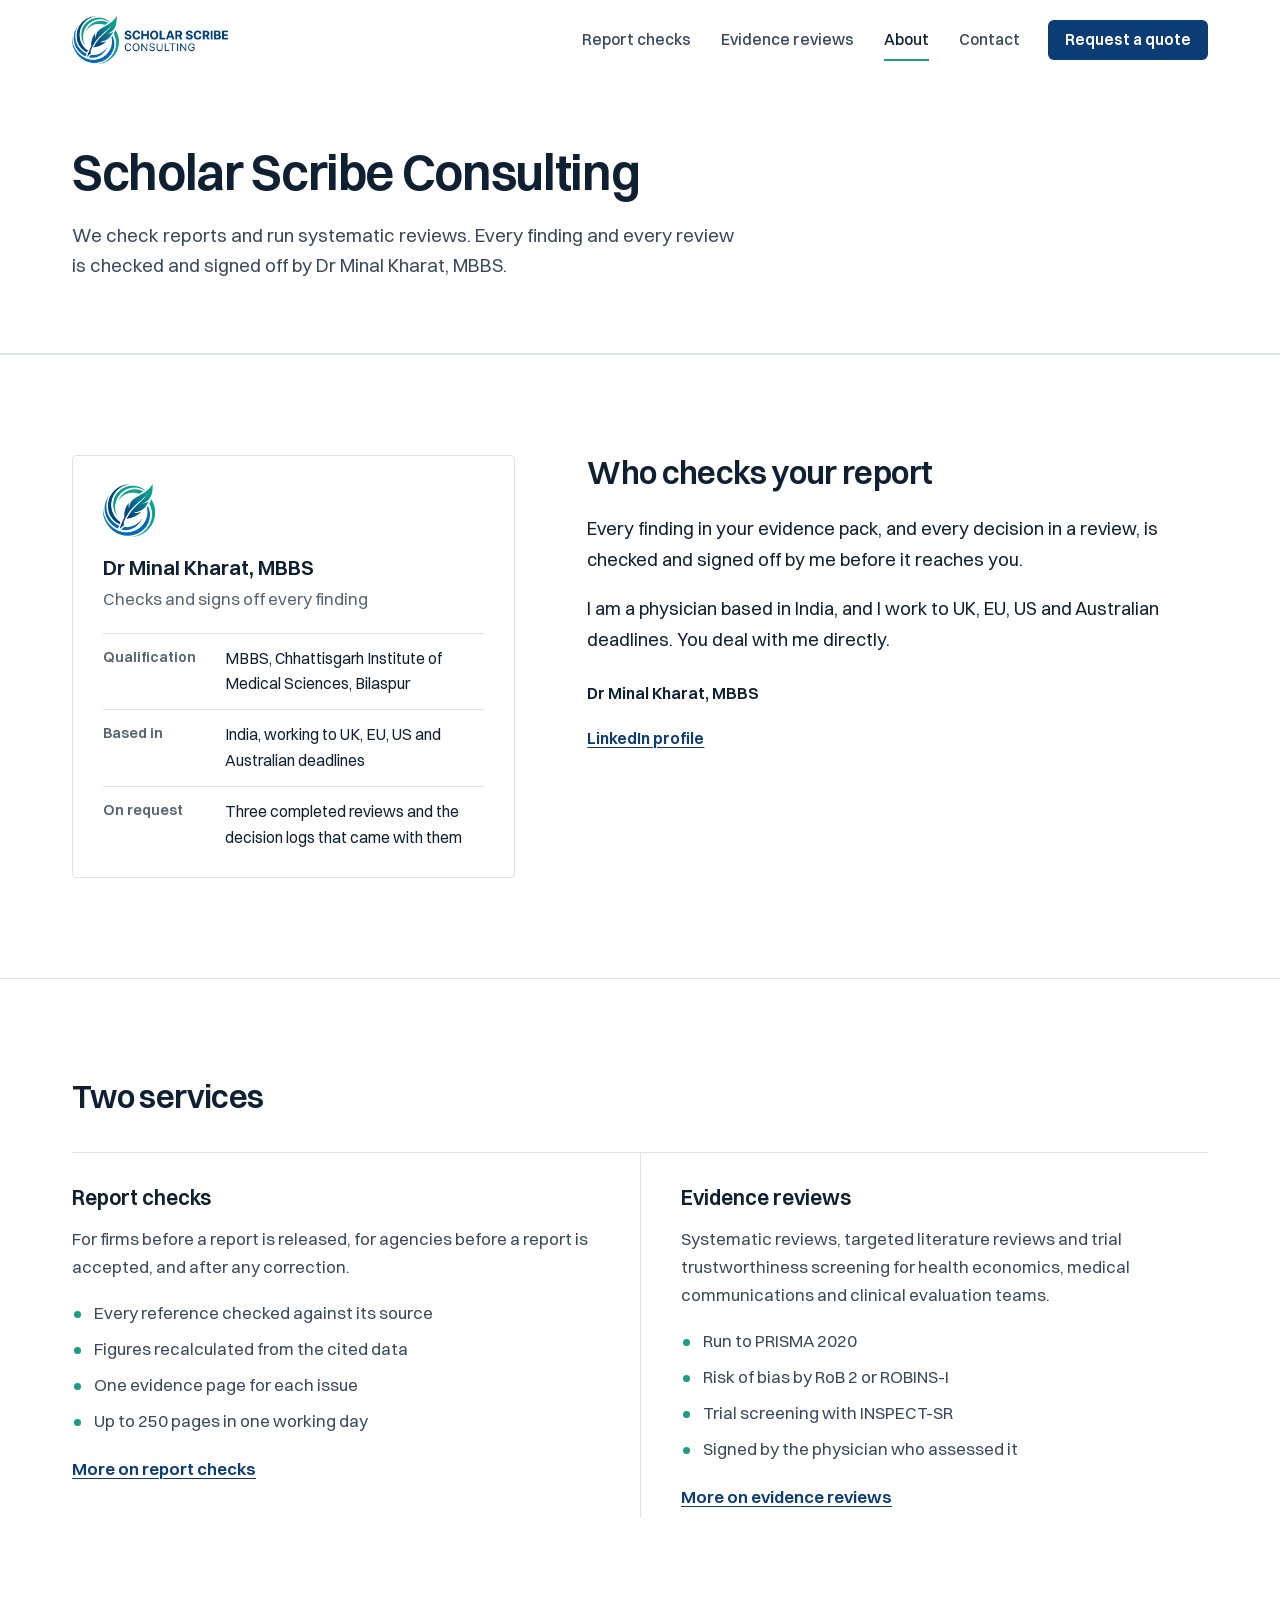
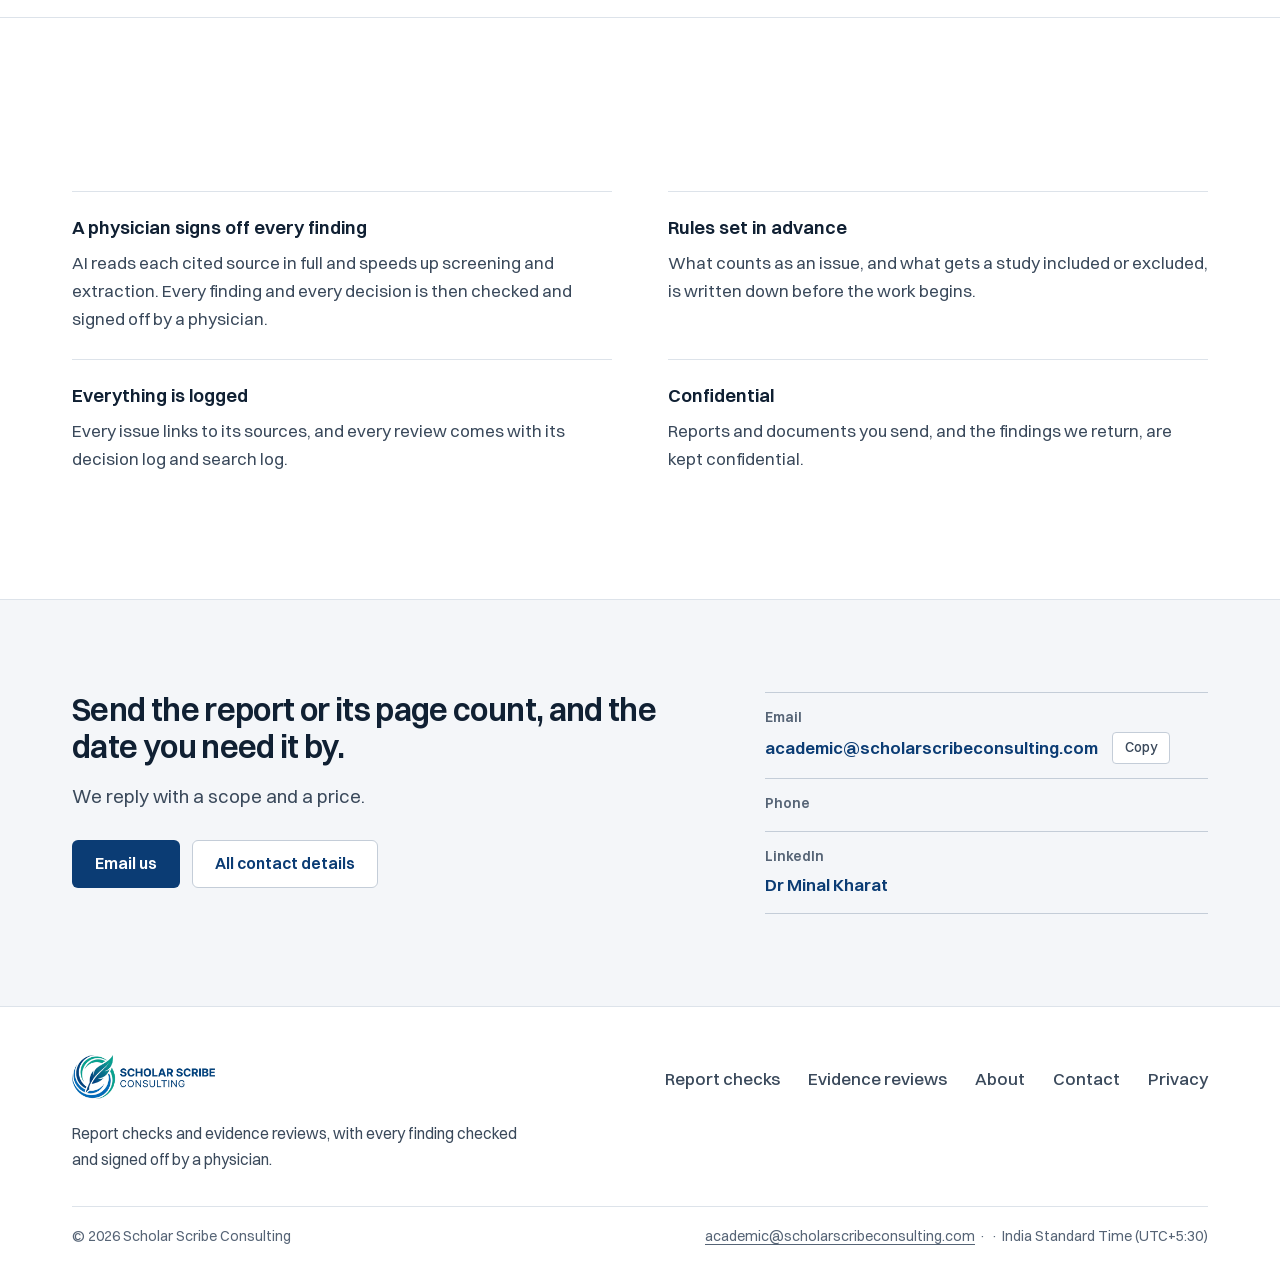
==== commit 9d3038f7: "Plain white redesign built around marked-up report pages Light pages in the logo's navy; the hero sh" ====
--- a/about/index.html
+++ b/about/index.html
@@ -15,21 +15,17 @@
 <meta property="og:description" content="Scholar Scribe Consulting checks reports and runs systematic reviews. Every finding is checked and signed off by Dr Minal Kharat, MBBS.">
 <meta property="og:image" content="https://scholarscribeconsulting.com/preview.jpg">
 <meta name="twitter:card" content="summary_large_image">
-<meta name="theme-color" content="#020c24">
+<meta name="theme-color" content="#ffffff">
 <link rel="preload" href="/assets/fonts/switzer-600.woff2" as="font" type="font/woff2" crossorigin>
 <link rel="preload" href="/assets/fonts/switzer-400.woff2" as="font" type="font/woff2" crossorigin>
 <link rel="stylesheet" href="/assets/css/site.css">
-<script>(function(){var h=document.documentElement;h.classList.add('js');try{var s=sessionStorage,r=matchMedia('(prefers-reduced-motion: reduce)').matches;if(!s.getItem('ss-seen')){s.setItem('ss-seen','1');if(!r)h.classList.add('is-intro');}else if(s.getItem('ss-enter')){s.removeItem('ss-enter');if(!r)h.classList.add('is-entering');}}catch(e){}setTimeout(function(){if(!window.__ssReady)h.classList.add('reveal-all');},3500);})();</script>
+<script>(function(){var h=document.documentElement;h.classList.add('js');setTimeout(function(){if(!window.__ssReady)h.classList.add('reveal-all');},3000);})();</script>
 <script src="/assets/vendor/gsap.min.js" defer></script>
-<script src="/assets/vendor/ScrollTrigger.min.js" defer></script>
 <script src="/assets/vendor/SplitText.min.js" defer></script>
-<script src="/assets/vendor/lenis.min.js" defer></script>
 <script src="/assets/js/site.js" defer></script>
 </head>
 <body>
 <a class="skip-link" href="#main">Skip to content</a>
-<div class="progress" aria-hidden="true"></div>
-
 <header class="site-header">
   <nav class="nav" aria-label="Main">
     <a class="nav__logo" href="/" aria-label="Scholar Scribe Consulting, home"><img src="/assets/img/lockup.png" alt="Scholar Scribe Consulting" width="781" height="240"></a>
@@ -39,150 +35,133 @@
       <a href="/about/" aria-current="page">About</a>
       <a href="/contact/">Contact</a>
     </div>
-    <a class="btn btn--sm nav__cta" href="/contact/" data-magnetic>Request a quote<span class="btn__arrow" aria-hidden="true"><svg viewBox="0 0 18 18" fill="none" stroke="currentColor" stroke-width="1.8" stroke-linecap="round" stroke-linejoin="round"><path d="M3 9h12M10 4l5 5-5 5"/></svg><svg viewBox="0 0 18 18" fill="none" stroke="currentColor" stroke-width="1.8" stroke-linecap="round" stroke-linejoin="round"><path d="M3 9h12M10 4l5 5-5 5"/></svg></span></a>
-    <button class="nav__burger" type="button" aria-label="Open menu" aria-expanded="false" aria-controls="menu"><span></span><span></span></button>
+    <a class="btn btn--primary btn--sm nav__cta" href="/contact/">Request a quote</a>
+    <button class="nav__burger" type="button" aria-label="Open menu" aria-expanded="false" aria-controls="menu"><span></span></button>
   </nav>
+  <div class="menu" id="menu" aria-hidden="true">
+    <a href="/">Home</a>
+    <a href="/report-checks/">Report checks</a>
+    <a href="/evidence-reviews/">Evidence reviews</a>
+    <a href="/about/" aria-current="page">About</a>
+    <a href="/contact/">Contact</a>
+    <a class="btn btn--primary" href="/contact/">Request a quote</a>
+  </div>
 </header>
-<div class="menu" id="menu" aria-hidden="true">
-  <nav class="menu__links" aria-label="Mobile">
-    <a href="/"><span>Home</span></a>
-    <a href="/report-checks/"><span>Report checks</span></a>
-    <a href="/evidence-reviews/"><span>Evidence reviews</span></a>
-    <a href="/about/" aria-current="page"><span>About</span></a>
-    <a href="/contact/"><span>Contact</span></a>
-  </nav>
-  <div class="menu__meta">
-    <a href="mailto:academic@scholarscribeconsulting.com">academic@scholarscribeconsulting.com</a>
-    <a href="tel:"></a>
-  </div>
-</div>
-<div class="curtain" aria-hidden="true"><img class="curtain__mark" src="/assets/img/mark-white.png" alt="" width="587" height="600"></div>
 
 <main id="main">
-  <section class="page-hero page-hero--short">
-    <div class="page-hero__grid" aria-hidden="true"></div>
-    <div class="page-hero__glow" aria-hidden="true"></div>
-    <div class="container page-hero__inner">
-      <div>
-        <span class="kicker" data-reveal>About</span>
-        <h1 class="h-display" data-split>Scholar Scribe Consulting</h1>
-        <p class="lead" data-reveal data-delay=".1">We check reports and run systematic reviews. Every finding and every review is checked and signed off by Dr Minal Kharat, MBBS.</p>
+  <section class="page-head">
+    <div class="container">
+      <h1 class="h1 pre" data-split>Scholar Scribe Consulting</h1>
+      <p class="lead pre">We check reports and run systematic reviews. Every finding and every review is checked and signed off by Dr Minal Kharat, MBBS.</p>
+    </div>
+  </section>
+
+
+  <section class="section section--rule">
+    <div class="container person">
+      <div class="person__card rv">
+        <img src="/assets/img/mark.png" alt="" width="587" height="600">
+        <p class="person__name">Dr Minal Kharat, MBBS</p>
+        <p class="person__role">Checks and signs off every finding</p>
+        <dl class="cred">
+          <div><dt>Qualification</dt><dd>MBBS, Chhattisgarh Institute of Medical Sciences, Bilaspur</dd></div>
+          <div><dt>Based in</dt><dd>India, working to UK, EU, US and Australian deadlines</dd></div>
+          <div><dt>On request</dt><dd>Three completed reviews and the decision logs that came with them</dd></div>
+        </dl>
+      </div>
+      <div class="letter rv">
+        <h2 class="h2">Who checks your report</h2>
+        <p>Every finding in your evidence pack, and every decision in a review, is checked and signed off by me before it reaches you.</p>
+        <p>I am a physician based in India, and I work to UK, EU, US and Australian deadlines. You deal with me directly.</p>
+        <p class="letter__sign">Dr Minal Kharat, MBBS</p>
+        <p class="letter__more"><a class="textlink" href="https://www.linkedin.com/in/minal-kharat-a1a877168" target="_blank" rel="noopener">LinkedIn profile</a></p>
       </div>
     </div>
   </section>
 
 
-  <section class="section">
-    <div class="container person">
-      <div class="person__visual" aria-hidden="true">
-        <svg viewBox="0 0 400 400"><circle class="ring" cx="200" cy="200" r="190"/><circle class="ring ring--dash" cx="200" cy="200" r="160"/><circle class="ring" cx="200" cy="200" r="128"/><circle class="ring ring--dash-2" cx="200" cy="200" r="100"/><g class="orbit"><circle cx="200" cy="40" r="6"/></g></svg>
-        <img src="/assets/img/mark.png" alt="" width="587" height="600">
+  <section class="section section--rule">
+    <div class="container">
+      <h2 class="h2 rv">Two services</h2>
+
+      <div class="svcs">
+        <div class="svc rv">
+          <h3>Report checks</h3>
+          <p>For firms before a report is released, for agencies before a report is accepted, and after any correction.</p>
+          <ul class="bullets">
+            <li>Every reference checked against its source</li>
+            <li>Figures recalculated from the cited data</li>
+            <li>One evidence page for each issue</li>
+            <li>Up to 250 pages in one working day</li>
+          </ul>
+          <a class="svc__link" href="/report-checks/">More on report checks</a>
+        </div>
+        <div class="svc rv">
+          <h3>Evidence reviews</h3>
+          <p>Systematic reviews, targeted literature reviews and trial trustworthiness screening for health economics, medical communications and clinical evaluation teams.</p>
+          <ul class="bullets">
+            <li>Run to PRISMA 2020</li>
+            <li>Risk of bias by RoB 2 or ROBINS-I</li>
+            <li>Trial screening with INSPECT-SR</li>
+            <li>Signed by the physician who assessed it</li>
+          </ul>
+          <a class="svc__link" href="/evidence-reviews/">More on evidence reviews</a>
+        </div>
       </div>
-      <div>
-        <span class="kicker">Who does the work</span>
-        <h2 class="h-section" data-split>Dr Minal Kharat, MBBS</h2>
-        <p class="lead" data-reveal style="margin-top:22px">Every finding and every review is checked and signed off by Dr Minal Kharat, a physician based in India who works to UK, EU, US and Australian deadlines. You deal with her directly.</p>
-        <dl class="cred" data-reveal>
-          <div><dt>Qualification</dt><dd>MBBS, Chhattisgarh Institute of Medical Sciences, Bilaspur</dd></div>
-          <div><dt>Based in</dt><dd>India, working to UK, EU, US and Australian deadlines</dd></div>
-          <div><dt>On request</dt><dd>Three completed reviews and the decision logs that came with them</dd></div>
-        </dl>
-        <p style="margin-top:28px" data-reveal><a class="link-arrow" href="https://www.linkedin.com/in/minal-kharat-a1a877168" target="_blank" rel="noopener"><span>LinkedIn profile</span><svg viewBox="0 0 18 18" fill="none" stroke="currentColor" stroke-width="1.8" stroke-linecap="round" stroke-linejoin="round"><path d="M3 9h12M10 4l5 5-5 5"/></svg></a></p>
-      </div>
-    </div>
-  </section>
-  
 
-  <section class="section section--mist">
-    <div class="container">
-      <span class="kicker">What we do</span>
-      <h2 class="h-section" data-split>Two services</h2>
-
-      <div class="svc-grid">
-        <a class="svc svc--dark" href="/report-checks/" data-reveal>
-          <div class="svc__art" aria-hidden="true">
-            <div class="mini-doc mini-doc--l"><span class="tag">Report, p. 42</span><div class="ln" style="width:94%"></div><div class="ln" style="width:100%"></div><div class="ln" style="width:72%;background:rgba(201,52,52,.35)"></div><div class="ln" style="width:88%"></div><div class="ln" style="width:60%"></div></div>
-            <div class="mini-doc mini-doc--r"><span class="tag">Source, p. 7</span><div class="ln" style="width:86%"></div><div class="ln" style="width:100%;background:rgba(17,128,90,.35)"></div><div class="ln" style="width:93%"></div><div class="ln" style="width:78%"></div><div class="ln" style="width:66%"></div></div>
-          </div>
-          <h2 class="svc__title">Report checks</h2>
-          <p class="svc__text muted">For firms before a report is released, for agencies before a report is accepted, and after any correction.</p>
-          <ul class="svc__list">
-            <li><svg viewBox="0 0 16 16" fill="none" stroke="currentColor" stroke-width="2" stroke-linecap="round" stroke-linejoin="round"><path d="M3.5 8.5l3 3 6-7"/></svg>Every reference checked against its source</li>
-            <li><svg viewBox="0 0 16 16" fill="none" stroke="currentColor" stroke-width="2" stroke-linecap="round" stroke-linejoin="round"><path d="M3.5 8.5l3 3 6-7"/></svg>Figures recalculated from the cited data</li>
-            <li><svg viewBox="0 0 16 16" fill="none" stroke="currentColor" stroke-width="2" stroke-linecap="round" stroke-linejoin="round"><path d="M3.5 8.5l3 3 6-7"/></svg>One evidence page for each issue</li>
-            <li><svg viewBox="0 0 16 16" fill="none" stroke="currentColor" stroke-width="2" stroke-linecap="round" stroke-linejoin="round"><path d="M3.5 8.5l3 3 6-7"/></svg>Up to 250 pages in one working day</li>
-          </ul>
-          <span class="link-arrow"><span>Report checks</span><svg viewBox="0 0 18 18" fill="none" stroke="currentColor" stroke-width="1.8" stroke-linecap="round" stroke-linejoin="round"><path d="M3 9h12M10 4l5 5-5 5"/></svg></span>
-        </a>
-        <a class="svc" href="/evidence-reviews/" data-reveal>
-          <div class="svc__art" aria-hidden="true">
-            <div class="mini-flow"><div>Search</div><div>Screen</div><div>Appraise</div><div>Report</div></div>
-          </div>
-          <h2 class="svc__title">Evidence reviews</h2>
-          <p class="svc__text muted">Systematic reviews, targeted literature reviews and trial trustworthiness screening for health economics, medical communications and clinical evaluation teams.</p>
-          <ul class="svc__list">
-            <li><svg viewBox="0 0 16 16" fill="none" stroke="currentColor" stroke-width="2" stroke-linecap="round" stroke-linejoin="round"><path d="M3.5 8.5l3 3 6-7"/></svg>Run to PRISMA 2020</li>
-            <li><svg viewBox="0 0 16 16" fill="none" stroke="currentColor" stroke-width="2" stroke-linecap="round" stroke-linejoin="round"><path d="M3.5 8.5l3 3 6-7"/></svg>Risk of bias by RoB 2 or ROBINS-I</li>
-            <li><svg viewBox="0 0 16 16" fill="none" stroke="currentColor" stroke-width="2" stroke-linecap="round" stroke-linejoin="round"><path d="M3.5 8.5l3 3 6-7"/></svg>Trial screening with INSPECT-SR</li>
-            <li><svg viewBox="0 0 16 16" fill="none" stroke="currentColor" stroke-width="2" stroke-linecap="round" stroke-linejoin="round"><path d="M3.5 8.5l3 3 6-7"/></svg>Signed by the physician who assessed it</li>
-          </ul>
-          <span class="link-arrow"><span>Evidence reviews</span><svg viewBox="0 0 18 18" fill="none" stroke="currentColor" stroke-width="1.8" stroke-linecap="round" stroke-linejoin="round"><path d="M3 9h12M10 4l5 5-5 5"/></svg></span>
-        </a>
-      </div>
-      
     </div>
   </section>
 
-  <section class="section">
+  <section class="section section--rule">
     <div class="container">
-      <span class="kicker">Method</span>
-      <h2 class="h-section" data-split>How we work</h2>
-      <div class="principles">
-        <article class="principle" data-reveal><div class="principle__i"><svg class="draw" viewBox="0 0 32 32" aria-hidden="true"><path pathLength="1" d="M8 4v8a6 6 0 0 0 12 0V4"/><path pathLength="1" d="M14 18v3a6 6 0 0 0 12 0v-3"/><circle pathLength="1" cx="26" cy="15.5" r="2.5"/></svg></div><h3>A physician signs off every finding</h3><p>AI reads each cited source in full and speeds up screening and extraction. Every finding and every decision is then checked and signed off by a physician.</p></article>
-        <article class="principle" data-reveal><div class="principle__i"><svg class="draw" viewBox="0 0 32 32" aria-hidden="true"><rect pathLength="1" x="7" y="5" width="18" height="23" rx="3"/><path pathLength="1" d="M12 5V3h8v2"/><path pathLength="1" d="M11.5 17l3 3 6-7"/></svg></div><h3>Rules set in advance</h3><p>What counts as an issue, and what gets a study included or excluded, is written down before the work begins.</p></article>
-        <article class="principle" data-reveal><div class="principle__i"><svg class="draw" viewBox="0 0 32 32" aria-hidden="true"><path pathLength="1" d="M8 4h16v24H8z"/><path pathLength="1" d="M12 10h8M12 15h8M12 20h5"/></svg></div><h3>Everything is logged</h3><p>Every issue links to its sources, and every review comes with its decision log and search log.</p></article>
-        <article class="principle" data-reveal><div class="principle__i"><svg class="draw" viewBox="0 0 32 32" aria-hidden="true"><rect pathLength="1" x="7" y="14" width="18" height="13" rx="3"/><path pathLength="1" d="M11 14v-4a5 5 0 0 1 10 0v4"/></svg></div><h3>Confidential</h3><p>Reports and documents you send, and the findings we return, are kept confidential.</p></article>
+      <h2 class="h2 rv">How we work</h2>
+      <div class="cols2">
+        <div class="col rv"><h3>A physician signs off every finding</h3><p>AI reads each cited source in full and speeds up screening and extraction. Every finding and every decision is then checked and signed off by a physician.</p></div>
+        <div class="col rv"><h3>Rules set in advance</h3><p>What counts as an issue, and what gets a study included or excluded, is written down before the work begins.</p></div>
+        <div class="col rv"><h3>Everything is logged</h3><p>Every issue links to its sources, and every review comes with its decision log and search log.</p></div>
+        <div class="col rv"><h3>Confidential</h3><p>Reports and documents you send, and the findings we return, are kept confidential.</p></div>
       </div>
     </div>
   </section>
 
 
-  <section class="cta">
-    <svg class="cta__lines" viewBox="0 0 1440 600" preserveAspectRatio="none" aria-hidden="true">
-      <defs><linearGradient id="ctaGrad" x1="0" y1="0" x2="1" y2="0"><stop offset="0" stop-color="#2bb59f" stop-opacity="0"/><stop offset=".55" stop-color="#63d6c1" stop-opacity=".85"/><stop offset="1" stop-color="#254e8e" stop-opacity="0"/></linearGradient></defs>
-      <path pathLength="1" vector-effect="non-scaling-stroke" d="M-20 470 C 280 330, 560 560, 880 400 S 1290 230, 1460 290"/>
-      <path pathLength="1" vector-effect="non-scaling-stroke" d="M-20 500 C 300 370, 600 590, 900 430 S 1300 260, 1460 330"/>
-      <path pathLength="1" vector-effect="non-scaling-stroke" d="M-20 530 C 320 410, 640 610, 920 460 S 1310 300, 1460 370"/>
-      <path pathLength="1" vector-effect="non-scaling-stroke" d="M-20 560 C 340 450, 680 630, 940 490 S 1320 340, 1460 410"/>
-      <path pathLength="1" vector-effect="non-scaling-stroke" d="M-20 590 C 360 490, 720 650, 960 520 S 1330 380, 1460 450"/>
-    </svg>
-    <div class="container cta__inner">
-      <h2 class="cta__title" data-split>Send the report or its page count, and the date you need it by.</h2>
-      <div class="cta__side" data-reveal>
-        <p>We reply with a scope and a price.</p>
-        <div class="mailcard"><a href="mailto:academic@scholarscribeconsulting.com">academic@scholarscribeconsulting.com</a><button class="copy-btn" type="button" data-copy="academic@scholarscribeconsulting.com">Copy</button></div>
-        <div class="cta__actions">
-          <a class="btn btn--accent" href="mailto:academic@scholarscribeconsulting.com" data-magnetic>Email us<span class="btn__arrow" aria-hidden="true"><svg viewBox="0 0 18 18" fill="none" stroke="currentColor" stroke-width="1.8" stroke-linecap="round" stroke-linejoin="round"><path d="M3 9h12M10 4l5 5-5 5"/></svg><svg viewBox="0 0 18 18" fill="none" stroke="currentColor" stroke-width="1.8" stroke-linecap="round" stroke-linejoin="round"><path d="M3 9h12M10 4l5 5-5 5"/></svg></span></a>
-          <a class="btn btn--ghost" href="/contact/">All contact details</a>
-        </div>
+  <section class="contact">
+    <div class="container contact__grid">
+      <div>
+        <h2 class="h2 rv">Send the report or its page count, and the date you need it by.</h2>
+        <p class="lead rv">We reply with a scope and a price.</p>
+        <div class="contact__actions rv"><a class="btn btn--primary" href="mailto:academic@scholarscribeconsulting.com">Email us</a><a class="btn btn--plain" href="/contact/">All contact details</a></div>
+      </div>
+      <div class="reach rv">
+        <div class="reach__row"><small>Email</small><span class="reach__mail"><a href="mailto:academic@scholarscribeconsulting.com">academic@scholarscribeconsulting.com</a><button class="copy-btn" type="button" data-copy="academic@scholarscribeconsulting.com">Copy</button></span></div>
+        <div class="reach__row"><small>Phone</small><a href="tel:"></a></div>
+        <div class="reach__row"><small>LinkedIn</small><a href="https://www.linkedin.com/in/minal-kharat-a1a877168" target="_blank" rel="noopener">Dr Minal Kharat</a></div>
       </div>
     </div>
   </section>
-  
+
 </main>
 
 <footer class="footer">
-  <div class="container footer__top">
-    <div>
-      <a href="/" aria-label="Scholar Scribe Consulting, home"><img src="/assets/img/lockup-white.png" alt="Scholar Scribe Consulting" width="781" height="240" style="height:52px;width:auto"></a>
-      <p class="footer__blurb">Report checks and evidence reviews, with every finding checked and signed off by a physician.</p>
+  <div class="container">
+    <div class="footer__top">
+      <div>
+        <a class="footer__logo" href="/" aria-label="Scholar Scribe Consulting, home"><img src="/assets/img/lockup.png" alt="Scholar Scribe Consulting" width="781" height="240"></a>
+        <p class="footer__line">Report checks and evidence reviews, with every finding checked and signed off by a physician.</p>
+      </div>
+      <ul class="footer__links">
+        <li><a href="/report-checks/">Report checks</a></li>
+        <li><a href="/evidence-reviews/">Evidence reviews</a></li>
+        <li><a href="/about/">About</a></li>
+        <li><a href="/contact/">Contact</a></li>
+        <li><a href="/privacy/">Privacy</a></li>
+      </ul>
     </div>
-    <div><h4>Services</h4><ul><li><a href="/report-checks/">Report checks</a></li><li><a href="/evidence-reviews/">Evidence reviews</a></li></ul></div>
-    <div><h4>Company</h4><ul><li><a href="/about/">About</a></li><li><a href="/contact/">Contact</a></li><li><a href="/privacy/">Privacy</a></li></ul></div>
-    <div><h4>Contact</h4><ul><li><a href="mailto:academic@scholarscribeconsulting.com">academic@scholarscribeconsulting.com</a></li><li><a href="tel:"></a></li><li><a href="https://www.linkedin.com/in/minal-kharat-a1a877168" target="_blank" rel="noopener">LinkedIn</a></li></ul></div>
+    <div class="footer__bottom">
+      <span>&copy; 2026 Scholar Scribe Consulting</span>
+      <span><a href="mailto:academic@scholarscribeconsulting.com">academic@scholarscribeconsulting.com</a> &middot; <a href="tel:"></a> &middot; India Standard Time (UTC+5:30)</span>
+    </div>
   </div>
-  <div class="container"><div class="footer__word" aria-hidden="true">Scholar Scribe</div></div>
-  <div class="container footer__bottom"><span>&copy; 2026 Scholar Scribe Consulting</span><span>India Standard Time (UTC+5:30)</span></div>
 </footer>
 
 </body>
--- a/assets/css/site.css
+++ b/assets/css/site.css
@@ -1,661 +1,402 @@
-/* Scholar Scribe Consulting: site styles */
+/* Scholar Scribe Consulting. White pages in the logo's navy; documents drawn as documents. */
 @font-face { font-family: "Switzer"; src: url("/assets/fonts/switzer-400.woff2") format("woff2"); font-weight: 400; font-style: normal; font-display: swap; }
 @font-face { font-family: "Switzer"; src: url("/assets/fonts/switzer-500.woff2") format("woff2"); font-weight: 500; font-style: normal; font-display: swap; }
 @font-face { font-family: "Switzer"; src: url("/assets/fonts/switzer-600.woff2") format("woff2"); font-weight: 600; font-style: normal; font-display: swap; }
 @font-face { font-family: "Switzer"; src: url("/assets/fonts/switzer-700.woff2") format("woff2"); font-weight: 700; font-style: normal; font-display: swap; }
 
 :root {
-  --navy-950: #020c24;
-  --navy-900: #04163a;
-  --navy-800: #06285d;
-  --blue-600: #254e8e;
-  --blue-400: #6f9be0;
-  --teal-700: #075140;
-  --teal-600: #08665a;
-  --teal-400: #2bb59f;
-  --teal-300: #63d6c1;
-  --sky-300: #90b2c1;
-  --ink: #0a1730;
-  --ink-2: #33415c;
-  --ink-3: #5d6b85;
-  --line: #dde4ee;
-  --line-2: #e9eef5;
+  --ink: #102033;
+  --ink-2: #3a495b;
+  --ink-3: #566476;
+  --navy: #0b3c74;
+  --navy-2: #072b55;
+  --blue: #1d64b5;
+  --teal: #1d9a88;
+  --red: #c42b2b;
+  --green: #0f7a57;
+  --mark: #fff0a3;
   --paper: #ffffff;
-  --mist: #f4f7fb;
-  --red: #c93434;
-  --red-bg: #fdeeee;
-  --red-line: #f3cccc;
-  --green: #11805a;
-  --green-bg: #e8f6ef;
-  --green-line: #c6e9d7;
-  --amber: #b86e0e;
-  --amber-bg: #fdf2e1;
-  --gutter: clamp(16px, 4vw, 40px);
-  --maxw: 1240px;
-  --radius: 16px;
-  --font: "Switzer", "Segoe UI", system-ui, -apple-system, "Helvetica Neue", Arial, sans-serif;
-  --ease-out: cubic-bezier(.16, 1, .3, 1);
-  --ease-io: cubic-bezier(.76, 0, .24, 1);
-  color-scheme: light;
+  --wash: #f4f6f9;
+  --line: #dde3ea;
+  --line-2: #c4cdd8;
+  --maxw: 1200px;
+  --gutter: 32px;
+  --f: "Switzer", system-ui, -apple-system, "Segoe UI", sans-serif;
+  --report: Arial, "Helvetica Neue", Helvetica, sans-serif;
+  --journal: "Times New Roman", Times, Georgia, serif;
+  --ease: cubic-bezier(.22, .61, .36, 1);
 }
 
 *, *::before, *::after { box-sizing: border-box; }
-html { -webkit-text-size-adjust: 100%; }
-html.lenis, html.lenis body { height: auto; }
-.lenis.lenis-smooth { scroll-behavior: auto !important; }
-.lenis.lenis-smooth [data-lenis-prevent] { overscroll-behavior: contain; }
-.lenis.lenis-stopped { overflow: clip; }
-body {
-  margin: 0;
-  background: var(--paper);
-  color: var(--ink);
-  font-family: var(--font);
-  font-size: 17px;
-  line-height: 1.6;
-  -webkit-font-smoothing: antialiased;
-  -moz-osx-font-smoothing: grayscale;
-  text-rendering: optimizeLegibility;
-  overflow-x: clip;
-}
-img, svg { display: block; max-width: 100%; }
-img { height: auto; }
-a { color: inherit; }
-p { margin: 0; }
-h1, h2, h3, h4 { margin: 0; font-weight: 600; text-wrap: balance; }
-ul, ol { margin: 0; padding: 0; list-style: none; }
-button { font: inherit; color: inherit; }
-::selection { background: var(--teal-300); color: var(--navy-950); }
-:focus-visible { outline: 2px solid var(--teal-400); outline-offset: 3px; border-radius: 6px; }
-
-.skip-link { position: absolute; left: 16px; top: -60px; z-index: 200; background: var(--ink); color: #fff; padding: 10px 16px; border-radius: 10px; text-decoration: none; font-weight: 600; }
-.skip-link:focus { top: 16px; }
-
-.container { width: min(var(--maxw), 100% - 2 * var(--gutter)); margin-inline: auto; }
-.section { padding-block: clamp(84px, 11vw, 150px); position: relative; }
-.section--tight { padding-block: clamp(64px, 8vw, 110px); }
-.section--mist { background: var(--mist); }
-.section--dark { background: var(--navy-950); color: #fff; }
-.section--dark .lead, .section--dark .muted { color: rgba(225, 233, 246, .72); }
-
-.kicker { display: inline-flex; align-items: center; gap: 10px; font-size: .95rem; font-weight: 600; color: var(--teal-600); margin-bottom: 22px; }
-.kicker::before { content: ""; width: 26px; height: 2px; background: currentColor; border-radius: 2px; }
-.section--dark .kicker, .hero .kicker, .page-hero .kicker { color: var(--teal-300); }
-
-.h-display { font-size: clamp(2.55rem, 6vw, 5.1rem); line-height: 1.02; letter-spacing: -.038em; font-weight: 600; }
-.h-section { font-size: clamp(2rem, 4.3vw, 3.55rem); line-height: 1.05; letter-spacing: -.032em; font-weight: 600; }
-.h-sub { font-size: clamp(1.45rem, 2.4vw, 2rem); line-height: 1.15; letter-spacing: -.022em; font-weight: 600; }
-.lead { font-size: clamp(1.08rem, 1.45vw, 1.3rem); line-height: 1.55; color: var(--ink-2); max-width: 62ch; }
-.muted { color: var(--ink-3); }
-.small { font-size: .92rem; }
-.split-mask { overflow: clip; padding-bottom: .06em; margin-bottom: -.06em; }
-
-/* ---------- buttons ---------- */
-.btn {
-  --bg: var(--ink); --fg: #fff; --bg-h: var(--navy-800);
-  position: relative; display: inline-flex; align-items: center; gap: 12px;
-  height: 54px; padding: 0 24px 0 26px; border-radius: 999px; border: 0;
-  background: var(--bg); color: var(--fg); font-weight: 600; font-size: 1rem; letter-spacing: -.005em;
-  text-decoration: none; cursor: pointer; overflow: hidden; isolation: isolate; white-space: nowrap;
-  transition: color .35s var(--ease-out);
-}
-.btn::before {
-  content: ""; position: absolute; inset: 0; z-index: -1; background: var(--bg-h);
-  border-radius: inherit; transform: translateY(101%); transition: transform .5s var(--ease-out);
-}
-.btn:hover::before, .btn:focus-visible::before { transform: translateY(0); }
-.btn__arrow { position: relative; width: 18px; height: 18px; overflow: hidden; flex: none; }
-.btn__arrow svg { position: absolute; inset: 0; transition: transform .45s var(--ease-out); }
-.btn__arrow svg + svg { transform: translateX(-130%); }
-.btn:hover .btn__arrow svg:first-child { transform: translateX(130%); }
-.btn:hover .btn__arrow svg + svg { transform: translateX(0); }
-.btn--accent { --bg: var(--teal-300); --fg: var(--navy-950); --bg-h: #ffffff; }
-.btn--light { --bg: #ffffff; --fg: var(--navy-950); --bg-h: var(--teal-300); }
-.btn--ghost { --bg: transparent; --fg: currentColor; --bg-h: rgba(255, 255, 255, .1); box-shadow: inset 0 0 0 1.5px rgba(255, 255, 255, .28); }
-.btn--ghost-dark { --bg: transparent; --fg: var(--ink); --bg-h: var(--mist); box-shadow: inset 0 0 0 1.5px var(--line); }
-.btn--sm { height: 44px; padding: 0 18px 0 20px; font-size: .95rem; }
-
-.link-arrow { display: inline-flex; align-items: center; gap: 10px; font-weight: 600; text-decoration: none; color: inherit; }
-.link-arrow span { background: linear-gradient(currentColor, currentColor) 0 100% / 0 1.5px no-repeat; transition: background-size .45s var(--ease-out); padding-bottom: 2px; }
-.link-arrow:hover span { background-size: 100% 1.5px; }
-.link-arrow svg { width: 18px; height: 18px; transition: transform .45s var(--ease-out); }
-.link-arrow:hover svg { transform: translateX(5px); }
-
-/* ---------- header ---------- */
-.site-header { position: fixed; z-index: 60; top: 14px; left: 0; right: 0; padding-inline: var(--gutter); transition: transform .6s var(--ease-out); pointer-events: none; }
-.site-header.is-hidden { transform: translateY(-140%); }
-.nav {
-  pointer-events: auto; max-width: var(--maxw); margin: 0 auto; height: 66px;
-  display: flex; align-items: center; gap: 18px; padding: 0 10px 0 18px;
-  background: rgba(255, 255, 255, .86); backdrop-filter: saturate(1.7) blur(16px); -webkit-backdrop-filter: saturate(1.7) blur(16px);
-  border: 1px solid rgba(10, 23, 48, .07); border-radius: 18px;
-  box-shadow: 0 12px 34px -16px rgba(2, 12, 36, .35);
-  transition: box-shadow .4s ease, background .4s ease;
-}
-.site-header.is-scrolled .nav { background: rgba(255, 255, 255, .94); box-shadow: 0 16px 40px -18px rgba(2, 12, 36, .45); }
-.nav__logo { display: block; flex: none; }
-.nav__logo img { height: 50px; width: auto; }
-.nav__links { display: flex; align-items: center; gap: 4px; margin-left: auto; }
-.nav__links a {
-  position: relative; padding: 10px 14px; border-radius: 10px; text-decoration: none;
-  font-size: .97rem; font-weight: 500; color: var(--ink-2); transition: color .3s ease, background .3s ease;
-}
-.nav__links a:hover { color: var(--ink); background: var(--mist); }
+html { -webkit-text-size-adjust: 100%; scroll-padding-top: 96px; }
+body { margin: 0; background: var(--paper); color: var(--ink); font: 400 17px/1.65 var(--f); -webkit-font-smoothing: antialiased; text-rendering: optimizeLegibility; }
+img { max-width: 100%; height: auto; display: block; }
+a { color: var(--navy); text-decoration: underline; text-decoration-thickness: 1px; text-underline-offset: .2em; transition: color .2s ease; }
+a:hover { color: var(--blue); }
+:focus-visible { outline: 2px solid var(--blue); outline-offset: 3px; border-radius: 2px; }
+h1, h2, h3, h4, h5 { margin: 0; color: var(--ink); font-weight: 600; }
+p, ul, ol, dl, dd, figure { margin: 0; }
+ul, ol { padding: 0; }
+button { font: inherit; }
+::selection { background: #cfe3fb; }
+
+.container { max-width: var(--maxw); margin: 0 auto; padding: 0 var(--gutter); }
+.skip-link { position: absolute; left: 16px; top: -60px; z-index: 100; background: var(--navy); color: #fff; padding: 10px 14px; border-radius: 4px; }
+.skip-link:focus { top: 12px; color: #fff; }
+
+/* type */
+.h1 { font-size: clamp(2.2rem, 3.9vw, 3.4rem); line-height: 1.08; letter-spacing: -.027em; }
+.h2 { font-size: clamp(1.7rem, 2.5vw, 2.35rem); line-height: 1.15; letter-spacing: -.02em; }
+.h3 { font-size: 1.2rem; line-height: 1.35; letter-spacing: -.01em; }
+.lead { font-size: 1.17rem; line-height: 1.6; color: var(--ink-2); }
+.muted { color: var(--ink-2); }
+.fine { font-size: .93rem; line-height: 1.55; color: var(--ink-3); }
+
+/* buttons and links */
+.btn { display: inline-flex; align-items: center; justify-content: center; min-height: 48px; padding: 12px 22px; border-radius: 6px; border: 1px solid transparent; font: 600 1rem/1.2 var(--f); text-decoration: none; cursor: pointer; transition: background-color .2s ease, border-color .2s ease, color .2s ease; }
+.btn--primary { background: var(--navy); color: #fff; }
+.btn--primary:hover { background: var(--navy-2); color: #fff; }
+.btn--plain { background: #fff; color: var(--navy); border-color: var(--line-2); }
+.btn--plain:hover { border-color: var(--navy); color: var(--navy); }
+.btn--sm { min-height: 40px; padding: 8px 16px; font-size: .95rem; }
+.textlink { font-weight: 600; }
+
+/* header */
+.site-header { position: sticky; top: 0; z-index: 60; background: rgba(255, 255, 255, .97); border-bottom: 1px solid transparent; transition: border-color .3s ease; }
+.site-header.is-scrolled { border-bottom-color: var(--line); }
+.nav { max-width: var(--maxw); margin: 0 auto; padding: 0 var(--gutter); height: 80px; display: flex; align-items: center; gap: 28px; }
+.nav__logo { flex: none; display: block; }
+.nav__logo img { height: 48px; width: auto; }
+.nav__links { display: flex; align-items: center; gap: 30px; margin-left: auto; }
+.nav__links a { position: relative; padding: 8px 0; color: var(--ink-2); font-weight: 500; font-size: .98rem; text-decoration: none; }
+.nav__links a:hover { color: var(--ink); }
 .nav__links a[aria-current="page"] { color: var(--ink); }
-.nav__links a[aria-current="page"]::after { content: ""; position: absolute; left: 14px; right: 14px; bottom: 5px; height: 2px; border-radius: 2px; background: var(--teal-400); }
-.nav__cta { margin-left: 8px; }
-.nav__burger { display: none; margin-left: auto; width: 46px; height: 46px; border-radius: 12px; border: 0; background: var(--ink); cursor: pointer; position: relative; }
-.nav__burger span { position: absolute; left: 13px; right: 13px; height: 2px; background: #fff; border-radius: 2px; transition: transform .5s var(--ease-out), top .5s var(--ease-out); }
-.nav__burger span:nth-child(1) { top: 18px; }
-.nav__burger span:nth-child(2) { top: 26px; }
-html.menu-open .nav__burger span:nth-child(1) { top: 22px; transform: rotate(45deg); }
-html.menu-open .nav__burger span:nth-child(2) { top: 22px; transform: rotate(-45deg); }
-
-.menu {
-  position: fixed; inset: 0; z-index: 55; background: var(--navy-950); color: #fff;
-  padding: 120px var(--gutter) 40px; display: flex; flex-direction: column; justify-content: space-between;
-  clip-path: circle(0% at calc(100% - 52px) 46px); visibility: hidden;
-}
-.menu__links a { display: block; overflow: hidden; text-decoration: none; font-size: clamp(2.2rem, 9vw, 3.4rem); font-weight: 600; letter-spacing: -.03em; line-height: 1.15; padding: 4px 0; }
-.menu__links a span { display: inline-block; }
-.menu__meta { display: grid; gap: 6px; color: rgba(225, 233, 246, .7); font-size: 1rem; }
-.menu__meta a { text-decoration: none; }
-
-.progress { position: fixed; z-index: 70; left: 0; top: 0; height: 3px; width: 100%; background: var(--teal-400); transform-origin: 0 50%; transform: scaleX(0); }
-
-/* ---------- page curtain ---------- */
-.curtain { position: fixed; inset: 0; z-index: 100; background: var(--navy-950); transform: translateY(100%); display: grid; place-items: center; pointer-events: none; }
-.curtain__mark { width: 72px; opacity: 0; }
-html.is-intro .curtain { transform: translateY(0); animation: curtain-out .9s var(--ease-io) .75s forwards; }
-html.is-intro .curtain__mark { animation: mark-in .8s var(--ease-out) .05s forwards; }
-html.is-entering .curtain { transform: translateY(0); animation: curtain-out .85s var(--ease-io) .1s forwards; }
-@keyframes curtain-out { to { transform: translateY(-100%); } }
-@keyframes mark-in { 0% { opacity: 0; transform: translateY(14px) scale(.9); } 60% { opacity: 1; transform: none; } 100% { opacity: 0; transform: translateY(-10px); } }
-
-/* ---------- hero (home) ---------- */
-.hero {
-  position: relative; overflow: hidden; color: #fff; isolation: isolate;
-  background:
-    radial-gradient(1100px 620px at 82% 8%, rgba(43, 181, 159, .16), transparent 62%),
-    radial-gradient(900px 700px at 0% 100%, rgba(37, 78, 142, .38), transparent 62%),
-    linear-gradient(180deg, #020c24 0%, #03112f 100%);
-  padding: clamp(132px, 15vw, 176px) 0 clamp(70px, 8vw, 110px);
-  min-height: min(100svh, 980px);
-}
-.hero__plane { position: absolute; z-index: -1; left: -25%; right: -25%; bottom: -12%; height: 118%; transform-origin: 50% 100%; transform: perspective(950px) rotateX(54deg); pointer-events: none;
-  -webkit-mask-image: linear-gradient(to top, #000 0%, #000 38%, transparent 90%); mask-image: linear-gradient(to top, #000 0%, #000 38%, transparent 90%); }
-.hero__plane canvas { width: 100%; height: 100%; display: block; }
-.hero__inner { display: grid; grid-template-columns: minmax(0, 1.04fr) minmax(0, .96fr); gap: clamp(36px, 5vw, 80px); align-items: center; }
-.hero h1 { color: #fff; }
-.hero__lead { margin-top: 28px; color: rgba(225, 233, 246, .78); }
-.hero__actions { margin-top: 38px; display: flex; flex-wrap: wrap; gap: 14px; }
-.hero__note { margin-top: 30px; display: flex; align-items: center; gap: 12px; color: rgba(225, 233, 246, .7); font-size: .97rem; }
-.hero__note i { width: 9px; height: 9px; border-radius: 50%; background: var(--teal-300); box-shadow: 0 0 0 0 rgba(99, 214, 193, .6); animation: ping 2.4s infinite; flex: none; }
-@keyframes ping { 0% { box-shadow: 0 0 0 0 rgba(99, 214, 193, .55); } 70% { box-shadow: 0 0 0 12px rgba(99, 214, 193, 0); } 100% { box-shadow: 0 0 0 0 rgba(99, 214, 193, 0); } }
-
-/* evidence stack */
-.stack { position: relative; perspective: 1400px; padding: 34px 0 10px; }
-.stack__inner { position: relative; transform-style: preserve-3d; aspect-ratio: 1 / .84; }
-.stack .ln { height: 8px; margin-bottom: 13px; }
-.ecard {
-  position: absolute; inset: 0; background: #fff; color: var(--ink); border-radius: 20px; padding: 20px 20px 18px;
-  box-shadow: 0 50px 90px -40px rgba(0, 0, 0, .75), 0 0 0 1px rgba(255, 255, 255, .08);
-  display: flex; flex-direction: column; gap: 14px; transform-origin: 50% 0; will-change: transform;
-}
-.ecard__head { display: flex; align-items: center; gap: 12px; }
-.ecard__num { font-weight: 700; font-size: 1.05rem; letter-spacing: -.01em; }
-.ecard__type { font-size: .82rem; font-weight: 600; color: var(--ink-3); background: var(--mist); border: 1px solid var(--line); padding: 4px 10px; border-radius: 999px; }
-.ecard__brand { margin-left: auto; display: flex; align-items: center; gap: 8px; font-size: .8rem; color: var(--ink-3); font-weight: 500; }
-.ecard__brand img { height: 20px; width: auto; }
-.ecard__panes { position: relative; display: grid; grid-template-columns: 1fr 1fr; gap: 14px; flex: 1; min-height: 0; }
-.pane { position: relative; border-radius: 13px; padding: 13px 14px; border: 1px solid; overflow: hidden; }
-.pane--report { background: var(--red-bg); border-color: var(--red-line); }
-.pane--source { background: var(--green-bg); border-color: var(--green-line); }
-.pane__head { display: flex; justify-content: space-between; align-items: center; font-size: .78rem; font-weight: 700; margin-bottom: 10px; }
-.pane--report .pane__head { color: var(--red); }
-.pane--source .pane__head { color: var(--green); }
-.pane__page { font-weight: 600; color: var(--ink-3); background: #fff; border-radius: 999px; padding: 2px 8px; border: 1px solid var(--line-2); }
-.ln { position: relative; height: 7px; border-radius: 4px; background: rgba(10, 23, 48, .1); margin: 0 0 9px; }
-.ln i { position: absolute; inset: -4px -3px; border-radius: 5px; transform-origin: 0 50%; }
-.pane--report .ln i { background: rgba(201, 52, 52, .26); box-shadow: inset 0 -2px 0 rgba(201, 52, 52, .55); }
-.pane--source .ln i { background: rgba(17, 128, 90, .22); box-shadow: inset 0 -2px 0 rgba(17, 128, 90, .55); }
-.ecard__wire { position: absolute; inset: 0; width: 100%; height: 100%; overflow: visible; pointer-events: none; }
-.ecard__wire path { fill: none; stroke: var(--ink); stroke-width: 1.6; }
-.ecard__wire circle { fill: var(--ink); }
-.ecard__foot { display: grid; gap: 10px; }
-.verdict { display: inline-flex; align-items: center; gap: 9px; justify-self: start; background: var(--amber-bg); color: var(--amber); border: 1px solid #f3dcb5; font-weight: 600; font-size: .86rem; padding: 7px 12px 7px 9px; border-radius: 10px; }
-.verdict svg { width: 18px; height: 18px; flex: none; }
-.ecard__cite { display: grid; grid-template-columns: auto 1fr; align-items: center; gap: 12px; font-size: .8rem; font-weight: 600; color: var(--ink-3); }
-.ecard__cite .ln { margin: 0; background: rgba(10, 23, 48, .12); }
-.ecard__links { display: flex; gap: 8px; }
-.ecard__links span { font-size: .78rem; font-weight: 600; color: var(--blue-600); background: #eef3fb; border-radius: 8px; padding: 4px 9px; display: inline-flex; gap: 6px; align-items: center; }
-.ecard__links svg { width: 12px; height: 12px; }
-
-.fchip {
-  position: absolute; z-index: 5; display: inline-flex; align-items: center; gap: 9px; white-space: nowrap;
-  background: rgba(8, 24, 56, .78); color: #fff; border: 1px solid rgba(255, 255, 255, .14);
-  backdrop-filter: blur(10px); -webkit-backdrop-filter: blur(10px);
-  font-size: .86rem; font-weight: 600; padding: 9px 14px 9px 10px; border-radius: 12px; box-shadow: 0 18px 40px -18px rgba(0, 0, 0, .7);
-}
-.fchip b { width: 22px; height: 22px; border-radius: 7px; display: grid; place-items: center; background: rgba(99, 214, 193, .18); color: var(--teal-300); }
-.fchip b svg { width: 14px; height: 14px; }
-.fchip--issue b { background: rgba(245, 166, 35, .18); color: #f5b443; }
-.fchip--a { top: 0; left: -26px; }
-.fchip--b { top: 34%; right: -30px; }
-.fchip--c { bottom: 12%; left: -40px; }
-.fchip--d { bottom: -14px; right: 8%; }
-
-/* ---------- ticker ---------- */
-.ticker { background: var(--paper); border-bottom: 1px solid var(--line-2); overflow: hidden; padding: 30px 0; }
-.ticker__track { display: flex; width: max-content; will-change: transform; }
-.ticker__item { display: inline-flex; align-items: center; gap: clamp(22px, 3vw, 44px); padding-right: clamp(22px, 3vw, 44px); font-size: clamp(1.7rem, 3.6vw, 3.1rem); font-weight: 600; letter-spacing: -.03em; white-space: nowrap; color: var(--ink); }
-.ticker__item svg { width: clamp(22px, 2.6vw, 34px); height: auto; color: var(--teal-400); flex: none; }
-.ticker__item:nth-child(even) { color: var(--ink-3); }
-
-/* ---------- statement ---------- */
-.statement { font-size: clamp(1.75rem, 3.7vw, 3.15rem); line-height: 1.17; letter-spacing: -.028em; font-weight: 600; color: #c3ccd8; max-width: 22ch; }
-.statement--wide { max-width: 30ch; }
-.section--dark .statement { color: rgba(255, 255, 255, .22); }
-
-/* ---------- service cards ---------- */
-.svc-grid { margin-top: clamp(44px, 6vw, 72px); display: grid; grid-template-columns: 1fr 1fr; gap: 22px; }
-.svc {
-  --mx: 50%; --my: 0%;
-  position: relative; display: flex; flex-direction: column; border-radius: 24px; padding: clamp(28px, 3.4vw, 44px);
-  text-decoration: none; overflow: hidden; isolation: isolate; min-height: 520px;
-  background: var(--mist); border: 1px solid var(--line-2); color: var(--ink);
-  transition: transform .6s var(--ease-out), box-shadow .6s var(--ease-out);
-}
-.svc::after { content: ""; position: absolute; inset: 0; z-index: -1; opacity: 0; transition: opacity .5s ease; background: radial-gradient(520px circle at var(--mx) var(--my), rgba(43, 181, 159, .16), transparent 60%); }
-.svc:hover { transform: translateY(-6px); box-shadow: 0 40px 70px -40px rgba(2, 12, 36, .45); }
-.svc:hover::after { opacity: 1; }
-.svc--dark { background: var(--navy-900); border-color: rgba(255, 255, 255, .06); color: #fff; }
-.svc--dark .muted { color: rgba(225, 233, 246, .7); }
-.svc__art { height: 210px; margin: -6px 0 34px; position: relative; }
-.svc__title { font-size: clamp(1.7rem, 2.6vw, 2.25rem); letter-spacing: -.028em; line-height: 1.08; }
-.svc__text { margin-top: 14px; max-width: 46ch; }
-.svc__list { margin-top: 24px; display: grid; gap: 10px; }
-.svc__list li { display: flex; gap: 12px; align-items: flex-start; font-size: 1rem; }
-.svc__list svg { width: 20px; height: 20px; flex: none; margin-top: 3px; color: var(--teal-400); }
-.svc .link-arrow { margin-top: auto; padding-top: 30px; }
-
-/* small illustrations inside service cards */
-.mini-doc { position: absolute; width: 46%; top: 8px; border-radius: 12px; padding: 14px; background: #fff; box-shadow: 0 24px 40px -26px rgba(2, 12, 36, .5); }
-.mini-doc .ln { height: 6px; margin-bottom: 8px; }
-.mini-doc--l { left: 4%; transform: rotate(-4deg); }
-.mini-doc--r { right: 4%; top: 26px; transform: rotate(3deg); }
-.mini-doc .tag { display: inline-block; font-size: .72rem; font-weight: 700; padding: 3px 8px; border-radius: 6px; margin-bottom: 10px; }
-.mini-doc--l .tag { background: var(--red-bg); color: var(--red); }
-.mini-doc--r .tag { background: var(--green-bg); color: var(--green); }
-.mini-flow { position: absolute; inset: 0; display: grid; grid-template-columns: repeat(4, 1fr); align-items: center; gap: 10px; }
-.mini-flow div { height: 76px; border-radius: 12px; background: var(--paper); border: 1px solid var(--line); display: grid; place-items: center; font-size: .8rem; font-weight: 600; color: var(--ink-3); text-align: center; padding: 6px; line-height: 1.25; position: relative; }
-.mini-flow div:not(:last-child)::after { content: ""; position: absolute; right: -11px; top: 50%; width: 12px; height: 2px; background: var(--teal-400); }
-.mini-flow div:last-child { background: var(--ink); color: #fff; border-color: var(--ink); }
-
-/* ---------- five checks (pinned) ---------- */
-.checks { background: var(--navy-950); color: #fff; overflow: clip; }
-.checks__pin { min-height: 100svh; display: flex; align-items: center; padding-block: clamp(90px, 10vw, 120px); }
-.checks__grid { display: grid; grid-template-columns: minmax(0, .92fr) minmax(0, 1.08fr); gap: clamp(36px, 6vw, 96px); align-items: center; }
-.checks__intro .lead { color: rgba(225, 233, 246, .72); margin-top: 20px; }
-.steps { margin-top: 40px; position: relative; padding-left: 28px; }
-.steps__rail { position: absolute; left: 0; top: 6px; bottom: 6px; width: 2px; background: rgba(255, 255, 255, .12); border-radius: 2px; }
-.steps__rail i { position: absolute; inset: 0; background: var(--teal-300); transform-origin: 50% 0; transform: scaleY(0); border-radius: 2px; }
-.step { padding: 12px 0; }
-.step + .step { border-top: 1px solid rgba(255, 255, 255, .08); }
-.step__row { display: flex; gap: 16px; align-items: baseline; }
-.step__num { font-size: .9rem; font-weight: 600; color: var(--teal-300); min-width: 22px; font-variant-numeric: tabular-nums; }
-.step__title { font-size: clamp(1.1rem, 1.6vw, 1.32rem); font-weight: 600; letter-spacing: -.015em; }
-.step__text { margin: 6px 0 0 38px; color: rgba(225, 233, 246, .68); font-size: 1rem; max-width: 46ch; }
-.step .scene { margin: 22px 0 8px; }
-.checks__stage { position: relative; aspect-ratio: 1 / .9; }
-.checks__stage .scene { position: absolute; inset: 0; margin: 0; }
-
-.scene { background: #fff; color: var(--ink); border-radius: 22px; padding: clamp(18px, 2.4vw, 30px); box-shadow: 0 50px 100px -50px rgba(0, 0, 0, .8); overflow: hidden; display: flex; flex-direction: column; }
-.scene__top { display: flex; justify-content: space-between; align-items: center; gap: 12px; margin-bottom: 18px; }
-.scene__title { font-weight: 700; font-size: 1.02rem; letter-spacing: -.01em; }
-.scene__badge { font-size: .78rem; font-weight: 700; padding: 5px 10px; border-radius: 999px; background: var(--green-bg); color: var(--green); display: inline-flex; gap: 6px; align-items: center; }
-.scene__badge--issue { background: var(--amber-bg); color: var(--amber); }
-.scene__body { flex: 1; min-height: 0; position: relative; }
-
-.rec { display: grid; gap: 8px; }
-.rec__row { display: grid; grid-template-columns: 116px 1fr 28px; align-items: center; gap: 12px; padding: 10px 12px; border-radius: 11px; background: var(--mist); }
-.rec__key { font-size: .84rem; font-weight: 600; color: var(--ink-3); }
-.rec__val { position: relative; height: 8px; }
-.rec__val .ln { margin: 0; position: absolute; left: 0; top: 0; }
-.rec__val .ln--new { background: rgba(17, 128, 90, .35); }
-.rec__val .strike { position: absolute; left: -2px; top: 3px; height: 2px; background: var(--red); transform-origin: 0 50%; }
-.tick { width: 26px; height: 26px; border-radius: 8px; display: grid; place-items: center; background: var(--green-bg); color: var(--green); }
-.tick svg { width: 15px; height: 15px; }
-.tick--fix { background: var(--amber-bg); color: var(--amber); }
-
-.docs { display: grid; grid-template-columns: .9fr 1.1fr; gap: 16px; height: 100%; position: relative; }
-.doc { border-radius: 14px; border: 1px solid var(--line); padding: 14px; position: relative; overflow: hidden; background: #fff; }
-.doc__head { display: flex; justify-content: space-between; font-size: .76rem; font-weight: 700; color: var(--ink-3); margin-bottom: 12px; }
-.doc .ln { height: 6px; margin-bottom: 9px; }
-.doc__pages { position: relative; height: calc(100% - 26px); overflow: hidden; }
-.doc__pages-track { position: absolute; left: 0; right: 0; top: 0; }
-.doc__page { height: 210px; padding-bottom: 14px; border-bottom: 1px dashed var(--line); margin-bottom: 14px; }
-.lens { position: absolute; width: 74px; height: 74px; border-radius: 50%; border: 3px solid var(--ink); background: rgba(255, 255, 255, .25); box-shadow: 0 10px 24px -10px rgba(2, 12, 36, .6); }
-.lens::after { content: ""; position: absolute; width: 30px; height: 4px; background: var(--ink); border-radius: 3px; right: -24px; bottom: -6px; transform: rotate(45deg); }
-
-.tbl { width: 100%; border-collapse: separate; border-spacing: 0; font-size: .95rem; }
-.tbl th { text-align: left; font-size: .78rem; font-weight: 700; color: var(--ink-3); padding: 8px 12px; border-bottom: 1px solid var(--line); }
-.tbl td { padding: 11px 12px; border-bottom: 1px solid var(--line-2); font-variant-numeric: tabular-nums; }
-.tbl td:last-child, .tbl th:last-child { text-align: right; }
-.tbl tr.total td { font-weight: 700; border-bottom: 0; }
-.tbl .bar { height: 7px; border-radius: 4px; background: rgba(10, 23, 48, .1); width: 70%; }
-.calc { margin-top: 16px; display: flex; flex-wrap: wrap; gap: 10px; align-items: center; }
-.calc__pill { font-size: .86rem; font-weight: 600; border-radius: 10px; padding: 8px 12px; background: var(--mist); font-variant-numeric: tabular-nums; }
-.calc__pill--bad { background: var(--amber-bg); color: var(--amber); }
-.calc__pill--good { background: var(--green-bg); color: var(--green); }
-
-.map { position: relative; height: 100%; display: grid; grid-template-rows: auto 1fr auto; }
-.map__claim { justify-self: center; width: 70%; border-radius: 14px; background: var(--navy-900); color: #fff; padding: 14px 16px; }
-.map__claim .ln { background: rgba(255, 255, 255, .25); height: 6px; margin: 7px 0; }
-.map__claim small { font-size: .74rem; font-weight: 700; color: var(--teal-300); }
-.map__ev { display: grid; grid-template-columns: repeat(3, 1fr); gap: 12px; align-self: end; }
-.map__box { border-radius: 12px; border: 1px solid var(--line); padding: 12px; background: #fff; }
-.map__box small { display: flex; justify-content: space-between; font-size: .72rem; font-weight: 700; color: var(--ink-3); margin-bottom: 8px; }
-.map__box .ln { height: 6px; margin-bottom: 7px; }
-.map__box.is-bad { border-color: #f3dcb5; background: var(--amber-bg); }
-.map svg { position: absolute; inset: 0; width: 100%; height: 100%; overflow: visible; pointer-events: none; }
-.map svg path { fill: none; stroke-width: 2; }
-.map svg .ok { stroke: var(--green); }
-.map svg .bad { stroke: var(--amber); stroke-dasharray: 5 5; }
-
-.diff { display: grid; grid-template-columns: 1fr 1fr; gap: 14px; height: 100%; }
-.diff__col { border-radius: 14px; border: 1px solid var(--line); padding: 14px; }
-.diff__col h5 { margin: 0 0 12px; font-size: .78rem; font-weight: 700; color: var(--ink-3); }
-.diff__line { position: relative; height: 8px; border-radius: 4px; background: rgba(10, 23, 48, .1); margin-bottom: 11px; }
-.diff__line.del::after { content: ""; position: absolute; left: -3px; right: -3px; top: 3px; height: 2px; background: var(--red); transform-origin: 0 50%; transform: scaleX(var(--s, 0)); }
-.diff__line.del { background: rgba(201, 52, 52, .16); }
-.diff__line.add { background: rgba(17, 128, 90, .3); }
-.diff__line.new-issue { background: rgba(184, 110, 14, .32); }
-
-/* ---------- what you receive ---------- */
-.pack { display: grid; grid-template-columns: minmax(0, .9fr) minmax(0, 1.1fr); gap: clamp(36px, 6vw, 90px); align-items: center; }
-.pack__list { margin-top: 30px; display: grid; gap: 14px; }
-.pack__list li { display: grid; grid-template-columns: 34px 1fr; gap: 14px; align-items: start; }
-.pack__list .n { width: 34px; height: 34px; border-radius: 10px; background: var(--ink); color: #fff; display: grid; place-items: center; font-weight: 700; font-size: .9rem; }
-.pack__list p { padding-top: 5px; }
-.pack__visual { position: relative; min-height: clamp(420px, 44vw, 560px); display: grid; place-items: center; perspective: 1600px; }
-.pcard { grid-area: 1 / 1; position: relative; width: min(74%, 460px); aspect-ratio: 1 / 1.06; }
-.pcard:nth-child(3) { z-index: 2; }
-.pcard .ecard { position: absolute; inset: 0; box-shadow: 0 40px 80px -40px rgba(2, 12, 36, .55), 0 0 0 1px rgba(10, 23, 48, .06); }
-.pcard .ecard__panes { flex: 1; }
-
-/* ---------- situations ---------- */
-.sit-grid { margin-top: clamp(40px, 5vw, 64px); display: grid; grid-template-columns: repeat(3, 1fr); gap: 20px; }
-.sit { --mx: 50%; --my: 0%; position: relative; border-radius: 22px; border: 1px solid var(--line); background: #fff; padding: 32px 30px 34px; overflow: hidden; isolation: isolate; transition: transform .6s var(--ease-out), box-shadow .6s var(--ease-out), border-color .4s ease; }
-.sit::after { content: ""; position: absolute; inset: 0; z-index: -1; opacity: 0; transition: opacity .5s ease; background: radial-gradient(420px circle at var(--mx) var(--my), rgba(43, 181, 159, .12), transparent 60%); }
-.sit:hover { transform: translateY(-5px); box-shadow: 0 34px 60px -40px rgba(2, 12, 36, .4); border-color: #cbd6e4; }
-.sit:hover::after { opacity: 1; }
-.sit__icon { width: 58px; height: 58px; border-radius: 16px; background: var(--mist); display: grid; place-items: center; color: var(--teal-600); margin-bottom: 26px; }
-.sit__icon svg { width: 30px; height: 30px; }
-.sit__label { font-size: .88rem; font-weight: 600; color: var(--ink-3); margin-bottom: 8px; }
-.sit h3 { font-size: 1.45rem; letter-spacing: -.02em; }
-.sit p { margin-top: 12px; color: var(--ink-2); }
-.draw path, .draw line, .draw rect, .draw circle, .draw polyline { fill: none; stroke: currentColor; stroke-width: 1.7; stroke-linecap: round; stroke-linejoin: round; }
-
-/* ---------- big numbers ---------- */
-.bignums { display: grid; grid-template-columns: 1.1fr 1fr 1fr; gap: 20px; align-items: stretch; }
-.bignum { border-radius: 24px; padding: 34px 32px; background: rgba(255, 255, 255, .04); border: 1px solid rgba(255, 255, 255, .09); display: flex; flex-direction: column; justify-content: space-between; min-height: 250px; }
-.bignum__n { font-size: clamp(3.6rem, 7vw, 6.2rem); line-height: .95; letter-spacing: -.05em; font-weight: 600; font-variant-numeric: tabular-nums; }
-.bignum__n small { font-size: .3em; letter-spacing: -.01em; margin-left: 8px; font-weight: 600; color: var(--teal-300); }
-.bignum__k { margin-top: 18px; color: rgba(225, 233, 246, .72); max-width: 30ch; }
-.bignum--lead { background: none; border: 0; padding-left: 0; }
-.bignum--lead .h-sub { color: #fff; }
-.bignum--lead p { margin-top: 16px; color: rgba(225, 233, 246, .72); }
-.meter { margin-top: 24px; height: 6px; border-radius: 6px; background: rgba(255, 255, 255, .1); overflow: hidden; }
-.meter i { display: block; height: 100%; width: 100%; background: linear-gradient(90deg, var(--teal-400), var(--teal-300)); transform-origin: 0 50%; transform: scaleX(0); border-radius: 6px; }
-
-/* ---------- person ---------- */
-.person { display: grid; grid-template-columns: minmax(0, .8fr) minmax(0, 1.2fr); gap: clamp(36px, 6vw, 96px); align-items: center; }
-.person__visual { position: relative; aspect-ratio: 1; max-width: 460px; width: 100%; justify-self: center; display: grid; place-items: center; }
-.person__visual img { width: 44%; position: relative; z-index: 2; filter: drop-shadow(0 20px 30px rgba(2, 12, 36, .18)); }
-.person__visual svg { position: absolute; inset: 0; width: 100%; height: 100%; }
-.ring { fill: none; stroke: var(--line); stroke-width: 1; transform-origin: 50% 50%; }
-.ring--dash { stroke: var(--teal-400); stroke-dasharray: 2 10; stroke-width: 2; animation: spin 40s linear infinite; }
-.ring--dash-2 { stroke: var(--blue-600); stroke-dasharray: 1 14; stroke-width: 2; animation: spin 60s linear infinite reverse; opacity: .6; }
-@keyframes spin { to { transform: rotate(360deg); } }
-.orbit { transform-origin: 50% 50%; animation: spin 18s linear infinite; }
-.orbit circle { fill: var(--teal-400); }
-.cred { margin-top: 26px; display: grid; gap: 0; border-top: 1px solid var(--line); }
-.cred div { display: grid; grid-template-columns: 170px 1fr; gap: 20px; padding: 15px 0; border-bottom: 1px solid var(--line); }
-.cred dt { font-weight: 600; color: var(--ink-3); font-size: .95rem; }
-.cred dd { margin: 0; }
-
-/* ---------- CTA ---------- */
-.cta { position: relative; overflow: hidden; background: var(--navy-950); color: #fff; isolation: isolate; }
-.cta__lines { position: absolute; inset: 0; z-index: -1; opacity: .55; }
-.cta__lines path { fill: none; stroke: url(#ctaGrad); stroke-width: 1.2; }
-.cta__inner { padding-block: clamp(96px, 12vw, 170px); display: grid; grid-template-columns: minmax(0, 1.25fr) minmax(0, .75fr); gap: 50px; align-items: end; }
-.cta__title { font-size: clamp(2.3rem, 5vw, 4.4rem); line-height: 1.03; letter-spacing: -.036em; }
-.cta__side { display: grid; gap: 22px; }
-.cta__side p { color: rgba(225, 233, 246, .75); }
-.cta__actions { display: flex; flex-wrap: wrap; gap: 12px; }
-.mailcard { display: flex; align-items: center; justify-content: space-between; gap: 12px; padding: 14px 14px 14px 18px; border-radius: 16px; background: rgba(255, 255, 255, .06); border: 1px solid rgba(255, 255, 255, .12); }
-.mailcard a { color: #fff; text-decoration: none; font-weight: 600; overflow-wrap: anywhere; }
-.copy-btn { flex: none; border: 0; cursor: pointer; border-radius: 10px; padding: 9px 13px; font-size: .88rem; font-weight: 600; background: rgba(255, 255, 255, .12); color: #fff; transition: background .3s ease; }
-.copy-btn:hover { background: rgba(255, 255, 255, .2); }
-.copy-btn--light { background: var(--mist); color: var(--ink); }
-.copy-btn--light:hover { background: var(--line-2); }
-
-/* ---------- footer ---------- */
-.footer { background: var(--navy-950); color: rgba(225, 233, 246, .78); border-top: 1px solid rgba(255, 255, 255, .07); overflow: hidden; }
-.footer__top { padding-block: 70px 50px; display: grid; grid-template-columns: 1.3fr 1fr 1fr 1.2fr; gap: 36px; }
-.footer__logo { display: inline-block; background: #fff; border-radius: 14px; padding: 10px 14px; }
-.footer__logo img { height: 40px; width: auto; }
-.footer__blurb { margin-top: 20px; max-width: 34ch; font-size: .97rem; }
-.footer h4 { color: #fff; font-size: .95rem; margin-bottom: 16px; }
-.footer ul { display: grid; gap: 10px; }
-.footer a { text-decoration: none; transition: color .3s ease; }
-.footer a:hover { color: #fff; }
-.footer__word { font-size: min(12.4vw, 166px); font-weight: 700; letter-spacing: -.055em; line-height: .78; color: rgba(255, 255, 255, .06); white-space: nowrap; margin: 10px 0 -0.06em; user-select: none; }
-.footer__word .char { display: inline-block; }
-.footer__bottom { border-top: 1px solid rgba(255, 255, 255, .08); padding-block: 22px; display: flex; flex-wrap: wrap; gap: 10px 28px; justify-content: space-between; font-size: .9rem; }
-
-/* ---------- inner pages ---------- */
-.page-hero { position: relative; overflow: hidden; background: linear-gradient(180deg, #020c24 0%, #04163a 100%); color: #fff; padding: clamp(150px, 17vw, 210px) 0 clamp(80px, 9vw, 120px); isolation: isolate; }
-.page-hero__grid { position: absolute; inset: 0; z-index: -1; opacity: .5; background-image: linear-gradient(rgba(255, 255, 255, .05) 1px, transparent 1px), linear-gradient(90deg, rgba(255, 255, 255, .05) 1px, transparent 1px); background-size: 64px 64px; -webkit-mask-image: radial-gradient(900px 500px at 70% 30%, #000, transparent 70%); mask-image: radial-gradient(900px 500px at 70% 30%, #000, transparent 70%); }
-.page-hero__glow { position: absolute; z-index: -1; width: 760px; height: 760px; right: -200px; top: -260px; border-radius: 50%; background: radial-gradient(circle, rgba(43, 181, 159, .22), transparent 65%); }
-.page-hero__inner { display: grid; grid-template-columns: minmax(0, 1.1fr) minmax(0, .9fr); gap: 60px; align-items: center; }
-.page-hero h1 { color: #fff; }
-.page-hero .lead { margin-top: 26px; color: rgba(225, 233, 246, .78); }
-.page-hero__actions { margin-top: 34px; display: flex; flex-wrap: wrap; gap: 12px; }
-.page-hero--short .page-hero__inner { grid-template-columns: minmax(0, 1fr); }
-
-.two-col { display: grid; grid-template-columns: minmax(0, .85fr) minmax(0, 1.15fr); gap: clamp(36px, 6vw, 90px); align-items: start; }
-.sticky-col { position: sticky; top: 120px; }
-
-.feature-list { display: grid; gap: 0; border-top: 1px solid var(--line); }
-.feature { display: grid; grid-template-columns: 64px 1fr; gap: 22px; padding: 30px 0; border-bottom: 1px solid var(--line); }
-.feature__n { font-size: 1rem; font-weight: 600; color: var(--teal-600); font-variant-numeric: tabular-nums; padding-top: 4px; }
-.feature h3 { font-size: clamp(1.25rem, 1.9vw, 1.55rem); letter-spacing: -.02em; }
-.feature p { margin-top: 10px; color: var(--ink-2); }
-
-.table-wrap { margin-top: 34px; border-radius: 18px; border: 1px solid var(--line); overflow: hidden; background: #fff; }
-.table { width: 100%; border-collapse: collapse; font-size: 1rem; }
-.table th, .table td { text-align: left; padding: 18px 24px; border-bottom: 1px solid var(--line-2); vertical-align: top; }
-.table thead th { background: var(--mist); font-size: .9rem; font-weight: 600; color: var(--ink-3); }
-.table tbody tr:last-child td { border-bottom: 0; }
-.table td:last-child { font-weight: 600; white-space: nowrap; color: var(--teal-700); }
-.table tbody tr { transition: background .3s ease; }
-.table tbody tr:hover { background: #fafcfe; }
-
-.stats { display: grid; grid-template-columns: repeat(4, 1fr); gap: 18px; margin-top: 40px; }
-.stat { border-radius: 20px; border: 1px solid var(--line); background: #fff; padding: 26px 24px; }
-.stat__n { font-size: clamp(2.3rem, 3.6vw, 3.1rem); font-weight: 600; letter-spacing: -.04em; line-height: 1; color: var(--ink); font-variant-numeric: tabular-nums; }
-.stat__k { margin-top: 12px; color: var(--ink-2); font-size: .97rem; }
-.note { margin-top: 18px; font-size: .92rem; color: var(--ink-3); max-width: 80ch; }
-
-.hscroll { overflow: hidden; }
-.hscroll__track { display: flex; gap: 22px; padding-inline: var(--gutter); width: max-content; }
-.hcard { width: min(560px, 80vw); flex: none; border-radius: 26px; padding: clamp(28px, 3.4vw, 44px); background: #fff; border: 1px solid var(--line); display: flex; flex-direction: column; min-height: 440px; }
-.hcard__n { font-size: 4.6rem; font-weight: 600; letter-spacing: -.05em; line-height: 1; color: var(--line); }
-.hcard h3 { margin-top: 34px; font-size: clamp(1.45rem, 2.2vw, 1.9rem); letter-spacing: -.025em; line-height: 1.12; }
-.hcard p { margin-top: 16px; color: var(--ink-2); }
-.hcard--dark { background: var(--navy-900); border-color: var(--navy-900); color: #fff; }
-.hcard--dark p { color: rgba(225, 233, 246, .74); }
-.hcard--dark .hcard__n { color: rgba(255, 255, 255, .14); }
-.hcard--teal { background: var(--teal-700); border-color: var(--teal-700); color: #fff; }
-.hcard--teal p { color: rgba(232, 248, 244, .82); }
-.hcard--teal .hcard__n { color: rgba(255, 255, 255, .18); }
-
-.flow { position: relative; width: 100%; max-width: 480px; justify-self: end; }
-.flow svg { width: 100%; height: auto; overflow: visible; }
-.flow .box { fill: rgba(255, 255, 255, .05); stroke: rgba(255, 255, 255, .22); stroke-width: 1.2; }
-.flow .box--end { fill: var(--teal-300); stroke: var(--teal-300); }
-.flow text { font-family: var(--font); font-size: 15px; font-weight: 600; fill: #fff; }
-.flow .box--end + text { fill: var(--navy-950); }
-.flow .arrow { stroke: rgba(255, 255, 255, .35); stroke-width: 1.6; fill: none; }
-.flow .dot { fill: var(--teal-300); }
-.flow .side { fill: rgba(255, 255, 255, .03); stroke: rgba(255, 255, 255, .14); stroke-dasharray: 4 4; }
-.flow .side-t { font-size: 13px; fill: rgba(225, 233, 246, .6); font-weight: 500; }
-
-.principles { display: grid; grid-template-columns: repeat(2, 1fr); gap: 20px; margin-top: 44px; }
-.principle { border-radius: 22px; background: #fff; border: 1px solid var(--line); padding: 30px; }
-.principle h3 { font-size: 1.25rem; letter-spacing: -.015em; }
-.principle p { margin-top: 10px; color: var(--ink-2); }
-.principle__i { width: 46px; height: 46px; border-radius: 13px; display: grid; place-items: center; background: var(--mist); color: var(--teal-600); margin-bottom: 22px; }
-.principle__i svg { width: 24px; height: 24px; }
-
-.contact-grid { display: grid; grid-template-columns: repeat(2, 1fr); gap: 20px; }
-.ccard { border-radius: 24px; border: 1px solid var(--line); background: #fff; padding: clamp(28px, 3vw, 40px); }
-.ccard h2 { font-size: clamp(1.45rem, 2.2vw, 1.85rem); letter-spacing: -.025em; }
-.ccard ol { margin-top: 22px; display: grid; gap: 12px; counter-reset: c; }
-.ccard ol li { counter-increment: c; display: grid; grid-template-columns: 30px 1fr; gap: 12px; }
-.ccard ol li::before { content: counter(c); width: 28px; height: 28px; border-radius: 9px; background: var(--mist); color: var(--teal-700); font-weight: 700; font-size: .85rem; display: grid; place-items: center; }
-.reach { display: grid; grid-template-columns: repeat(3, 1fr); gap: 20px; margin-top: 20px; }
-.reach a, .reach div { text-decoration: none; }
-.rcard { border-radius: 22px; padding: 28px; background: var(--navy-900); color: #fff; display: flex; flex-direction: column; gap: 10px; min-height: 190px; transition: transform .5s var(--ease-out), background .4s ease; }
-.rcard:hover { transform: translateY(-5px); background: var(--navy-800); }
-.rcard small { color: var(--teal-300); font-weight: 600; font-size: .9rem; }
-.rcard strong { font-size: 1.12rem; overflow-wrap: anywhere; }
-.rcard .row { margin-top: auto; display: flex; gap: 10px; align-items: center; }
-
-.prose { max-width: 72ch; }
-.prose h2 { font-size: 1.5rem; letter-spacing: -.02em; margin-top: 44px; }
-.prose p { margin-top: 14px; color: var(--ink-2); }
-.prose a { color: var(--teal-700); }
-
-/* ---------- issue log (report checks hero) ---------- */
-.log { background: #fff; color: var(--ink); border-radius: 22px; padding: 22px 22px 12px; box-shadow: 0 50px 90px -40px rgba(0, 0, 0, .75), 0 0 0 1px rgba(255, 255, 255, .08); }
-.log__head { display: flex; justify-content: space-between; align-items: center; gap: 12px; margin-bottom: 12px; }
-.log__title { font-weight: 700; font-size: 1.05rem; display: flex; align-items: center; gap: 10px; }
-.log__title img { height: 26px; width: auto; }
-.log__meta { font-size: .8rem; color: var(--ink-3); font-weight: 600; }
-.log__row { display: grid; grid-template-columns: 34px 1fr auto; gap: 14px; align-items: center; padding: 13px 6px; border-top: 1px solid var(--line-2); }
-.log__n { width: 32px; height: 32px; border-radius: 10px; background: var(--mist); display: grid; place-items: center; font-weight: 700; font-size: .86rem; }
-.log__what { font-weight: 600; font-size: .98rem; line-height: 1.3; }
-.log__what small { display: block; font-weight: 500; color: var(--ink-3); font-size: .82rem; margin-top: 2px; }
-.log__chip { font-size: .76rem; font-weight: 700; padding: 6px 10px; border-radius: 8px; background: var(--amber-bg); color: var(--amber); white-space: nowrap; }
-
-/* ---------- horizontal services (evidence reviews) ---------- */
-.hscroll { padding-block: clamp(80px, 8vw, 110px) clamp(70px, 7vw, 100px); background: var(--mist); overflow: hidden; }
-.hscroll__head { margin-bottom: clamp(36px, 4vw, 52px); display: flex; justify-content: space-between; align-items: end; gap: 30px; flex-wrap: wrap; }
-.hscroll__head .lead { max-width: 46ch; }
-.hscroll__track { padding-inline: max(var(--gutter), calc((100vw - var(--maxw)) / 2)); }
-.hcard { min-height: clamp(330px, 46vh, 430px); }
-.hcard ul { margin-top: 20px; display: grid; gap: 8px; }
-.hcard li { display: flex; gap: 10px; font-size: .97rem; color: inherit; opacity: .9; }
-.hcard li::before { content: ""; width: 6px; height: 6px; border-radius: 50%; background: var(--teal-400); margin-top: 10px; flex: none; }
-
-/* ---------- reveal defaults (only when JS runs) ---------- */
-html.js [data-reveal] { opacity: 0; transform: translateY(36px); }
-html.js [data-split] { visibility: hidden; }
-html.js .draw [pathLength] { stroke-dasharray: 1; stroke-dashoffset: 1; }
-html.reveal-all [data-reveal] { opacity: 1 !important; transform: none !important; }
-html.reveal-all [data-split] { visibility: visible !important; }
-html.reveal-all .draw [pathLength] { stroke-dashoffset: 0 !important; }
-
-/* ---------- responsive ---------- */
-@media (max-width: 1100px) {
-  .nav__links a { padding: 10px 10px; }
-  .footer__top { grid-template-columns: 1fr 1fr; }
-  .bignums { grid-template-columns: 1fr 1fr; }
-  .bignum--lead { grid-column: 1 / -1; padding-bottom: 0; min-height: 0; }
-  .fchip--b { right: -8px; }
-  .fchip--c { left: -10px; }
-}
-@media (max-width: 980px) {
+.nav__links a[aria-current="page"]::after { content: ""; position: absolute; left: 0; right: 0; bottom: 0; height: 2px; background: var(--teal); }
+.nav__burger { display: none; margin-left: auto; width: 46px; height: 46px; border: 1px solid var(--line-2); border-radius: 6px; background: #fff; align-items: center; justify-content: center; cursor: pointer; }
+.nav__burger span { display: block; width: 18px; height: 2px; background: var(--ink); position: relative; transition: background .2s; }
+.nav__burger span::before, .nav__burger span::after { content: ""; position: absolute; left: 0; width: 18px; height: 2px; background: var(--ink); transition: transform .25s var(--ease); }
+.nav__burger span::before { top: -6px; }
+.nav__burger span::after { top: 6px; }
+.nav__burger[aria-expanded="true"] span { background: transparent; }
+.nav__burger[aria-expanded="true"] span::before { transform: translateY(6px) rotate(45deg); }
+.nav__burger[aria-expanded="true"] span::after { transform: translateY(-6px) rotate(-45deg); }
+.menu { display: none; }
+
+/* sections */
+.section { padding: 100px 0; }
+.section--wash { background: var(--wash); }
+.section--rule { border-top: 1px solid var(--line); }
+.split { display: grid; grid-template-columns: minmax(0, 5fr) minmax(0, 7fr); gap: 72px; align-items: start; }
+.split__head .lead { margin-top: 18px; }
+.sticky { position: sticky; top: 120px; }
+.section__lead { margin-top: 18px; max-width: 40em; }
+
+/* hero */
+.hero { padding: 60px 0 100px; }
+.hero__grid { display: grid; grid-template-columns: minmax(0, 1fr) minmax(0, 1.04fr); gap: 64px; align-items: center; }
+.hero__copy h1 { max-width: 16ch; }
+.hero__copy .lead { margin-top: 24px; max-width: 31em; }
+.hero__actions { margin-top: 32px; display: flex; flex-wrap: wrap; align-items: center; gap: 14px 26px; }
+.hero__fine { margin-top: 24px; }
+.caption { margin-top: 14px; font-size: .86rem; line-height: 1.5; color: var(--ink-3); }
+
+/* paper */
+.sheet { position: relative; background: #fff; border: 1px solid #e2e6eb; border-radius: 2px; box-shadow: 0 1px 2px rgba(16, 32, 51, .05), 0 22px 44px -26px rgba(16, 32, 51, .36); }
+.sheet__head { display: flex; justify-content: space-between; gap: 16px; padding-bottom: 9px; margin-bottom: 18px; border-bottom: 1px solid #e3e6ea; font: 400 11.5px/1.4 var(--report); color: #6b7280; }
+.sheet--report { padding: 28px 34px; font-family: var(--report); color: #1e2227; }
+.sheet--report h4 { font: 700 15px/1.35 var(--report); color: #111827; margin-bottom: 10px; }
+.sheet--report p { font-size: 14px; line-height: 1.62; }
+.sheet--report p + p, .sheet__row + .sheet__row { margin-top: 11px; }
+.sheet__row { display: grid; grid-template-columns: minmax(0, 1fr) 150px; gap: 22px; align-items: start; }
+.sheet--journal { padding: 26px 32px; font-family: var(--journal); color: #1b1b1b; }
+.sheet--journal .sheet__head { font-family: var(--journal); font-size: 12px; color: #555; }
+.sheet--journal h4 { font: 700 15px/1.3 var(--journal); margin-bottom: 8px; color: #111; }
+.sheet--journal p { font-size: 14.5px; line-height: 1.55; }
+.hl { background-image: linear-gradient(var(--mark), var(--mark)); background-repeat: no-repeat; background-position: 0 55%; background-size: var(--hl, 100%) 86%; padding: 0 1px; -webkit-box-decoration-break: slice; box-decoration-break: slice; }
+.err { position: relative; white-space: nowrap; }
+.err::after { content: ""; position: absolute; left: -1px; right: -1px; bottom: -2px; height: 2px; background: var(--red); transform-origin: 0 50%; transform: scaleX(var(--u, 1)); }
+.pmark { display: inline-flex; align-items: center; justify-content: center; width: 17px; height: 17px; border: 1.5px solid var(--red); border-radius: 50%; font: 700 10px/1 var(--f); color: var(--red); vertical-align: 2px; }
+.mnote { padding-left: 12px; border-left: 2px solid var(--red); font: 500 13px/1.45 var(--f); color: var(--red); }
+.mnote .pmark { margin: 0 6px 0 0; vertical-align: 1px; }
+
+/* issue page from an evidence pack */
+.sheet--issue { padding: 24px 28px 20px; font-family: var(--f); color: var(--ink); }
+.issue__top { display: flex; align-items: center; justify-content: space-between; gap: 16px; padding-bottom: 11px; border-bottom: 2px solid var(--navy); }
+.issue__brand { display: flex; align-items: center; gap: 9px; font: 600 12.5px/1.2 var(--f); color: var(--navy); }
+.issue__brand img { width: 22px; height: auto; }
+.issue__no { font: 500 12.5px/1.2 var(--f); color: var(--ink-3); }
+.issue__title { margin-top: 14px; font: 600 16.5px/1.3 var(--f); color: var(--ink); }
+.issue__kind { margin-top: 2px; font-size: 12.5px; color: var(--ink-3); }
+.issue__pair { margin-top: 13px; display: grid; grid-template-columns: 1fr 1fr; gap: 12px; }
+.issue__q { padding: 10px 12px; border: 1px solid var(--line); border-radius: 2px; background: #fbfcfd; }
+.issue__q small { display: block; margin-bottom: 4px; font: 600 11.5px/1.3 var(--f); color: var(--ink-3); }
+.issue__q p { font-size: 12.8px; line-height: 1.5; color: #1e2227; }
+.issue__q--report p { font-family: var(--report); }
+.issue__q--source p { font-family: var(--journal); font-size: 13.6px; }
+.issue__sec { margin-top: 12px; }
+.issue__sec h5 { margin: 0 0 2px; font: 600 12.5px/1.3 var(--f); color: var(--navy); }
+.issue__sec p { font-size: 12.8px; line-height: 1.5; color: var(--ink-2); }
+.issue__links { margin-top: 11px; display: flex; flex-wrap: wrap; gap: 6px 18px; font-size: 12.5px; color: var(--blue); }
+.issue__links span { text-decoration: underline; text-underline-offset: .18em; }
+.issue__sign { margin-top: 13px; padding-top: 9px; border-top: 1px solid var(--line); font-size: 11.5px; color: var(--ink-3); }
+
+/* issue log */
+.sheet--log { padding: 24px 28px 14px; font-family: var(--report); color: #1e2227; }
+.sheet--log table { width: 100%; border-collapse: collapse; font-size: 13px; line-height: 1.45; }
+.sheet--log th { text-align: left; font-weight: 700; padding: 0 12px 8px 0; border-bottom: 1.5px solid #30363d; }
+.sheet--log td { padding: 10px 12px 10px 0; border-bottom: 1px solid #e3e6ea; vertical-align: top; }
+.sheet--log tr:last-child td { border-bottom: 0; }
+.sheet--log th:first-child, .sheet--log td:first-child { width: 30px; }
+.sheet--log td:last-child { color: var(--red); }
+.sheet--log td:nth-child(3) { white-space: nowrap; }
+
+/* how one issue is found */
+.how { padding: 100px 0; border-top: 1px solid var(--line); }
+.how__grid { display: grid; grid-template-columns: minmax(0, 5fr) minmax(0, 7fr); gap: 72px; align-items: start; }
+.how__intro .lead { margin-top: 18px; }
+.steps { list-style: none; margin-top: 36px; }
+.step { position: relative; padding: 20px 0 20px 50px; border-top: 1px solid var(--line); }
+.step:last-child { border-bottom: 1px solid var(--line); }
+.step__n { position: absolute; left: 0; top: 20px; width: 30px; height: 30px; border: 1.5px solid var(--navy); border-radius: 50%; background: var(--navy); color: #fff; display: grid; place-items: center; font: 600 13px/1 var(--f); transition: background-color .35s ease, border-color .35s ease, color .35s ease; }
+.step h3 { padding-top: 3px; font-size: 1.12rem; line-height: 1.35; }
+.step p { margin-top: 6px; color: var(--ink-2); font-size: 1rem; line-height: 1.6; }
+.desk { position: relative; }
+.how:not(.is-scrolly) .d-report, .how:not(.is-scrolly) .d-source, .how:not(.is-scrolly) .d-calc { display: none; }
+.calc { padding: 14px 18px; border: 1px dashed var(--line-2); border-radius: 4px; background: #fff; font: 500 15px/1.5 var(--f); color: var(--ink); display: flex; flex-wrap: wrap; align-items: baseline; gap: 4px 18px; box-shadow: 0 14px 30px -24px rgba(16, 32, 51, .45); }
+.calc__bad { color: var(--red); text-decoration: line-through; text-decoration-thickness: 2px; }
+.calc__good { color: var(--green); }
+
+/* wide, tall screens with scripts: the steps scroll past and the desk stays in view */
+.how.is-scrolly .steps { margin-top: 28px; }
+.how.is-scrolly .step { min-height: 44vh; border: 0; opacity: .4; transition: opacity .4s ease; }
+.how.is-scrolly .step:last-child { min-height: calc(50vh + 140px); border: 0; }
+.how.is-scrolly .step.is-on { opacity: 1; }
+.how.is-scrolly .step__n { background: #fff; border-color: var(--line-2); color: var(--ink-3); }
+.how.is-scrolly .step.is-on .step__n { background: var(--navy); border-color: var(--navy); color: #fff; }
+.how.is-scrolly .desk { position: sticky; top: max(100px, calc(50vh - 250px)); height: 500px; }
+.how.is-scrolly .desk__layer { position: absolute; margin: 0; transition: opacity .55s ease, transform .65s var(--ease); }
+.how.is-scrolly .d-report { left: 0; top: 0; width: 90%; }
+.how.is-scrolly .d-source { right: 0; top: 196px; width: 80%; opacity: 0; transform: translateX(28px); }
+.how.is-scrolly .d-calc { left: 4%; top: 386px; width: 72%; opacity: 0; transform: translateY(14px); }
+.how.is-scrolly .d-issue { left: 6%; top: 0; width: 90%; opacity: 0; transform: translateY(22px); pointer-events: none; }
+.how.is-scrolly .desk[data-at="2"] .d-source, .how.is-scrolly .desk[data-at="3"] .d-source { opacity: 1; transform: none; }
+.how.is-scrolly .desk[data-at="3"] .d-calc { opacity: 1; transform: none; }
+.how.is-scrolly .desk[data-at="4"] .d-report, .how.is-scrolly .desk[data-at="4"] .d-source, .how.is-scrolly .desk[data-at="4"] .d-calc { opacity: .22; transform: none; }
+.how.is-scrolly .desk[data-at="4"] .d-issue { opacity: 1; transform: none; pointer-events: auto; }
+.how.is-scrolly .desk .hl { --hl: 0%; transition: background-size .9s ease; }
+.how.is-scrolly .desk:not([data-at="0"]) .d-report .hl { --hl: 100%; }
+.how.is-scrolly .desk[data-at="2"] .d-source .hl, .how.is-scrolly .desk[data-at="3"] .d-source .hl, .how.is-scrolly .desk[data-at="4"] .d-source .hl { --hl: 100%; transition-delay: .45s; }
+.how.is-scrolly .desk .err { --u: 0; }
+.how.is-scrolly .desk[data-at="3"] .err, .how.is-scrolly .desk[data-at="4"] .err { --u: 1; }
+.how.is-scrolly .desk .err::after { transition: transform .45s ease .35s; }
+
+/* numbered list with headings */
+.defs { list-style: none; }
+.defs__item { display: grid; grid-template-columns: 40px minmax(0, 1fr); padding: 22px 0; border-top: 1px solid var(--line); }
+.defs__item:last-child { border-bottom: 1px solid var(--line); }
+.defs__n { font: 600 1rem/1.55 var(--f); color: var(--ink-3); }
+.defs__item h3 { font-size: 1.12rem; line-height: 1.4; }
+.defs__item p { margin-top: 4px; color: var(--ink-2); }
+
+/* two columns of short texts */
+.cols2 { display: grid; grid-template-columns: 1fr 1fr; gap: 0 56px; margin-top: 36px; }
+.col { padding: 24px 0 26px; border-top: 1px solid var(--line); }
+.col h3 { font-size: 1.15rem; line-height: 1.35; }
+.col p { margin-top: 8px; color: var(--ink-2); }
+
+/* plain lists */
+.plainlist { list-style: none; counter-reset: pl; display: grid; gap: 10px; margin-top: 24px; }
+.plainlist li { position: relative; padding-left: 30px; color: var(--ink-2); counter-increment: pl; }
+.plainlist li::before { content: counter(pl) "."; position: absolute; left: 0; top: 0; font-weight: 600; color: var(--navy); }
+.bullets { list-style: none; display: grid; gap: 8px; margin-top: 18px; }
+.bullets li { position: relative; padding-left: 22px; color: var(--ink-2); }
+.bullets li::before { content: ""; position: absolute; left: 2px; top: .68em; width: 7px; height: 7px; border-radius: 50%; background: var(--teal); }
+
+/* evidence pack */
+.pack { display: grid; grid-template-columns: minmax(0, 5fr) minmax(0, 7fr); gap: 72px; align-items: center; }
+.pack__note { margin-top: 26px; }
+.papers { position: relative; height: 540px; }
+.papers .sheet { position: absolute; width: 80%; transition: transform 1.1s var(--ease); }
+.papers .p1 { left: 0; top: 40px; transform: rotate(-3deg); }
+.papers .p2 { left: 10%; top: 18px; transform: rotate(1.4deg); }
+.papers .p3 { left: 20%; top: 0; transform: rotate(-.5deg); }
+
+/* when to use it */
+.uses { display: grid; grid-template-columns: repeat(3, minmax(0, 1fr)); margin-top: 40px; border-top: 1px solid var(--line); }
+.use { padding: 26px 30px 6px 0; }
+.use + .use { padding-left: 30px; border-left: 1px solid var(--line); }
+.use small { display: block; margin-bottom: 6px; font-size: .92rem; color: var(--ink-3); }
+.use h3 { font-size: 1.15rem; }
+.use p { margin-top: 8px; color: var(--ink-2); }
+
+/* tables */
+.terms { width: 100%; border-collapse: collapse; }
+.terms th, .terms td { text-align: left; padding: 15px 0; border-bottom: 1px solid var(--line); vertical-align: top; }
+.terms th { padding-top: 0; font: 600 .9rem/1.3 var(--f); color: var(--ink-3); border-bottom-color: var(--line-2); }
+.terms td + td, .terms th + th { padding-left: 24px; }
+.terms td:last-child { font-weight: 600; white-space: nowrap; }
+.terms__note { margin-top: 14px; }
+.numbers { width: 100%; border-collapse: collapse; }
+.numbers td { padding: 15px 0; border-bottom: 1px solid var(--line); vertical-align: baseline; }
+.numbers tr:first-child td { border-top: 1px solid var(--line); }
+.numbers td:first-child { width: 112px; padding-right: 16px; font: 600 1.5rem/1.2 var(--f); color: var(--navy); white-space: nowrap; }
+.numbers td:last-child { color: var(--ink-2); }
+
+/* person */
+.person { display: grid; grid-template-columns: minmax(0, 5fr) minmax(0, 7fr); gap: 72px; align-items: start; }
+.person__card { padding: 28px 30px 26px; border: 1px solid var(--line); border-radius: 4px; background: #fff; }
+.person__card img { width: 52px; }
+.person__name { margin-top: 18px; font: 600 1.28rem/1.25 var(--f); }
+.person__role { margin-top: 4px; color: var(--ink-3); }
+.cred { margin-top: 20px; display: grid; gap: 12px; }
+.cred div { display: grid; grid-template-columns: 108px minmax(0, 1fr); gap: 14px; padding-top: 12px; border-top: 1px solid var(--line); }
+.cred dt { font-size: .9rem; font-weight: 600; color: var(--ink-3); }
+.cred dd { font-size: .98rem; color: var(--ink); }
+.letter h2 { margin-bottom: 22px; }
+.letter p { font-size: 1.14rem; line-height: 1.7; color: var(--ink); max-width: 34em; }
+.letter p + p { margin-top: 1em; }
+.letter .letter__sign { margin-top: 24px; font-size: 1rem; font-weight: 600; }
+.letter .letter__more { margin-top: 18px; font-size: 1rem; }
+
+/* two services */
+.svcs { display: grid; grid-template-columns: 1fr 1fr; margin-top: 36px; border-top: 1px solid var(--line); }
+.svc { padding: 28px 40px 6px 0; }
+.svc + .svc { padding-left: 40px; border-left: 1px solid var(--line); }
+.svc h3 { font-size: 1.3rem; }
+.svc p { margin-top: 10px; color: var(--ink-2); }
+.svc__link { display: inline-block; margin-top: 20px; font-weight: 600; }
+
+/* contact block */
+.contact { padding: 92px 0; background: var(--wash); border-top: 1px solid var(--line); }
+.contact__grid { display: grid; grid-template-columns: minmax(0, 7fr) minmax(0, 5fr); gap: 72px; align-items: start; }
+.contact__grid .lead { margin-top: 16px; }
+.contact__actions { margin-top: 28px; display: flex; flex-wrap: wrap; gap: 12px; }
+.reach { border-top: 1px solid var(--line-2); }
+.reach__row { padding: 13px 0 14px; border-bottom: 1px solid var(--line-2); }
+.reach__row small { display: block; margin-bottom: 3px; font-size: .86rem; font-weight: 600; color: var(--ink-3); }
+.reach__row a { font-weight: 600; text-decoration: none; }
+.reach__row a:hover { text-decoration: underline; }
+.reach__row .fine { display: block; }
+.reach__mail { display: flex; flex-wrap: wrap; align-items: center; gap: 8px 14px; }
+.copy-btn { min-height: 32px; padding: 4px 12px; border: 1px solid var(--line-2); border-radius: 4px; background: #fff; color: var(--ink-2); font: 500 .85rem/1 var(--f); cursor: pointer; }
+.copy-btn:hover { border-color: var(--navy); color: var(--navy); }
+
+/* inner page heads */
+.page-head { padding: 64px 0 72px; border-bottom: 1px solid var(--line); }
+.page-head h1 { max-width: 20ch; }
+.page-head .lead { margin-top: 22px; max-width: 36em; }
+.page-head__grid { display: grid; grid-template-columns: minmax(0, 1.08fr) minmax(0, .92fr); gap: 64px; align-items: center; }
+.page-head__actions { margin-top: 30px; display: flex; flex-wrap: wrap; gap: 12px 26px; align-items: center; }
+
+/* PRISMA flow */
+.figure { border: 1px solid var(--line); border-radius: 4px; background: #fff; padding: 24px 24px 16px; }
+.flow svg { width: 100%; height: auto; display: block; }
+.flow .box { fill: #fff; stroke: var(--navy); stroke-width: 1.4; }
+.flow .box--end { fill: var(--navy); }
+.flow .side { fill: var(--wash); stroke: var(--line-2); stroke-width: 1.2; }
+.flow text { font: 500 17px var(--f); fill: var(--ink); }
+.flow .t-end { fill: #fff; font-weight: 600; }
+.flow .side-t { font-size: 13.5px; fill: var(--ink-2); }
+.flow .arrow { fill: none; stroke: #8a97a7; stroke-width: 1.5; }
+
+/* prose pages */
+.prose { max-width: 42em; }
+.prose h2 { font-size: 1.3rem; margin: 40px 0 10px; }
+.prose p { color: var(--ink-2); }
+.prose p + p { margin-top: 1em; }
+
+/* footer */
+.footer { border-top: 1px solid var(--line); padding: 48px 0 36px; }
+.footer__top { display: flex; flex-wrap: wrap; align-items: flex-start; justify-content: space-between; gap: 28px 48px; }
+.footer__logo { display: inline-block; }
+.footer__logo img { height: 44px; width: auto; }
+.footer__line { margin-top: 14px; max-width: 30em; color: var(--ink-2); font-size: .97rem; }
+.footer__links { display: flex; flex-wrap: wrap; gap: 10px 28px; list-style: none; padding-top: 10px; }
+.footer__links a { color: var(--ink-2); text-decoration: none; font-weight: 500; }
+.footer__links a:hover { color: var(--ink); text-decoration: underline; }
+.footer__bottom { margin-top: 34px; padding-top: 18px; border-top: 1px solid var(--line); display: flex; flex-wrap: wrap; justify-content: space-between; gap: 8px 24px; font-size: .9rem; color: var(--ink-3); }
+.footer__bottom a { color: var(--ink-3); white-space: nowrap; }
+
+/* motion: only with scripts, never for reduced motion, and everything shows if scripts fail */
+.rv { transition: opacity .7s ease, transform .7s var(--ease); }
+@media (prefers-reduced-motion: no-preference) {
+  html { scroll-behavior: smooth; }
+  .js:not(.reveal-all) .pre { opacity: 0; }
+  .js:not(.reveal-all) .rv:not(.is-in) { opacity: 0; transform: translateY(14px); }
+  .js:not(.reveal-all) .papers:not(.is-in) .p1 { transform: translate(25%, -40px) rotate(-.5deg); }
+  .js:not(.reveal-all) .papers:not(.is-in) .p2 { transform: translate(12.5%, -18px) rotate(-.5deg); }
+}
+@media (prefers-reduced-motion: reduce) {
+  .rv, .papers .sheet, .how *, .how *::after { transition: none !important; }
+}
+
+/* desktop without the scrolling desk: keep the finished issue page in view beside the steps */
+@media (min-width: 1024px) {
+  .how:not(.is-scrolly) .desk { position: sticky; top: 112px; }
+}
+
+/* tablet */
+@media (max-width: 1180px) {
+  .sheet__row { grid-template-columns: minmax(0, 1fr) 132px; gap: 18px; }
+}
+@media (max-width: 1080px) {
+  :root { --gutter: 28px; }
+  .nav__links { gap: 22px; }
+  .hero__grid, .split, .how__grid, .pack, .person, .contact__grid, .page-head__grid { gap: 48px; }
+}
+@media (max-width: 1023px) {
+  .hero__grid, .page-head__grid { grid-template-columns: 1fr; }
+  .hero__copy h1 { max-width: 18ch; }
+  .hero__doc, .page-head__fig { max-width: 640px; }
+  .split, .how__grid, .pack, .person, .contact__grid { grid-template-columns: 1fr; }
+  .sticky { position: static; }
+  .desk { max-width: 640px; }
+  .papers { height: 600px; max-width: 640px; }
+  .uses { grid-template-columns: 1fr; }
+  .use, .use + .use { padding: 22px 0; border-left: 0; }
+  .use + .use { border-top: 1px solid var(--line); }
+}
+@media (max-width: 900px) {
   .nav__links, .nav__cta { display: none; }
-  .nav__burger { display: block; }
-  .hero__inner, .page-hero__inner, .pack, .person, .two-col, .cta__inner { grid-template-columns: minmax(0, 1fr); }
-  .stack { max-width: 560px; margin: 10px auto 0; width: 100%; }
-  .checks__grid { grid-template-columns: minmax(0, 1fr); }
-  .checks__stage { display: none; }
-  .checks__pin { min-height: 0; }
-  .steps { padding-left: 0; }
-  .steps__rail { display: none; }
-  .svc-grid, .sit-grid, .principles, .contact-grid { grid-template-columns: minmax(0, 1fr); }
-  .svc { min-height: 0; }
-  .stats { grid-template-columns: 1fr 1fr; }
-  .reach { grid-template-columns: minmax(0, 1fr); }
-  .sticky-col { position: static; }
-  .flow { justify-self: start; }
-  .hscroll__track { width: auto; flex-direction: column; padding-inline: var(--gutter); }
-  .hcard { width: 100%; min-height: 0; }
-  .log__row { grid-template-columns: 30px 1fr; }
-  .log__chip { grid-column: 2; justify-self: start; }
-}
-@media (min-width: 981px) { .step .scene { display: none; } }
+  .nav__burger { display: inline-flex; }
+  .menu { position: fixed; top: 80px; left: 0; right: 0; z-index: 55; max-height: calc(100vh - 80px); overflow-y: auto; background: #fff; border-bottom: 1px solid var(--line); box-shadow: 0 18px 30px -24px rgba(16, 32, 51, .4); padding: 6px var(--gutter) 22px; }
+  .menu.is-open { display: block; }
+  .menu a { display: block; padding: 14px 0; border-bottom: 1px solid var(--line); color: var(--ink); font-weight: 600; font-size: 1.08rem; text-decoration: none; }
+  .menu a[aria-current="page"] { color: var(--navy); }
+  .menu .btn { display: flex; margin-top: 18px; border-bottom: 0; color: #fff; }
+  .svcs, .cols2 { grid-template-columns: 1fr; }
+  .svc, .svc + .svc { padding: 26px 0; border-left: 0; }
+  .svc + .svc { border-top: 1px solid var(--line); }
+}
+
+/* phone */
 @media (max-width: 640px) {
-  body { font-size: 16px; }
-  .nav { height: 60px; padding-left: 14px; }
-  .nav__logo img { height: 38px; }
-  .hero { padding-top: 116px; }
-  .hero__actions .btn { width: 100%; justify-content: center; }
-  .fchip { font-size: .78rem; padding: 7px 11px 7px 8px; }
-  .fchip--a { left: 0; top: 0; }
-  .fchip--b { right: 0; top: 30%; }
-  .fchip--c { left: 0; bottom: 14%; }
-  .fchip--d { right: 4%; bottom: -10px; }
-  .ecard { padding: 14px; border-radius: 16px; gap: 10px; }
-  .ecard__brand span { display: none; }
-  .pane { padding: 10px; }
-  .ln { height: 6px; margin-bottom: 7px; }
-  .verdict { font-size: .78rem; }
-  .bignums { grid-template-columns: minmax(0, 1fr); }
-  .bignum { min-height: 0; }
-  .stats { grid-template-columns: minmax(0, 1fr); }
-  .footer__top { grid-template-columns: minmax(0, 1fr); }
-  .rec__row { grid-template-columns: 92px 1fr 26px; }
-  .cred div { grid-template-columns: minmax(0, 1fr); gap: 4px; }
-  .table th, .table td { padding: 14px 16px; }
-  .table td:last-child { white-space: normal; }
-  .feature { grid-template-columns: minmax(0, 1fr); gap: 8px; }
-  .map__claim { width: 100%; }
-  .docs { grid-template-columns: minmax(0, 1fr); }
-  .docs .doc:first-child { display: none; }
-}
-@media (prefers-reduced-motion: reduce) {
-  html.js [data-reveal] { opacity: 1; transform: none; }
-  html.js .draw [pathLength] { stroke-dashoffset: 0; }
-  .curtain { display: none; }
-  .ring--dash, .ring--dash-2, .orbit, .hero__note i { animation: none; }
-  .btn::before, .link-arrow svg, .btn__arrow svg { transition: none; }
-}
-
-/* ---------- inner page additions ---------- */
-.stats--2 { grid-template-columns: repeat(2, 1fr); margin-top: 0; }
-.rcard .row { color: rgba(225, 233, 246, .75); font-size: .95rem; }
-.rcard .row svg { display: inline-block; margin-left: 6px; }
-.rcard a { color: #fff; }
-.page-hero--short { padding-bottom: clamp(70px, 8vw, 100px); }
-.page-hero--short .h-display { max-width: 16ch; }
-.flow .fstep { transform-box: fill-box; }
-@media (max-width: 640px) {
-  .stats--2 { grid-template-columns: minmax(0, 1fr); }
-  .flow text { font-size: 17px; }
-  .flow .side-t { font-size: 14px; }
-  .step .scene .scene__body.docs { min-height: 300px; }
-  .step .scene .scene__body.map { min-height: 290px; }
-  .step .scene .scene__body.diff { min-height: 250px; }
-}
-@media (max-width: 980px) {
-  .step .scene .scene__body.docs { min-height: 300px; }
-  .step .scene .scene__body.map { min-height: 290px; }
-}
-.reach { grid-template-columns: 1.45fr 1fr 1fr; }
-.rcard strong { font-size: 1.05rem; overflow-wrap: normal; word-break: normal; }
-@media (max-width: 980px) { .reach { grid-template-columns: minmax(0, 1fr); } .rcard strong { overflow-wrap: anywhere; } }
+  :root { --gutter: 18px; }
+  body { font-size: 16.5px; }
+  html { scroll-padding-top: 84px; }
+  .nav { height: 68px; gap: 16px; }
+  .nav__logo img { height: 40px; }
+  .menu { top: 68px; max-height: calc(100vh - 68px); }
+  .hero { padding: 32px 0 72px; }
+  .hero__copy .lead { margin-top: 18px; }
+  .hero__actions .btn { width: 100%; }
+  .section, .how { padding: 72px 0; }
+  .contact { padding: 72px 0; }
+  .page-head { padding: 40px 0 48px; }
+  .sheet--report, .sheet--journal { padding: 20px 18px; }
+  .sheet--issue { padding: 18px 16px 14px; }
+  .sheet--log { padding: 18px 14px 10px; }
+  .sheet--log table { font-size: 12px; }
+  .sheet__row { grid-template-columns: 1fr; gap: 10px; }
+  .issue__pair { grid-template-columns: 1fr; }
+  .papers { height: auto; }
+  .papers .sheet { position: relative; width: 100%; left: 0; top: 0; transform: none !important; }
+  .papers .p1, .papers .p2 { display: none; }
+  .cred div { grid-template-columns: 1fr; gap: 2px; }
+  .numbers td:first-child { width: 92px; font-size: 1.3rem; }
+  .terms td:last-child { white-space: normal; }
+  .footer__bottom { flex-direction: column; }
+}
+@media (max-width: 360px) {
+  .reach__row a { overflow-wrap: anywhere; }
+}
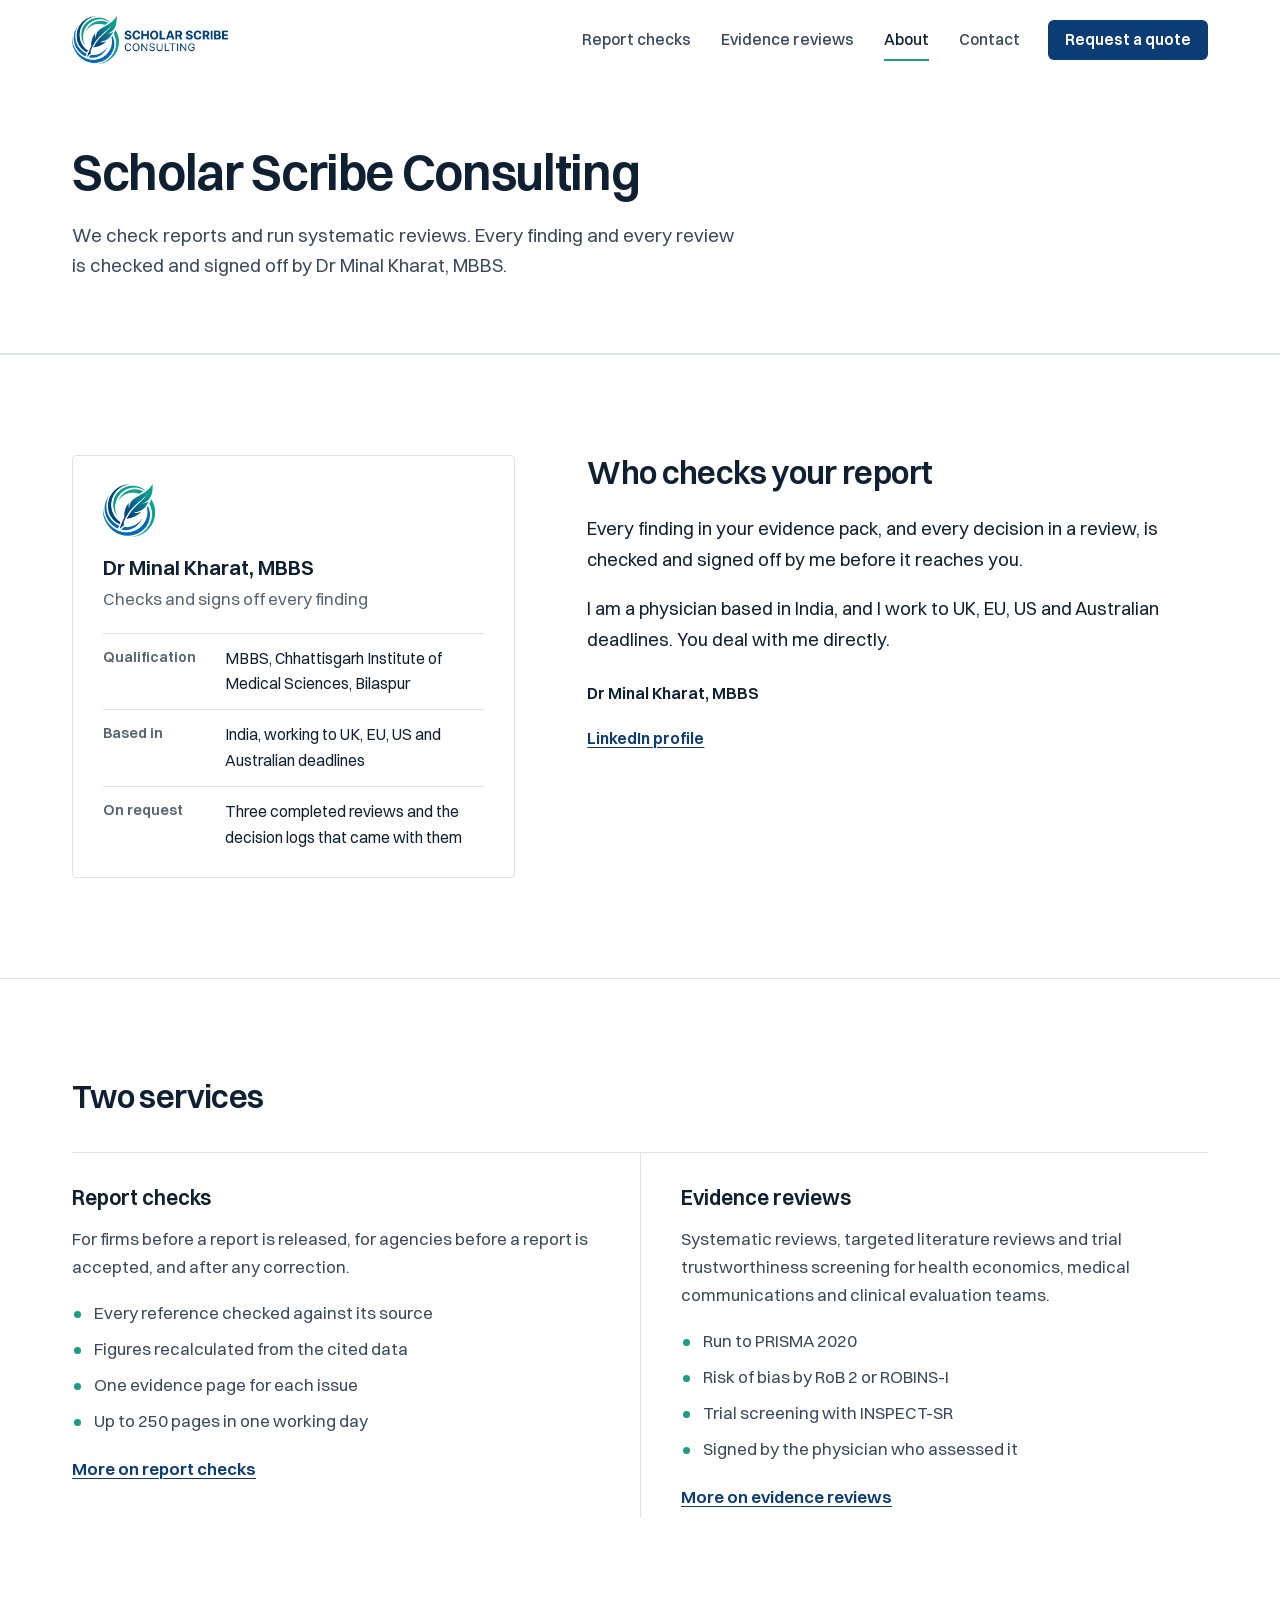
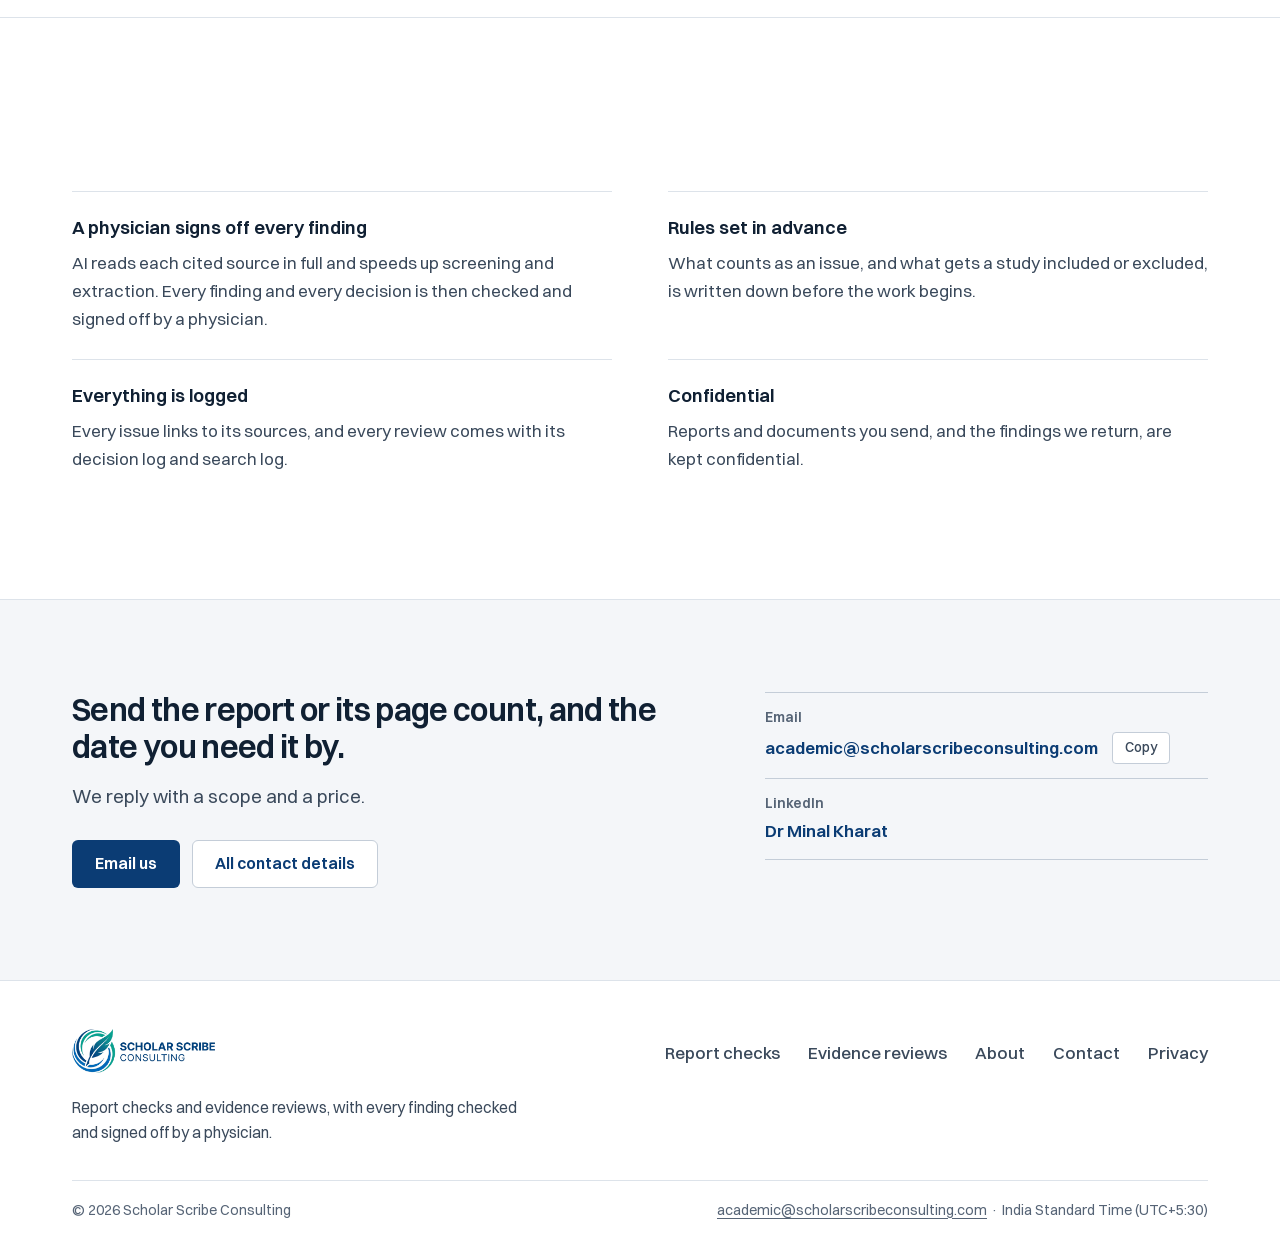
==== commit 9d9fcb63: "Take the phone number off the site; email only Co-Authored-By: Claude Opus 5.5 <noreply@anthropic.co" ====
--- a/about/index.html
+++ b/about/index.html
@@ -134,7 +134,6 @@
       </div>
       <div class="reach rv">
         <div class="reach__row"><small>Email</small><span class="reach__mail"><a href="mailto:academic@scholarscribeconsulting.com">academic@scholarscribeconsulting.com</a><button class="copy-btn" type="button" data-copy="academic@scholarscribeconsulting.com">Copy</button></span></div>
-        <div class="reach__row"><small>Phone</small><a href="tel:"></a></div>
         <div class="reach__row"><small>LinkedIn</small><a href="https://www.linkedin.com/in/minal-kharat-a1a877168" target="_blank" rel="noopener">Dr Minal Kharat</a></div>
       </div>
     </div>
@@ -159,7 +158,7 @@
     </div>
     <div class="footer__bottom">
       <span>&copy; 2026 Scholar Scribe Consulting</span>
-      <span><a href="mailto:academic@scholarscribeconsulting.com">academic@scholarscribeconsulting.com</a> &middot; <a href="tel:"></a> &middot; India Standard Time (UTC+5:30)</span>
+      <span><a href="mailto:academic@scholarscribeconsulting.com">academic@scholarscribeconsulting.com</a> &middot; India Standard Time (UTC+5:30)</span>
     </div>
   </div>
 </footer>
--- a/assets/css/site.css
+++ b/assets/css/site.css
@@ -329,6 +329,12 @@
 @media (prefers-reduced-motion: reduce) {
   .rv, .papers .sheet, .how *, .how *::after { transition: none !important; }
 }
+
+/* wide screens: a wider page, and everything scaled up a little so the sides do not sit empty */
+@media (min-width: 1500px) { :root { --maxw: 1280px; } body { zoom: 1.06; } }
+@media (min-width: 1680px) { :root { --maxw: 1320px; } body { zoom: 1.12; } }
+@media (min-width: 1900px) { body { zoom: 1.18; } }
+@media (min-width: 2400px) { body { zoom: 1.32; } }
 
 /* desktop without the scrolling desk: keep the finished issue page in view beside the steps */
 @media (min-width: 1024px) {
